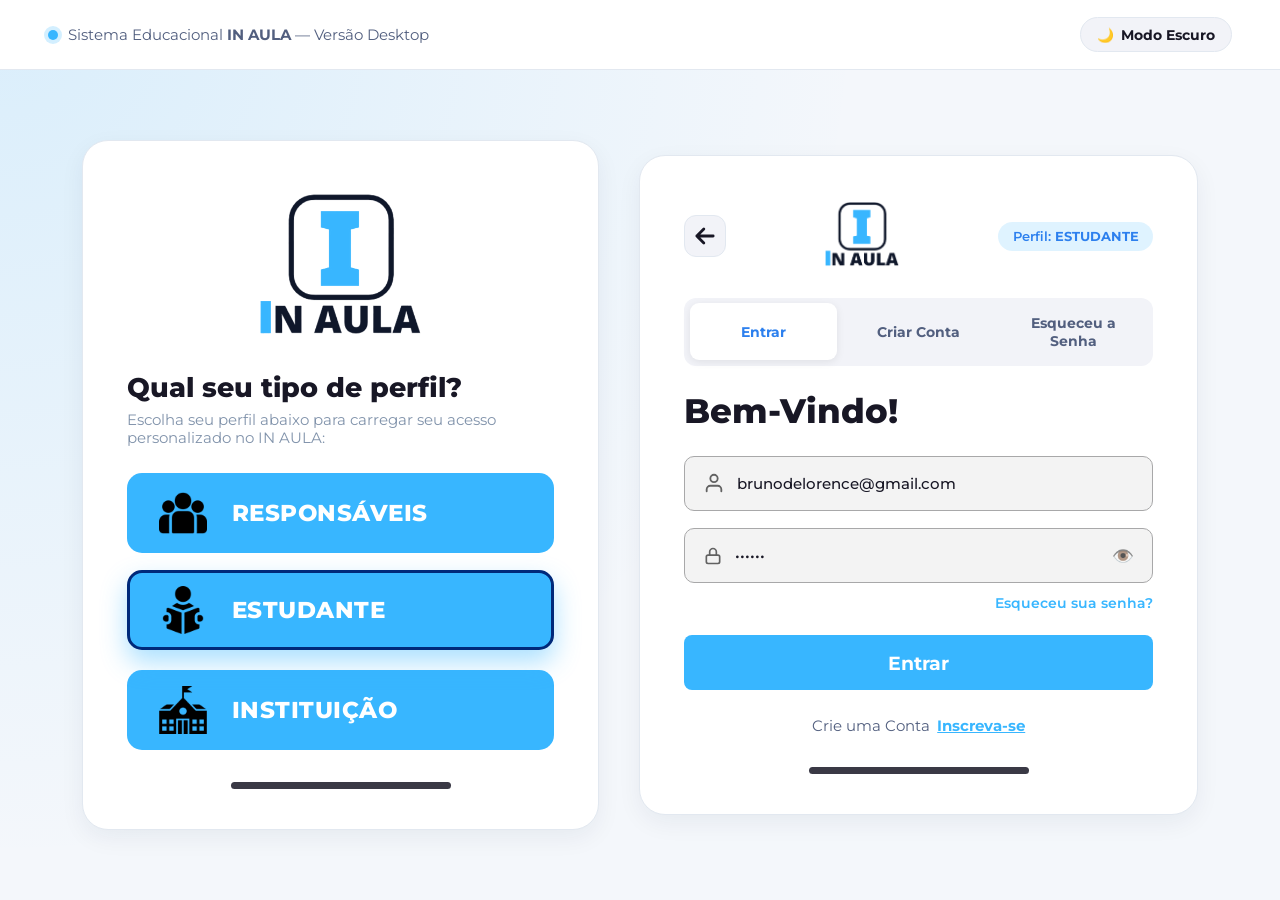
==== InAula/InAula.html @ 89379926 "In Aula" ====
<!DOCTYPE html>
<html lang="pt-BR" data-tema="claro">
<head>
  <meta charset="UTF-8" />
  <meta name="viewport" content="width=device-width, initial-scale=1.0" />
  <meta name="description" content="IN AULA — Sistema Educacional Desktop para Estudantes, Professores e Instituições." />
  <title>IN AULA | Login &amp; Plataforma Educacional Desktop</title>
  <link rel="preconnect" href="https://fonts.googleapis.com" />
  <link rel="preconnect" href="https://fonts.gstatic.com" crossorigin />
  <link href="https://fonts.googleapis.com/css2?family=Inter:wght@400;500;600;700&family=Montserrat:wght@300;400;500;600;700;800;900&family=Nunito:wght@600;700;800&family=Poppins:wght@400;500;600;700&display=swap" rel="stylesheet" />
  <link rel="stylesheet" href="css/style.css" />
</head>
<body>
  <!-- ==========================================================================
       TELA INICIAL DE ACESSO (LOGIN, CRIAR CONTA E RECUPERAR SENHA)
       Explicação: É a primeira tela que aparece. Ao lado esquerdo a pessoa
       escolhe quem ela é (Responsável, Estudante ou Instituição/Professora)
       e ao lado direito digita o e-mail e a senha para entrar.
       ========================================================================== -->
  <div class="sobreposicao-tela-cheia-acesso" id="sobreposicaoTelaCheiaAcesso">
    <div class="barra-topo-acesso">
      <div class="barra-topo-login__marca">
        <span class="ponto-situacao"></span>
        <span>Sistema Educacional
 <strong>IN AULA</strong> — Versão Desktop</span>
      </div>
      <div class="barra-topo-login__acoes"><button type="button" class="botao-alternar-tema" id="alternarTemaAcesso"> <span class="elemento-icone-tema">🌙</span> <span class="elemento-rotulo-tema">Modo Escuro</span></button></div>
    </div>
    <div class="vitrine-computador-acesso">
      <!-- LADO ESQUERDO DO ACESSO: Botões azuis para escolher o tipo de perfil -->
      <section class="painel-esquerdo-acesso" aria-label="Seleção de tipo de perfil">
        <div class="caixa-logo-acesso">
          <img src="assets/logo-inaula.png" alt="Logo IN AULA" class="imagem-logo-acesso" />
        </div>
        <h1 class="titulo-perfil-acesso">Qual seu tipo de perfil?</h1>
        <p class="subtitulo-perfil-acesso">Escolha seu perfil abaixo para carregar seu acesso personalizado no IN AULA:</p>
        <div class="botoes-perfil-sistema">
          <button type="button" class="botao-perfil-sistema" data-selecionar-perfil="responsaveis"><div class="botao-perfil-figma__envoltorio-icone"> <img src="assets/icon-group.png" alt="Responsáveis" /> </div>
 <span>RESPONSÁVEIS</span></button>
          <button type="button" class="botao-perfil-sistema ativo" data-selecionar-perfil="estudante"><div class="botao-perfil-figma__envoltorio-icone"> <img src="assets/icon-reading-book.png" alt="Estudante" /> </div>
 <span>ESTUDANTE</span></button>
          <button type="button" class="botao-perfil-sistema" data-selecionar-perfil="instituicao"><div class="botao-perfil-figma__envoltorio-icone"> <img src="assets/icon-school.png" alt="Instituição / Professor" /> </div>
 <span>INSTITUIÇÃO</span></button>
        </div>
        <div class="decoracao-barra-inferior-acesso"></div>
      </section>
      <!-- LADO DIREITO DO ACESSO: Formulários para Entrar, Criar Conta ou Recuperar Senha -->
      <section class="painel-direito-acesso" aria-label="Formulário de autenticação">
        <div class="topo-cartao-acesso">
          <button type="button" class="seta-voltar-acesso" id="botaoSetaVoltarAutenticacao" title="Voltar para Acesso">
            <svg width="28" height="28" viewBox="0 0 24 24" fill="none"><path d="M19 12H5M5 12L11 18M5 12L11 6" stroke="currentColor" stroke-width="2.4" stroke-linecap="round" stroke-linejoin="round" /></svg>
          </button>
          <div class="logo-cartao-acesso">
            <img src="assets/logo-inaula.png" alt="IN AULA" />
          </div>
          <span class="pilula-perfil-acesso" id="seloPerfilSelecionado">Perfil:
 <strong>ESTUDANTE</strong></span>
        </div>
        <div class="abas-autenticacao" role="tablist">
          <button type="button" class="aba-autenticacao ativo" data-aba-autenticacao="entrar">Entrar</button>
          <button type="button" class="aba-autenticacao" data-aba-autenticacao="cadastro">Criar Conta</button>
          <button type="button" class="aba-autenticacao" data-aba-autenticacao="recuperar">Esqueceu a Senha</button>
        </div>
        <!-- FORMULÁRIO 1: Entrar com usuário e senha -->
        <form class="formulario-autenticacao-sistema" id="formularioAcesso">
          <h2 class="titulo-autenticacao-sistema">Bem-Vindo!</h2>
          <div class="campo-sistema">
            <span class="campo-figma__icone" aria-hidden="true">
              <svg width="22" height="22" viewBox="0 0 24 24" fill="none">
                <path d="M20 21V19C20 16.7909 18.2091 15 16 15H8C5.79086 15 4 16.7909 4 19V21" stroke="#626262" stroke-width="2" stroke-linecap="round" />
                <circle cx="12" cy="7" r="4" stroke="#626262" stroke-width="2" />
              </svg>
            </span>
            <input type="text" id="usuarioAcesso" placeholder="Nome de Usuario ou Email" value="brunodelorence@gmail.com" required />
          </div>
          <div class="campo-sistema">
            <span class="campo-figma__icone" aria-hidden="true">
              <svg width="20" height="20" viewBox="0 0 24 24" fill="none">
                <rect x="4" y="11" width="16" height="10" rx="2" stroke="#626262" stroke-width="2" />
                <path d="M8 11V7C8 4.79086 9.79086 3 12 3C14.2091 3 16 4.79086 16 7V11" stroke="#626262" stroke-width="2" />
              </svg>
            </span>
            <input type="password" id="senhaAcesso" placeholder="Senha" value="123456" required />
            <button type="button" class="campo-figma__olho" data-alternar-senha="senhaAcesso" aria-label="Mostrar ou ocultar senha">👁️</button>
          </div>
          <div class="linha-esqueceu-sistema"><button type="button" class="atalho-esqueceu-sistema" data-trocar-autenticacao="recuperar">Esqueceu sua senha?</button></div>
          <button type="submit" class="botao-enviar-sistema">Entrar</button>
          <p class="retorno-formulario" id="mensagemRetornoAcesso"></p>
          <div class="troca-inferior-sistema"><span>Crie uma Conta</span> <button type="button" class="atalho-troca-sistema" data-trocar-autenticacao="cadastro">Inscreva-se</button></div>
          <div class="decoracao-barra-inferior-acesso"></div>
        </form>
        <!-- FORMULÁRIO 2: Criar uma nova conta (aparece ao clicar na aba Criar Conta) -->
        <form class="formulario-autenticacao-sistema" id="formularioCadastro" hidden>
          <h2 class="titulo-autenticacao-sistema">Crie uma conta!</h2>
          <div class="campo-sistema">
            <span class="campo-figma__icone" aria-hidden="true">
              <svg width="22" height="22" viewBox="0 0 24 24" fill="none">
                <path d="M20 21V19C20 16.7909 18.2091 15 16 15H8C5.79086 15 4 16.7909 4 19V21" stroke="#626262" stroke-width="2" stroke-linecap="round" />
                <circle cx="12" cy="7" r="4" stroke="#626262" stroke-width="2" />
              </svg>
            </span>
            <input type="text" id="nomeUsuarioCadastro" placeholder="Nome de usuário" value="brunodelorence" required />
          </div>
          <div class="campo-sistema">
            <span class="campo-figma__icone" aria-hidden="true">
              <svg width="20" height="20" viewBox="0 0 24 24" fill="none"><rect x="3" y="5" width="18" height="14" rx="2" stroke="#626262" stroke-width="2" /> <path d="M3 7L12 13L21 7" stroke="#626262" stroke-width="2" /></svg>
            </span>
            <input type="email" id="emailCadastro" placeholder="E-mail" value="brunodelorence@gmail.com" required />
          </div>
          <div class="campo-sistema">
            <span class="campo-figma__icone" aria-hidden="true">
              <svg width="20" height="20" viewBox="0 0 24 24" fill="none">
                <rect x="4" y="11" width="16" height="10" rx="2" stroke="#626262" stroke-width="2" />
                <path d="M8 11V7C8 4.79086 9.79086 3 12 3C14.2091 3 16 4.79086 16 7V11" stroke="#626262" stroke-width="2" />
              </svg>
            </span>
            <input type="password" id="senhaCadastro" placeholder="Senha" value="1234567" required />
            <button type="button" class="campo-figma__olho" data-alternar-senha="senhaCadastro" aria-label="Mostrar ou ocultar senha">👁️</button>
          </div>
          <div class="campo-sistema">
            <span class="campo-figma__icone" aria-hidden="true">
              <svg width="20" height="20" viewBox="0 0 24 24" fill="none">
                <rect x="4" y="11" width="16" height="10" rx="2" stroke="#626262" stroke-width="2" />
                <path d="M8 11V7C8 4.79086 9.79086 3 12 3C14.2091 3 16 4.79086 16 7V11" stroke="#626262" stroke-width="2" />
              </svg>
            </span>
            <input type="password" id="confirmacaoSenhaCadastro" placeholder="Confirme a senha" value="1234567" required />
            <button type="button" class="campo-figma__olho" data-alternar-senha="confirmacaoSenhaCadastro" aria-label="Mostrar ou ocultar senha">👁️</button>
          </div>
          <p class="nota-termos-sistema">Ao clicar no botão de
 <strong>Criar Conta</strong>, você automaticamente concorda com nossa politica e termos de uso.</p>
          <button type="submit" class="botao-enviar-sistema">Criar Conta</button>
          <p class="retorno-formulario" id="mensagemRetornoCadastro"></p>
          <div class="troca-inferior-sistema"><span>Já tenho um conta</span> <button type="button" class="atalho-troca-sistema" data-trocar-autenticacao="entrar">Entrar</button></div>
          <div class="decoracao-barra-inferior-acesso"></div>
        </form>
        <!-- FORMULÁRIO 3: Recuperar senha por e-mail (aparece ao clicar em Esqueceu a Senha) -->
        <form class="formulario-autenticacao-sistema" id="formularioRecuperacao" hidden>
          <h2 class="titulo-autenticacao-sistema">Esqueceu sua<br />Senha?</h2>
          <div class="campo-sistema">
            <span class="campo-figma__icone" aria-hidden="true">
              <svg width="20" height="20" viewBox="0 0 24 24" fill="none"><rect x="3" y="5" width="18" height="14" rx="2" stroke="#626262" stroke-width="2" /> <path d="M3 7L12 13L21 7" stroke="#626262" stroke-width="2" /></svg>
            </span>
            <input type="email" id="campoEmailRecuperacao" placeholder="Digite seu endereço de e-mail" required />
          </div>
          <p class="nota-termos-sistema">
<span class="texto-perigo">*</span> Enviaremos uma mensagem para você redefinir sua senha.</p>
          <button type="submit" class="botao-enviar-sistema">Enviar</button>
          <p class="retorno-formulario" id="mensagemRetornoRecuperacao"></p>
          <div class="troca-inferior-sistema"><span>Lembrou a senha?</span> <button type="button" class="atalho-troca-sistema" data-trocar-autenticacao="entrar">Entrar</button></div>
          <div class="decoracao-barra-inferior-acesso"></div>
        </form>
      </section>
    </div>
  </div>
  <!-- ==========================================================================
       PAINEL PRINCIPAL DO SISTEMA (APARECE DEPOIS QUE A PESSOA ENTRA)
       Explicação: Divide a tela em duas partes: o Menu Lateral à esquerda
       e a Área Principal à direita onde cada página do sistema é exibida.
       ========================================================================== -->
  <div class="aplicacao-computador" id="aplicacaoPrincipalComputador" hidden>
    <!-- MENU LATERAL ESQUERDO: Mostra a logo, o setor logado e os botões de navegação -->
    <aside class="barra-lateral" id="barraLateral">
      <div class="barra-lateral__marca" id="botaoAbrirBoasVindas" title="Voltar para a Tela de Acesso">
        <img src="assets/logo-inaula.png" alt="Logo IN AULA" class="barra-lateral__imagem-logo" />
      </div>
      <div class="barra-lateral__seletor-setor">
        <span class="barra-lateral__rotulo-secao">SETOR AUTENTICADO</span>
        <div class="pilulas-setor">
          <div class="pilula-setor ativo" id="seloSetorEstudanteAtivo" style="grid-column: 1 / -1; cursor: default;">
            <img src="assets/icon-reading-book.png" alt="" />
            <span id="rotuloSetorEstudanteAtivo">Setor: Estudante</span>
          </div>
          <div class="pilula-setor ativo" id="seloSetorProfessoraAtivo" hidden style="grid-column: 1 / -1; cursor: default;"><img src="assets/icon-school.png" alt="" /> <span>Setor: Instituição (Docente)</span></div>
        </div>
      </div>
      <!-- Botões do Menu quando quem entrou foi um ESTUDANTE ou RESPONSÁVEL -->
      <nav class="barra-lateral__navegacao" id="navegacaoEstudante" aria-label="Menu do Estudante">
        <span class="barra-lateral__rotulo-secao">MENU DO ESTUDANTE</span>
        <button type="button" class="item-navegacao ativo" data-tela="estudante-inicio">
<span class="item-navegacao__icone">🏠</span>
 <span>Início (Painel)</span></button>
        <button type="button" class="item-navegacao" data-tela="estudante-atividades">
<span class="item-navegacao__icone">⭐</span>
 <span>Atividades &amp; Níveis</span></button>
        <button type="button" class="item-navegacao" data-tela="estudante-loja">
<span class="item-navegacao__icone">🏪</span>
 <span>Loja de Pontos</span></button>
        <button type="button" class="item-navegacao" data-tela="estudante-classificacao">
<span class="item-navegacao__icone">📊</span>
 <span>Classificação da Turma</span></button>
        <button type="button" class="item-navegacao" data-tela="estudante-conversa">
<span class="item-navegacao__icone">💬</span>
 <span>Conversa com Professora</span></button>
        <button type="button" class="item-navegacao" data-tela="estudante-perfil">
<span class="item-navegacao__icone">👤</span>
 <span>Meu Perfil</span></button>
      </nav>
      <!-- Botões do Menu quando quem entrou foi a PROFESSORA (Setor Instituição) -->
      <nav class="barra-lateral__navegacao" id="navegacaoProfessora" aria-label="Menu do Professor" hidden>
        <span class="barra-lateral__rotulo-secao">MENU DO PROFESSOR</span>
        <button type="button" class="item-navegacao ativo" data-tela="professora-inicio">
<span class="item-navegacao__icone">🏫</span>
 <span>Início &amp; Turmas</span></button>
        <button type="button" class="item-navegacao" data-tela="professora-chamada">
<span class="item-navegacao__icone">📋</span>
 <span>Chamada Digital</span></button>
        <button type="button" class="item-navegacao" data-tela="professora-notas">
<span class="item-navegacao__icone">📝</span>
 <span>Notas &amp; Frequência</span></button>
        <button type="button" class="item-navegacao" data-tela="professora-conversa">
<span class="item-navegacao__icone">💬</span>
 <span>Central de Dúvidas</span>
 <span class="item-navegacao__selo" id="seloNaoLidasProfessora">4</span></button>
      </nav>
      <div class="barra-lateral__rodape"><button type="button" class="botao-entrada-portal" id="botaoSairBarraLateral">🔐 Trocar Conta / Tela de Acesso</button></div>
    </aside>
    <div class="area-trabalho-principal">
      <!-- BARRA DO TOPO: Mostra o título da página atual, pontos do aluno, botão de Modo Claro/Escuro e foto do usuário -->
      <header class="barra-topo">
        <div class="barra-topo__esquerda">
          <h1 class="barra-topo__titulo" id="tituloTelaAtual">Painel do Estudante</h1>
          <span class="barra-topo__subtitulo" id="subtituloTelaAtual">Ano Letivo • Turma 3°E • Ensino Médio</span>
        </div>
        <div class="barra-topo__direita">
          <div class="pilula-pontos" id="caixaPontosTopo" title="Seus pontos acumulados nas atividades">
            <img src="assets/icon-medal-pts.svg" alt="" class="pilula-pontos__icone" />
            <strong id="pontosGlobaisEstudante">2564</strong>
            <span>pts</span>
          </div>
          <button type="button" class="botao-alternar-tema" id="botaoAlternarTema" title="Alternar tema Claro e Escuro">
<span class="elemento-icone-tema" id="iconeTema">🌙</span>
 <span class="elemento-rotulo-tema" id="rotuloTema">Modo Escuro</span></button>
          <div class="bloco-usuario" id="blocoUsuarioTopo">
            <img src="assets/avatar-bruno.png" alt="Bruno Delorence" id="fotoBarraTopo" class="bloco-usuario__foto" />
            <div class="bloco-usuario__informacoes">
              <strong id="nomeBarraTopo">Bruno Delorence</strong>
              <span id="cargoBarraTopo">Estudante • 1º Lugar (3°E)</span>
            </div>
          </div>
        </div>
      </header>
      <main class="conteiner-telas">
        <!-- ======================================================================
           PÁGINA 1 DO ALUNO: INÍCIO (PAINEL PRINCIPAL)
           Mostra o cartão de boas-vindas do aluno Bruno, os 4 avisos coloridos
           de atividades, as matérias em andamento e a tabela de notas.
           ====================================================================== -->
        <section class="tela-visualizacao ativo" id="tela-estudante-inicio">
          <div class="destaque-principal-estudante" style="background-image: url('assets/banner-student.png');">
            <div class="destaque-principal-estudante__sobreposicao">
              <div class="destaque-principal-estudante__perfil">
                <img src="assets/avatar-bruno.png" alt="Bruno Delorence" class="destaque-principal-estudante__foto" />
                <div class="destaque-principal-estudante__detalhes">
                  <h2 id="nomeDestaqueEstudante">Bruno Delorence</h2>
                  <div class="destaque-principal-estudante__metadados">
                    <span class="item-metadado"><img src="assets/icon-top1.svg" alt="" /> 1º Lugar</span>
                    <span class="item-metadado"><img src="assets/icon-class-book.svg" alt="" /> 3°E</span>
                  </div>
                </div>
              </div>
              <div class="destaque-principal-estudante__direita">
                <div class="pilula-pontuacao-destaque">
                  <span>1.250 XP</span>
                  <img src="assets/icon-medal-pts.svg" alt="Medalha" />
                </div>
                <button type="button" class="botao-acao-destaque" data-ir-tela="estudante-atividades">Continuar Estudos →</button>
              </div>
            </div>
          </div>
          <div class="grade-indicadores-situacao">
            <div class="cartao-indicador-situacao" data-ir-tela="estudante-atividades">
              <div class="cartao-indicador-status__topo">
                <img src="assets/icon-pending.svg" alt="Atividades Pendentes" class="cartao-indicador-status__icone" />
                <span class="cartao-indicador-status__numero numero--azul" id="contadorIndicadorPendentes">4</span>
              </div>
              <div class="cartao-indicador-status__rotulo"><p>Atividades</p> <p>Pendentes!</p></div>
            </div>
            <div class="cartao-indicador-situacao" data-ir-tela="estudante-atividades">
              <div class="cartao-indicador-status__topo">
                <img src="assets/icon-deadline.svg" alt="Prazo Acabando" class="cartao-indicador-status__icone" />
                <span class="cartao-indicador-status__numero numero--vermelho">2</span>
              </div>
              <div class="cartao-indicador-status__rotulo"><p>Prazo</p> <p>Acabando!</p></div>
            </div>
            <div class="cartao-indicador-situacao" data-ir-tela="estudante-atividades">
              <div class="cartao-indicador-status__topo">
                <img src="assets/icon-waiting.svg" alt="Aguardando Correção" class="cartao-indicador-status__icone" />
                <span class="cartao-indicador-status__numero numero--amarelo" id="contadorIndicadorAguardando">7</span>
              </div>
              <div class="cartao-indicador-status__rotulo"><p>Aguardando</p> <p>Correção!</p></div>
            </div>
            <div class="cartao-indicador-situacao" data-ir-tela="estudante-atividades">
              <div class="cartao-indicador-status__topo">
                <img src="assets/icon-corrected.svg" alt="Atividades Corrigidas" class="cartao-indicador-status__icone" />
                <span class="cartao-indicador-status__numero numero--verde" id="contadorIndicadorCorrigidas">12</span>
              </div>
              <div class="cartao-indicador-status__rotulo"><p>Atividades</p> <p>Corrigidas!</p></div>
            </div>
          </div>
          <div class="colunas-computador-inicio">
            <div class="painel-computador">
              <div class="painel-computador__cabecalho">
                <div>
                  <h3>Seus Estudos em Andamento</h3>
                  <p class="texto-suave">20% de seu progresso concluído na semana!</p>
                </div>
                <button type="button" class="botao-atalho botao-atalho--negrito" data-ir-tela="estudante-atividades">Ver todas as matérias →</button>
              </div>
              <div class="trilha-mini-progresso">
                <div class="preenchimento-mini-progresso" style="width: 20%"></div>
              </div>
              <div class="grade-cartoes-materias grade-cartoes-materias--compacta">
                <article class="cartao-materia fundo-matematica" data-abrir-materia="Matemática">
                  <span class="cartao-materia__contador">03/30</span>
                  <h4 class="cartao-materia__titulo">Matemática</h4>
                  <button type="button" class="cartao-materia__botao">Continuar</button>
                  <img src="assets/card-wave-mask.svg" alt="" class="cartao-materia__onda" />
                  <div class="cartao-materia__blocos">
                    <div class="bloco bloco--frente"><img src="assets/icon-math-plus.svg" alt="" /></div>
                    <div class="bloco bloco--fundo"><img src="assets/icon-math-percent.svg" alt="" /></div>
                  </div>
                </article>
                <article class="cartao-materia fundo-portugues" data-abrir-materia="Português">
                  <span class="cartao-materia__contador">0/30</span>
                  <h4 class="cartao-materia__titulo">Português</h4>
                  <button type="button" class="cartao-materia__botao cartao-materia__botao--azul">Começar</button>
                  <img src="assets/card-wave-mask.svg" alt="" class="cartao-materia__onda" />
                  <div class="cartao-materia__blocos">
                    <div class="bloco bloco--frente"><img src="assets/icon-port-a.svg" alt="" /></div>
                    <div class="bloco bloco--fundo"><img src="assets/icon-port-j.svg" alt="" /></div>
                  </div>
                </article>
                <article class="cartao-materia fundo-biologia" data-abrir-materia="Biologia">
                  <span class="cartao-materia__contador">07/30</span>
                  <h4 class="cartao-materia__titulo">Biologia</h4>
                  <button type="button" class="cartao-materia__botao">Continuar</button>
                  <img src="assets/card-wave-mask.svg" alt="" class="cartao-materia__onda" />
                  <div class="cartao-materia__blocos">
                    <div class="bloco bloco--frente"><img src="assets/icon-bio-lungs.svg" alt="" /></div>
                    <div class="bloco bloco--fundo"><img src="assets/icon-bio-heart.svg" alt="" /></div>
                  </div>
                </article>
                <article class="cartao-materia fundo-quimica" data-abrir-materia="Química">
                  <span class="cartao-materia__contador">16/30</span>
                  <h4 class="cartao-materia__titulo">Química</h4>
                  <button type="button" class="cartao-materia__botao">Continuar</button>
                  <img src="assets/card-wave-mask.svg" alt="" class="cartao-materia__onda" />
                  <div class="cartao-materia__blocos">
                    <div class="bloco bloco--frente"><img src="assets/icon-chem-drop.svg" alt="" /></div>
                    <div class="bloco bloco--fundo"><img src="assets/icon-chem-hazard.svg" alt="" /></div>
                  </div>
                </article>
              </div>
            </div>
            <div class="painel-computador">
              <div class="painel-computador__cabecalho">
                <div>
                  <h3>Minhas Notas &amp; Frequência</h3>
                  <p class="texto-suave">Acompanhamento oficial da Turma 3°E</p>
                </div>
                <button type="button" class="botao-atalho botao-atalho--negrito" data-ir-tela="estudante-conversa">Tirar Dúvida 💬</button>
              </div>
              <div class="envoltorio-tabela-notas">
                <table class="tabela-sistema">
                  <thead>
                    <tr>
<th>Matéria</th>
 <th>Frequência</th>
 <th>Notas</th></tr>
                  </thead>
                  <tbody>
                    <tr>
<td><span class="barra-linha"></span>Mat</td>
 <td>90%</td>
 <td>
<strong>8,1</strong></td></tr>
                    <tr>
<td><span class="barra-linha"></span>Port</td>
 <td>85%</td>
 <td>
<strong>8,4</strong></td></tr>
                    <tr>
<td><span class="barra-linha"></span>Geo</td>
 <td>93%</td>
 <td>
<strong>7,2</strong></td></tr>
                    <tr>
<td><span class="barra-linha"></span>Bio</td>
 <td>89%</td>
 <td>
<strong>6,1</strong></td></tr>
                    <tr>
<td><span class="barra-linha"></span>Fis</td>
 <td>98%</td>
 <td>
<strong>9,0</strong></td></tr>
                    <tr>
<td><span class="barra-linha"></span>Quím</td>
 <td>99,9%</td>
 <td>
<strong>9,6</strong></td></tr>
                  </tbody>
                </table>
              </div>
            </div>
          </div>
        </section>
        <!-- ======================================================================
           PÁGINA 2 DO ALUNO: ATIVIDADES, TRILHAS E DESAFIOS (EM 4 PASSOS)
           Passo 1 (etapaCatalogoMaterias): Lista todas as 12 matérias.
           Passo 2 (etapaTrilhaMateria): Mostra os módulos da matéria escolhida.
           Passo 3 (etapaNiveisModulo): Mostra os 12 níveis do módulo.
           Passo 4 (etapaDesafioNivel): Mostra a pergunta/exercício para responder.
           ====================================================================== -->
        <section class="tela-visualizacao" id="tela-estudante-atividades" hidden>
          <!-- PASSO 1 DAS ATIVIDADES: Grade com todas as 12 disciplinas disponíveis -->
          <div id="etapaCatalogoMaterias">
            <div class="barra-cabecalho-atividades">
              <div class="caixa-busca-sistema">
                <span class="caixa-busca-figma__icone">🔍</span>
                <input type="search" id="campoBuscaAtividade" placeholder="Buscar atividade ou matéria..." />
              </div>
              <div class="resumo-progresso-estudos">
                <div>
                  <strong>Seus estudos:</strong>
                  <span id="rotuloProgressoEstudos">20% de seu progresso!</span>
                  <div class="trilha-mini-progresso">
                    <div class="preenchimento-mini-progresso" id="barraProgressoEstudos" style="width: 20%"></div>
                  </div>
                </div>
                <div class="circulo-trofeu"><img src="assets/icon-cup.svg" alt="Troféu" /></div>
              </div>
            </div>
            <div class="painel-computador">
              <div class="painel-computador__cabecalho">
                <div>
                  <h3 class="titulo-secao-painel" style="margin-bottom:0.2rem">Disciplinas Disponíveis</h3>
                  <p class="texto-suave">Selecione uma matéria abaixo para abrir suas atividades exclusivas</p>
                </div>
              </div>
              <div class="grade-cartoes-materias grade-cartoes-materias--completa" id="gradeMaterias">
                <article class="cartao-materia fundo-matematica" data-materia="Matemática">
                  <span class="cartao-materia__contador">03/30</span>
                  <h4 class="cartao-materia__titulo">Matemática</h4>
                  <button type="button" class="cartao-materia__botao">Continuar</button>
                  <img src="assets/card-wave-mask.svg" alt="" class="cartao-materia__onda" />
                  <div class="cartao-materia__blocos">
                    <div class="bloco bloco--frente"><img src="assets/icon-math-plus.svg" alt="" /></div>
                    <div class="bloco bloco--fundo"><img src="assets/icon-math-percent.svg" alt="" /></div>
                  </div>
                </article>
                <article class="cartao-materia fundo-portugues" data-materia="Português">
                  <span class="cartao-materia__contador">0/30</span>
                  <h4 class="cartao-materia__titulo">Português</h4>
                  <button type="button" class="cartao-materia__botao cartao-materia__botao--azul">Começar</button>
                  <img src="assets/card-wave-mask.svg" alt="" class="cartao-materia__onda" />
                  <div class="cartao-materia__blocos">
                    <div class="bloco bloco--frente"><img src="assets/icon-port-a.svg" alt="" /></div>
                    <div class="bloco bloco--fundo"><img src="assets/icon-port-j.svg" alt="" /></div>
                  </div>
                </article>
                <article class="cartao-materia fundo-biologia" data-materia="Biologia">
                  <span class="cartao-materia__contador">07/30</span>
                  <h4 class="cartao-materia__titulo">Biologia</h4>
                  <button type="button" class="cartao-materia__botao">Continuar</button>
                  <img src="assets/card-wave-mask.svg" alt="" class="cartao-materia__onda" />
                  <div class="cartao-materia__blocos">
                    <div class="bloco bloco--frente"><img src="assets/icon-bio-lungs.svg" alt="" /></div>
                    <div class="bloco bloco--fundo"><img src="assets/icon-bio-heart.svg" alt="" /></div>
                  </div>
                </article>
                <article class="cartao-materia fundo-quimica" data-materia="Química">
                  <span class="cartao-materia__contador">16/30</span>
                  <h4 class="cartao-materia__titulo">Química</h4>
                  <button type="button" class="cartao-materia__botao">Continuar</button>
                  <img src="assets/card-wave-mask.svg" alt="" class="cartao-materia__onda" />
                  <div class="cartao-materia__blocos">
                    <div class="bloco bloco--frente"><img src="assets/icon-chem-drop.svg" alt="" /></div>
                    <div class="bloco bloco--fundo"><img src="assets/icon-chem-hazard.svg" alt="" /></div>
                  </div>
                </article>
                <article class="cartao-materia fundo-fisica" data-materia="Física">
                  <span class="cartao-materia__contador">18/30</span>
                  <h4 class="cartao-materia__titulo">Física</h4>
                  <button type="button" class="cartao-materia__botao">Continuar</button>
                  <img src="assets/card-wave-mask.svg" alt="" class="cartao-materia__onda" />
                  <div class="cartao-materia__blocos">
                    <div class="bloco bloco--frente"><img src="assets/icon-phys-atom.svg" alt="" /></div>
                    <div class="bloco bloco--fundo"><img src="assets/icon-phys-energy.svg" alt="" /></div>
                  </div>
                </article>
                <article class="cartao-materia fundo-matematica" data-materia="Inglês">
                  <span class="cartao-materia__contador">22/30</span>
                  <h4 class="cartao-materia__titulo">Inglês</h4>
                  <button type="button" class="cartao-materia__botao">Continuar</button>
                  <img src="assets/card-wave-mask.svg" alt="" class="cartao-materia__onda" />
                  <div class="cartao-materia__blocos">
                    <div class="bloco bloco--frente">
<span class="letra-bloco">EN</span></div>
                    <div class="bloco bloco--fundo"><img src="assets/icon-eng-lang.svg" alt="" /></div>
                  </div>
                </article>
                <article class="cartao-materia fundo-portugues" data-materia="História">
                  <span class="cartao-materia__contador">09/30</span>
                  <h4 class="cartao-materia__titulo">História</h4>
                  <button type="button" class="cartao-materia__botao">Continuar</button>
                  <img src="assets/card-wave-mask.svg" alt="" class="cartao-materia__onda" />
                  <div class="cartao-materia__blocos">
                    <div class="bloco bloco--frente"><img src="assets/icon-hist-temple.svg" alt="" /></div>
                    <div class="bloco bloco--fundo"><span class="letra-bloco">🏛️</span></div>
                  </div>
                </article>
                <article class="cartao-materia fundo-biologia" data-materia="Geografia">
                  <span class="cartao-materia__contador">14/30</span>
                  <h4 class="cartao-materia__titulo">Geografia</h4>
                  <button type="button" class="cartao-materia__botao">Continuar</button>
                  <img src="assets/card-wave-mask.svg" alt="" class="cartao-materia__onda" />
                  <div class="cartao-materia__blocos">
                    <div class="bloco bloco--frente"><span class="letra-bloco">🌍</span></div>
                    <div class="bloco bloco--fundo"><span class="letra-bloco">🧭</span></div>
                  </div>
                </article>
                <article class="cartao-materia fundo-quimica" data-materia="Artes">
                  <span class="cartao-materia__contador">11/30</span>
                  <h4 class="cartao-materia__titulo">Artes</h4>
                  <button type="button" class="cartao-materia__botao">Continuar</button>
                  <img src="assets/card-wave-mask.svg" alt="" class="cartao-materia__onda" />
                  <div class="cartao-materia__blocos">
                    <div class="bloco bloco--frente"><span class="letra-bloco">🎨</span></div>
                    <div class="bloco bloco--fundo"><span class="letra-bloco">🎭</span></div>
                  </div>
                </article>
                <article class="cartao-materia fundo-fisica" data-materia="Filosofia">
                  <span class="cartao-materia__contador">15/30</span>
                  <h4 class="cartao-materia__titulo">Filosofia</h4>
                  <button type="button" class="cartao-materia__botao">Continuar</button>
                  <img src="assets/card-wave-mask.svg" alt="" class="cartao-materia__onda" />
                  <div class="cartao-materia__blocos">
                    <div class="bloco bloco--frente"><span class="letra-bloco">🦉</span></div>
                    <div class="bloco bloco--fundo"><span class="letra-bloco">💡</span></div>
                  </div>
                </article>
                <article class="cartao-materia fundo-matematica" data-materia="Sociologia">
                  <span class="cartao-materia__contador">12/30</span>
                  <h4 class="cartao-materia__titulo">Sociologia</h4>
                  <button type="button" class="cartao-materia__botao">Continuar</button>
                  <img src="assets/card-wave-mask.svg" alt="" class="cartao-materia__onda" />
                  <div class="cartao-materia__blocos">
                    <div class="bloco bloco--frente"><span class="letra-bloco">👥</span></div>
                    <div class="bloco bloco--fundo"><span class="letra-bloco">🌐</span></div>
                  </div>
                </article>
                <article class="cartao-materia fundo-portugues" data-materia="Educação Física">
                  <span class="cartao-materia__contador">20/30</span>
                  <h4 class="cartao-materia__titulo">Educação Física</h4>
                  <button type="button" class="cartao-materia__botao">Continuar</button>
                  <img src="assets/card-wave-mask.svg" alt="" class="cartao-materia__onda" />
                  <div class="cartao-materia__blocos">
                    <div class="bloco bloco--frente"><span class="letra-bloco">⚽</span></div>
                    <div class="bloco bloco--fundo"><span class="letra-bloco">🏅</span></div>
                  </div>
                </article>
              </div>
            </div>
          </div>
          <!-- PASSO 2 DAS ATIVIDADES: Trilha de módulos da matéria que o aluno clicou -->
          <div id="etapaTrilhaMateria" hidden>
            <div class="barra-topo-detalhe-materia">
              <button type="button" class="botao-voltar-materias" id="botaoVoltarMaterias">← Voltar para Disciplinas</button>
              <span class="selo-detalhe-materia" id="seloContadorDetalheMateria">Matéria: Matemática • 03/30</span>
            </div>
            <div class="painel-computador painel-etapa-trilha">
              <div class="cabecalho-destaque-materia fundo-matematica" id="cartaoDestaqueMateriaAtiva">
                <div>
                  <span class="cabecalho-destaque-materia__etiqueta" id="pilulaProgressoMateriaAtiva">03/30</span>
                  <h3 id="tituloMateriaSelecionada">Matemática</h3>
                  <p id="subtituloMateriaSelecionada">Clique em um módulo da trilha abaixo para abrir os níveis desta matéria</p>
                </div>
                <div class="cartao-materia__blocos" id="blocosIconesMateriaAtiva">
                  <div class="bloco bloco--frente"><img src="assets/icon-math-plus.svg" alt="" /></div>
                  <div class="bloco bloco--fundo"><img src="assets/icon-math-percent.svg" alt="" /></div>
                </div>
              </div>
              <div class="lista-trilha-aprendizagem lista-trilha-aprendizagem--clicavel" id="listaTrilhaAprendizagem"></div>
              <div class="barra-duvida-trilha">
                <div>
                  <strong>Tire suas dúvidas:</strong>
                  <span>Fale com o professor</span>
                </div>
                <button type="button" class="botao-enviar-conversa" data-ir-tela="estudante-conversa"><img src="assets/icon-chat-badge.svg" alt="Chat" />
 <span>Abrir Conversa com Professor</span></button>
              </div>
            </div>
          </div>
          <!-- PASSO 3 DAS ATIVIDADES: Grade com os 12 níveis de dificuldade do módulo -->
          <div id="etapaNiveisModulo" hidden>
            <div class="barra-topo-detalhe-materia">
              <button type="button" class="botao-voltar-materias" id="botaoVoltarTrilha">← Voltar para a Trilha da Matéria</button>
              <span class="selo-detalhe-materia" id="seloModuloAtivo">Matemática • Módulo: Operações</span>
            </div>
            <div class="painel-computador painel-etapa-niveis">
              <div class="selo-cabecalho-nivel" id="cabecalhoEtapaNivel">NÍVEL 1</div>
              <p class="texto-suave" style="text-align:center; margin-bottom:1.25rem">Selecione um nível abaixo para abrir o exercício correspondente:</p>
              <div class="grade-niveis grade-niveis--grande" id="gradeNiveisMateria"></div>
            </div>
          </div>
          <!-- PASSO 4 DAS ATIVIDADES: Tela da questão (desafio) e cartão de parabéns ao concluir -->
          <div id="etapaDesafioNivel" hidden>
            <div class="barra-topo-detalhe-materia">
              <button type="button" class="botao-voltar-materias" id="botaoVoltarNiveis">← Voltar para os Níveis (NÍVEL 1)</button>
              <span class="selo-detalhe-materia" id="seloProgressoDesafioAtivo">Matemática • Questão 1 de 2</span>
            </div>
            <div class="painel-computador caixa-desafio-sistema caixa-desafio-sistema--centralizada" id="cartaoDesafioAtivo">
              <div class="caixa-desafio-figma__destaque" id="tituloDestaqueDesafio">Soma</div>
              <div class="diagrama-angulo" id="caixaDiagramaAngulo" aria-label="Ilustração de ângulo"></div>
              <h4 class="caixa-desafio-figma__pergunta" id="textoPerguntaDesafio">Some o ângulo por eles mesmo:</h4>
              <div class="grade-opcoes-desafio" id="gradeOpcoesDesafio"></div>
              <p class="retorno-desafio" id="mensagemRetornoDesafio" role="status"></p>
              <div class="secao-comentario-duvida">
                <h5>Dúvida ou comentários</h5>
                <form id="formularioDuvidaAtividade" class="formulario-comentario-duvida">
                  <textarea id="campoDuvidaAtividade" rows="2" placeholder="Mensagem para a Professora Tati sobre esta atividade..."></textarea>
                  <div class="rodape-comentario-duvida">
                    <div>
                      <strong>Tire suas dúvidas:</strong>
                      <span>Fale com o professor</span>
                    </div>
                    <button type="submit" class="botao-enviar-conversa" title="Enviar dúvida ao professor"><img src="assets/icon-chat-badge.svg" alt="Chat" />
 <span>Enviar ao Professor</span></button>
                  </div>
                </form>
              </div>
            </div>
            <div class="painel-computador cartao-desafio-concluido" id="cartaoDesafioConcluido" hidden>
              <div class="circulo-verificacao-concluido">✓</div>
              <span class="pilula-pontos-concluido">+10 Pts conquistados!</span>
              <h3>Atividade Concluída</h3>
              <p class="texto-suave">Parabéns! Você finalizou todas as questões deste nível com sucesso.</p>
              <div class="acoes-concluido">
                <button type="button" class="botao-primario-sistema botao-primario-sistema--pequeno" id="botaoRevisarDesafio">Revisar</button>
                <button type="button" class="botao-voltar-materias" id="botaoConcluirVoltarNiveis">Voltar para Níveis</button>
              </div>
              <img src="assets/logo-inaula.png" alt="IN AULA" class="logo-concluido" />
            </div>
          </div>
        </section>
        <!-- ======================================================================
           PÁGINA 3 DO ALUNO: LOJA DE PONTOS
           Aqui o estudante usa os pontos que ganhou nas atividades para
           resgatar prêmios e materiais escolares.
           ====================================================================== -->
        <section class="tela-visualizacao" id="tela-estudante-loja" hidden>
          <div class="cabecalho-topo-loja">
            <div class="cabecalho-topo-loja__esquerda">
              <img src="assets/logo-inaula.png" alt="IN AULA" class="logo-loja" />
              <div>
                <h3>Loja de Recompensas IN AULA</h3>
                <p class="texto-suave">Troque os pontos conquistados nas aulas e atividades por prêmios!</p>
              </div>
            </div>
            <div class="barra-filtros-loja">
              <div class="caixa-busca-sistema">
                <span class="caixa-busca-figma__icone">🔍</span>
                <input type="search" id="campoBuscaLoja" placeholder="Buscar produto..." />
              </div>
              <div class="pilulas-categoria-loja">
                <button type="button" class="pilula-categoria-loja ativo" data-categoria-loja="todos">Tudo</button>
                <button type="button" class="pilula-categoria-loja" data-categoria-loja="objeto">Objeto</button>
                <button type="button" class="pilula-categoria-loja" data-categoria-loja="eletronicos">Eletrônicos</button>
              </div>
            </div>
          </div>
          <p class="retorno-loja" id="mensagemRetornoLoja" role="status"></p>
          <div class="grade-produtos-loja" id="gradeProdutosLoja"></div>
        </section>
        <!-- ======================================================================
           PÁGINA 4 DO ALUNO: CLASSIFICAÇÃO DA TURMA (RANKING)
           À esquerda mostra o Pódio (1º, 2º e 3º lugar) e à direita a lista
           com a pontuação dos demais colegas da turma.
           ====================================================================== -->
        <section class="tela-visualizacao" id="tela-estudante-classificacao" hidden>
          <div class="barra-cabecalho-classificacao">
            <div class="pilulas-periodo-classificacao">
              <button type="button" class="pilula-periodo ativo" data-periodo="hoje">Hoje</button>
              <button type="button" class="pilula-periodo" data-periodo="semana">Esta semana</button>
              <button type="button" class="pilula-periodo" data-periodo="mes">Este mês</button>
            </div>
            <img src="assets/logo-inaula.png" alt="IN AULA" class="mini-logo-classificacao" />
          </div>
          <div class="grade-computador-classificacao">
            <div class="painel-computador painel-podio">
              <h3>🏆 Pódio de Engajamento</h3>
              <div class="palco-podio">
                <div class="coluna-podio coluna-podio--2">
                  <span class="pontos-podio">🟠 6,500</span>
                  <img src="assets/avatar-camelia.png" alt="Camila" class="foto-podio" />
                  <div class="pilar-podio pilar--2">
                    <span class="numero-posicao-podio">2</span>
                    <strong class="nome-podio">Camila</strong>
                  </div>
                </div>
                <div class="coluna-podio coluna-podio--1">
                  <span class="pontos-podio">🔵 7,120</span>
                  <div class="envoltorio-foto-podio">
                    <img src="assets/icon-crown.svg" alt="Coroa" class="coroa-podio" />
                    <img src="assets/avatar-bruno.png" alt="Bruno" class="foto-podio foto-podio--1" />
                  </div>
                  <div class="pilar-podio pilar--1">
                    <div class="caixa-superior-pilar">
                      <span class="numero-posicao-podio">1</span>
                    </div>
                    <div class="caixa-inferior-pilar"><strong class="nome-podio">Bruno</strong></div>
                  </div>
                </div>
                <div class="coluna-podio coluna-podio--3">
                  <span class="pontos-podio">🟠 4,800</span>
                  <img src="assets/avatar-wilson.png" alt="Wilson" class="foto-podio" />
                  <div class="pilar-podio pilar--3">
                    <span class="numero-posicao-podio">3</span>
                    <strong class="nome-podio">Wilson</strong>
                  </div>
                </div>
              </div>
            </div>
            <div class="painel-computador painel-classificacao">
              <h3>Classificação Geral dos Estudantes</h3>
              <div class="lista-classificacao" id="listaClassificacaoGeral"></div>
            </div>
          </div>
        </section>
        <!-- ======================================================================
           PÁGINA 5 DO ALUNO: CONVERSA COM A PROFESSORA TATI
           Mensagens da professora aparecem à esquerda e as do aluno à direita.
           ====================================================================== -->
        <section class="tela-visualizacao" id="tela-estudante-conversa" hidden>
          <div class="painel-computador painel-janela-conversa">
            <div class="janela-conversa__cabecalho">
              <div class="janela-conversa__contato">
                <img src="assets/avatar-tati-chat.png" alt="Professora Tati" class="janela-conversa__foto" />
                <div>
                  <strong>Professora Tati</strong>
                  <span>Matemática &amp; Operações • Disponível agora</span>
                </div>
              </div>
              <span class="selo-situacao-disponivel">● Plantão de Dúvidas Ativo</span>
            </div>
            <div class="area-mensagens-conversa" id="mensagensConversaEstudante"></div>
            <form class="barra-entrada-conversa" id="formularioConversaEstudante"><input type="text" id="campoConversaEstudante" placeholder="Mensagem..." required /> <button type="submit" class="circulo-enviar-conversa" title="Enviar mensagem">↑</button></form>
          </div>
        </section>
        <!-- ======================================================================
           PÁGINA 6 DO ALUNO: MEU PERFIL
           Mostra a foto grande do estudante e seus dados cadastrais (nome, usuário, senha e e-mail).
           ====================================================================== -->
        <section class="tela-visualizacao" id="tela-estudante-perfil" hidden>
          <div class="cartao-perfil-computador">
            <div class="cartao-perfil-computador__esquerda">
              <img src="assets/avatar-bruno.png" alt="Bruno Delorence" class="foto-grande-perfil" />
              <h3>Bruno Delorence</h3>
              <p class="texto-suave">Turma 3°E • 1º Lugar na Classificação</p>
              <img src="assets/logo-inaula.png" alt="IN AULA" class="mini-logo-perfil" />
              <button type="button" class="botao-sair-sistema" id="botaoSairPerfil">Sair</button>
            </div>
            <form class="cartao-perfil-computador__formulario" id="formularioPerfilEstudante">
              <h3>Meus Dados Cadastrais</h3>
              <div class="campo-perfil">
                <label>Nome</label>
                <div class="campo-perfil__envoltorio-entrada">
                  <input type="text" value="Bruno Delorence" readonly />
                  <span>🔒</span>
                </div>
              </div>
              <div class="campo-perfil">
                <label>Nome de Usuário</label>
                <div class="campo-perfil__envoltorio-entrada">
                  <input type="text" value="brunodelorence" />
                </div>
              </div>
              <div class="campo-perfil">
                <label>Senha</label>
                <div class="campo-perfil__envoltorio-entrada">
                  <input type="password" value="******" />
                </div>
              </div>
              <div class="campo-perfil">
                <label>E-mail</label>
                <div class="campo-perfil__envoltorio-entrada">
                  <input type="email" value="brunodelorence@gmail.com" />
                  <span>❕</span>
                </div>
              </div>
              <button type="submit" class="botao-primario-sistema">Salvar Alterações</button>
              <p class="retorno-formulario" id="retornoPerfilSalvo"></p>
            </form>
          </div>
        </section>
        <!-- ======================================================================
           PÁGINA 1 DA PROFESSORA: INÍCIO E TURMAS (SÓ ABRE PELO SETOR INSTITUIÇÃO)
           Mostra a saudação da Profª. Tatiane Soma, alertas de faltas/reforço
           e os cartões coloridos das 6 turmas ativas.
           ====================================================================== -->
        <section class="tela-visualizacao" id="tela-professora-inicio" hidden>
          <div class="destaque-principal-professora">
            <div class="destaque-principal-professora__esquerda">
              <img src="assets/avatar-tatiane.png" alt="Tatiane Soma" class="destaque-principal-professora__foto" />
              <div>
                <span class="boas-vindas-professora">Bem vindo,</span>
                <h2>Tatiane Soma</h2>
                <div class="linha-agenda-professora">
                  <span>
<strong>Agenda:</strong> Vazia</span>
                  <span class="data-professora">📅 16, maio de 2025</span>
                </div>
              </div>
            </div>
            <div class="destaque-principal-professora__acoes">
              <button type="button" class="botao-subnavegacao-professora" data-ir-tela="professora-chamada">📋 Chamada</button>
              <button type="button" class="botao-subnavegacao-professora" data-ir-tela="professora-notas">📝 Notas</button>
              <button type="button" class="botao-subnavegacao-professora" data-ir-tela="professora-conversa">💬 Conversa Dúvidas</button>
            </div>
          </div>
          <div class="cartao-lembretes-professora">
            <div class="cartao-lembretes-professora__titulo">
              <span>🏫</span>
              <h3>Lembretes &amp; Alertas Preventivos de Evasão!</h3>
            </div>
            <div class="grade-lembretes-professora">
              <div class="alerta-lembrete alerta-lembrete--perigo">
                <strong>🚨 Alerta de Faltas / Risco de Evasão (Turma 3C):</strong>
                <p>Caso o Bruno (3c) falte novamente, comunicar a coordenação imediatamente!</p>
              </div>
              <div class="alerta-lembrete alerta-lembrete--informacao"><strong>💡 Acompanhamento Pedagógico &amp; Reforço (Turma 1C):</strong> <p>Maria (1c) precisa de reforço durante as aulas e explicações extras. Os pais já foram notificados sobre sua situação!</p></div>
            </div>
          </div>
          <div class="painel-computador">
            <div class="painel-computador__cabecalho">
              <div>
                <h3>Minhas Turmas Ativas</h3>
                <p class="texto-suave">Clique em uma turma para realizar a chamada, lançar notas ou abrir o chat da turma</p>
              </div>
            </div>
            <div class="grade-turmas-professora">
              <article class="cartao-turma cartao-turma--roxo">
                <div class="cartao-turma__cabecalho">
                  <div class="cartao-turma__caixa-icone"><img src="assets/icon-class-room.svg" alt="" /></div>
                  <div><h4>Turma: 3C segunda-feira</h4> <p>Matéria: Operações</p></div>
                </div>
                <div class="cartao-turma__rodape">
                  <button type="button" class="botao-acao-turma" data-ir-tela="professora-chamada">Fazer Chamada</button>
                  <button type="button" class="botao-acao-turma" data-ir-tela="professora-notas">Ver Notas</button>
                  <button type="button" class="botao-conversa-turma" data-ir-tela="professora-conversa" title="Abrir Conversa da Turma"><img src="assets/icon-chat-badge.svg" alt="Chat" /></button>
                </div>
              </article>
              <article class="cartao-turma cartao-turma--marinho">
                <div class="cartao-turma__cabecalho">
                  <div class="cartao-turma__caixa-icone"><img src="assets/icon-class-room.svg" alt="" /></div>
                  <div><h4>Turma: 1C Terça-feira</h4> <p>Matéria: Algorítimo</p></div>
                </div>
                <div class="cartao-turma__rodape">
                  <button type="button" class="botao-acao-turma" data-ir-tela="professora-chamada">Fazer Chamada</button>
                  <button type="button" class="botao-acao-turma" data-ir-tela="professora-notas">Ver Notas</button>
                  <button type="button" class="botao-conversa-turma" data-ir-tela="professora-conversa" title="Abrir Conversa da Turma"><img src="assets/icon-chat-badge.svg" alt="Chat" /></button>
                </div>
              </article>
              <article class="cartao-turma cartao-turma--coral">
                <div class="cartao-turma__cabecalho">
                  <div class="cartao-turma__caixa-icone"><img src="assets/icon-class-room.svg" alt="" /></div>
                  <div><h4>Turma: 5C Quarta-feira</h4> <p>Matéria: Números complexos</p></div>
                </div>
                <div class="cartao-turma__rodape">
                  <button type="button" class="botao-acao-turma" data-ir-tela="professora-chamada">Fazer Chamada</button>
                  <button type="button" class="botao-acao-turma" data-ir-tela="professora-notas">Ver Notas</button>
                  <button type="button" class="botao-conversa-turma" data-ir-tela="professora-conversa" title="Abrir Conversa da Turma"><img src="assets/icon-chat-badge.svg" alt="Chat" /></button>
                </div>
              </article>
              <article class="cartao-turma cartao-turma--indigo">
                <div class="cartao-turma__cabecalho">
                  <div class="cartao-turma__caixa-icone"><img src="assets/icon-class-room.svg" alt="" /></div>
                  <div><h4>Turma: 2C Quinta-feira</h4> <p>Matéria: Equações e inequações</p></div>
                </div>
                <div class="cartao-turma__rodape">
                  <button type="button" class="botao-acao-turma" data-ir-tela="professora-chamada">Fazer Chamada</button>
                  <button type="button" class="botao-acao-turma" data-ir-tela="professora-notas">Ver Notas</button>
                  <button type="button" class="botao-conversa-turma" data-ir-tela="professora-conversa" title="Abrir Conversa da Turma"><img src="assets/icon-chat-badge.svg" alt="Chat" /></button>
                </div>
              </article>
              <article class="cartao-turma cartao-turma--vinho">
                <div class="cartao-turma__cabecalho">
                  <div class="cartao-turma__caixa-icone"><img src="assets/icon-class-room.svg" alt="" /></div>
                  <div><h4>Turma: 4C Sexta-feira</h4> <p>Matéria: Gráficos</p></div>
                </div>
                <div class="cartao-turma__rodape">
                  <button type="button" class="botao-acao-turma" data-ir-tela="professora-chamada">Fazer Chamada</button>
                  <button type="button" class="botao-acao-turma" data-ir-tela="professora-notas">Ver Notas</button>
                  <button type="button" class="botao-conversa-turma" data-ir-tela="professora-conversa" title="Abrir Conversa da Turma"><img src="assets/icon-chat-badge.svg" alt="Chat" /></button>
                </div>
              </article>
              <article class="cartao-turma cartao-turma--cinza">
                <div class="cartao-turma__cabecalho">
                  <div class="cartao-turma__caixa-icone"><img src="assets/icon-class-room.svg" alt="" /></div>
                  <div><h4>Turma: 6C Sábado</h4> <p>Matéria: Estatística</p></div>
                </div>
                <div class="cartao-turma__rodape">
                  <button type="button" class="botao-acao-turma" data-ir-tela="professora-chamada">Fazer Chamada</button>
                  <button type="button" class="botao-acao-turma" data-ir-tela="professora-notas">Ver Notas</button>
                  <button type="button" class="botao-conversa-turma" data-ir-tela="professora-conversa" title="Abrir Conversa da Turma"><img src="assets/icon-chat-badge.svg" alt="Chat" /></button>
                </div>
              </article>
            </div>
          </div>
        </section>
        <!-- ======================================================================
           PÁGINA 2 DA PROFESSORA: CHAMADA DIGITAL
           Permite escolher a turma à esquerda e marcar a presença dos alunos à direita.
           ====================================================================== -->
        <section class="tela-visualizacao" id="tela-professora-chamada" hidden>
          <div class="layout-dividido-professora">
            <div class="painel-computador painel-seletor-turma">
              <h3 class="titulo-azul-turmas">Turmas</h3>
              <div class="lista-selecao-turmas" id="seletorTurmaChamada">
                <button type="button" class="item-selecao-turma" data-turma="Turma 1C">
<span class="caixa-selecao-turma"></span>
<span>Turma: 1c</span></button>
                <button type="button" class="item-selecao-turma" data-turma="Turma 2C">
<span class="caixa-selecao-turma"></span>
<span>Turma: 2c</span></button>
                <button type="button" class="item-selecao-turma ativo" data-turma="Turma 3C">
<span class="caixa-selecao-turma marcado">✓</span>
<span>Turma: 3c</span></button>
                <button type="button" class="item-selecao-turma" data-turma="Turma 4C">
<span class="caixa-selecao-turma"></span>
<span>Turma: 4c</span></button>
                <button type="button" class="item-selecao-turma" data-turma="Turma 5C">
<span class="caixa-selecao-turma"></span>
<span>Turma: 5c</span></button>
                <button type="button" class="item-selecao-turma" data-turma="Turma 6C">
<span class="caixa-selecao-turma"></span>
<span>Turma: 6c</span></button>
              </div>
            </div>
            <div class="painel-computador">
              <div class="painel-computador__cabecalho">
                <div>
                  <h3 id="tituloCabecalhoChamada">Chamada: Turma 3C</h3>
                  <p class="texto-suave">Marque os estudantes presentes na aula de hoje</p>
                </div>
                <button type="button" class="botao-primario-sistema botao-primario-sistema--pequeno" id="botaoSalvarChamada">Salvar Chamada</button>
              </div>
              <p class="retorno-formulario" id="mensagemRetornoChamada"></p>
              <div class="lista-estudantes-chamada" id="listaPresencaChamada"></div>
            </div>
          </div>
        </section>
        <!-- ======================================================================
           PÁGINA 3 DA PROFESSORA: LANÇAMENTO DE NOTAS E FREQUÊNCIA
           Permite escolher um aluno da lista e editar suas notas em cada matéria.
           ====================================================================== -->
        <section class="tela-visualizacao" id="tela-professora-notas" hidden>
          <div class="layout-dividido-professora">
            <div class="painel-computador">
              <h3>Notas: Turma 3C</h3>
              <p class="texto-suave">Selecione um estudante para visualizar e editar o boletim</p>
              <div class="seletor-estudante-notas" id="seletorEstudanteNotas"></div>
            </div>
            <div class="painel-computador">
              <div class="painel-computador__cabecalho">
                <div>
                  <h3 id="tituloEstudanteSelecionadoNotas">Notas: Bruno Dolarence</h3>
                  <p class="texto-suave">Clique nas notas para atualizar o desempenho bimestral</p>
                </div>
                <button type="button" class="botao-primario-sistema botao-primario-sistema--pequeno" id="botaoSalvarNotas">Salvar Boletim</button>
              </div>
              <p class="retorno-formulario" id="mensagemRetornoNotas"></p>
              <table class="tabela-sistema tabela-sistema--editavel">
                <thead>
                  <tr>
<th>Matéria</th>
 <th>Frequência</th>
 <th>Notas</th></tr>
                </thead>
                <tbody id="corpoTabelaNotasProfessora"></tbody>
              </table>
            </div>
          </div>
        </section>
        <!-- ======================================================================
           PÁGINA 4 DA PROFESSORA: CENTRAL DE DÚVIDAS DOS ALUNOS
           À esquerda fica a lista de alunos que mandaram mensagem (a bolinha azul
           de notificação some ao clicar) e à direita a janela para responder.
           ====================================================================== -->
        <section class="tela-visualizacao" id="tela-professora-conversa" hidden>
          <div class="grade-computador-conversa-professora">
            <div class="painel-computador">
              <div class="barra-filtro-conversa-professora">
                <strong>Tudo</strong>
                <label class="opcao-excluir-respondidas"><input type="checkbox" id="caixaFiltrarNaoRespondidas" /> <span>Excluir as respondidas</span></label>
              </div>
              <div class="lista-entrada-professora" id="listaEntradaProfessora"></div>
            </div>
            <div class="painel-computador painel-janela-conversa">
              <div class="janela-conversa__cabecalho">
                <div class="janela-conversa__contato">
                  <img src="assets/avatar-bruno.png" alt="Aluno" id="fotoEstudanteConversaAtiva" class="janela-conversa__foto" />
                  <div>
                    <strong id="nomeEstudanteConversaAtiva">Bruno Dolarence</strong>
                    <span id="topicoEstudanteConversaAtiva">Atividade de Operações • Turma 3C</span>
                  </div>
                </div>
                <span class="selo-situacao-disponivel">Respondendo como Profª. Tatiane Soma</span>
              </div>
              <div class="area-mensagens-conversa" id="mensagensConversaProfessora"></div>
              <form class="barra-entrada-conversa" id="formularioConversaProfessora"><input type="text" id="campoConversaProfessora" placeholder="Escreva a orientação para o estudante..." required /> <button type="submit" class="circulo-enviar-conversa" title="Responder aluno">↑</button></form>
            </div>
          </div>
        </section>
      </main>
    </div>
  </div>
  <script src="js/main.js"></script>
</body>
</html>
---- InAula/css/style.css ----
/* ==========================================================================
   1. PALETA DE CORES DO SISTEMA (MODO CLARO E MODO ESCURO)
   Explicação: Aqui ficam guardadas as cores principais do site. Quando o
   usuário clica no botão "Modo Escuro", o sistema troca automaticamente
   os tons claros pelos tons escuros abaixo.
   ========================================================================== */
:root,
[data-tema="claro"] {
  --azul-principal: #38b6ff;
  --azul-escuro: #2d80ee;
  --azul-marinho: #00297a;
  --roxo-principal: #686bff;
  --azul-portugues: #466cff;
  --coral-principal: #e3576e;
  --verde-materia: #82c974;
  --rosa-materia: #ee97bc;
  --laranja-principal: #ff7322;
  --verde-menta: #71e9af;
  --fundo-indicador: #dceded;
  --fundo-aplicacao: #f4f7fb;
  --fundo-superficie: #ffffff;
  --fundo-superficie-suave: #f2f3f8;
  --fundo-barra-lateral: #ffffff;
  --texto-primario: #181725;
  --texto-secundario: #525f7f;
  --texto-suave: #8193ab;
  --cor-borda: #e2e8f0;
  --sombra-cartao: 0 8px 24px rgba(18, 40, 61, 0.06);
  --sombra-destaque: 0 14px 32px rgba(56, 182, 255, 0.16);
}

[data-tema="escuro"] {
  --fundo-indicador: #152b44;
  --fundo-aplicacao: #081221;
  --fundo-superficie: #0f1f38;
  --fundo-superficie-suave: #162a4a;
  --fundo-barra-lateral: #0b182c;
  --texto-primario: #f8fafc;
  --texto-secundario: #cbd5e1;
  --texto-suave: #94a3b8;
  --cor-borda: #1e3a5f;
  --sombra-cartao: 0 10px 28px rgba(0, 0, 0, 0.35);
  --sombra-destaque: 0 14px 32px rgba(56, 182, 255, 0.25);
}

*,
*::before,
*::after {
  box-sizing: border-box;
  margin: 0;
  padding: 0;
}

[hidden] {
  display: none !important;
}

body {
  font-family: "Montserrat", system-ui, -apple-system, sans-serif;
  background-color: var(--fundo-aplicacao);
  color: var(--texto-primario);
  width: 100%;
  min-height: 100vh;
  overflow-x: hidden;
  transition: background-color 0.25s ease, color 0.25s ease;
}

button,
input,
select,
textarea {
  font-family: inherit;
}


/* ==========================================================================
   2. ESTRUTURA GERAL E MENU LATERAL ESQUERDO
   Explicação: Define o formato da tela dividida entre a barra lateral fixa
   à esquerda (280px) e a área principal de conteúdo à direita.
   ========================================================================== */
.aplicacao-computador {
  display: grid;
  grid-template-columns: 280px 1fr;
  min-height: 100vh;
}

.barra-lateral {
  background: var(--fundo-barra-lateral);
  border-right: 1px solid var(--cor-borda);
  display: flex;
  flex-direction: column;
  padding: 1.5rem 1.25rem;
  position: sticky;
  top: 0;
  height: 100vh;
  z-index: 30;
}

.barra-lateral__marca {
  display: flex;
  justify-content: center;
  align-items: center;
  background: transparent;
  border-radius: 16px;
  padding: 0.35rem;
  margin-bottom: 1.5rem;
  cursor: pointer;
}

.barra-lateral__imagem-logo {
  height: 82px;
  width: auto;
  object-fit: contain;
}

.barra-lateral__rotulo-secao {
  display: block;
  font-size: 0.72rem;
  font-weight: 800;
  letter-spacing: 0.08em;
  color: var(--texto-suave);
  margin-bottom: 0.6rem;
  padding-left: 0.4rem;
}

.barra-lateral__seletor-setor {
  margin-bottom: 1.5rem;
}

.pilulas-setor {
  display: grid;
  grid-template-columns: 1fr 1fr;
  gap: 0.5rem;
  background: var(--fundo-superficie-suave);
  padding: 0.35rem;
  border-radius: 12px;
}

.pilula-setor {
  display: flex;
  flex-direction: column;
  align-items: center;
  gap: 0.3rem;
  padding: 0.6rem 0.4rem;
  border: none;
  border-radius: 10px;
  background: transparent;
  color: var(--texto-secundario);
  font-size: 0.78rem;
  font-weight: 700;
  cursor: pointer;
  transition: all 0.2s ease;
}

.pilula-setor img {
  width: 24px;
  height: 24px;
  object-fit: contain;
}

.pilula-setor.ativo {
  background: var(--azul-principal);
  color: #ffffff;
  box-shadow: 0 4px 12px rgba(56, 182, 255, 0.35);
}

.barra-lateral__navegacao {
  display: flex;
  flex-direction: column;
  gap: 0.4rem;
  flex: 1;
}

.item-navegacao {
  display: flex;
  align-items: center;
  gap: 0.75rem;
  width: 100%;
  padding: 0.85rem 1rem;
  border: none;
  border-radius: 12px;
  background: transparent;
  color: var(--texto-secundario);
  font-size: 0.92rem;
  font-weight: 600;
  text-align: left;
  cursor: pointer;
  transition: all 0.2s ease;
}

.item-navegacao:hover {
  background: var(--fundo-superficie-suave);
  color: var(--azul-principal);
}

.item-navegacao.ativo {
  background: rgba(56, 182, 255, 0.14);
  color: var(--azul-escuro);
  font-weight: 800;
  border-left: 4px solid var(--azul-principal);
}

[data-tema="escuro"] .item-navegacao.ativo {
  color: var(--azul-principal);
}

.item-navegacao__icone {
  font-size: 1.15rem;
}

.item-navegacao__selo {
  margin-left: auto;
  background: var(--azul-principal);
  color: #ffffff;
  font-size: 0.75rem;
  font-weight: 800;
  padding: 0.15rem 0.55rem;
  border-radius: 999px;
}

.barra-lateral__rodape {
  margin-top: auto;
  padding-top: 1rem;
  border-top: 1px solid var(--cor-borda);
}

.botao-entrada-portal {
  width: 100%;
  padding: 0.8rem 1rem;
  border-radius: 12px;
  border: 1px dashed var(--azul-principal);
  background: var(--fundo-superficie-suave);
  color: var(--texto-primario);
  font-weight: 700;
  font-size: 0.88rem;
  cursor: pointer;
  transition: all 0.2s ease;
}

.botao-entrada-portal:hover {
  background: var(--azul-principal);
  color: #ffffff;
}


/* ==========================================================================
   3. BARRA DO TOPO E ÁREA DE CONTEÚDO DAS PÁGINAS
   Explicação: Controla o cabeçalho superior (onde ficam os pontos do aluno,
   o botão de tema claro/escuro e a foto de perfil) e faz as páginas
   preencherem a tela até o final.
   ========================================================================== */
.area-trabalho-principal {
  display: flex;
  flex-direction: column;
  min-width: 0;
  min-height: 100vh;
}

.barra-topo {
  height: 82px;
  background: var(--fundo-superficie);
  border-bottom: 1px solid var(--cor-borda);
  padding: 0 2.25rem;
  display: flex;
  align-items: center;
  justify-content: space-between;
  position: sticky;
  top: 0;
  z-index: 20;
}

.barra-topo__titulo {
  font-size: 1.35rem;
  font-weight: 800;
}

.barra-topo__subtitulo {
  font-size: 0.84rem;
  color: var(--texto-suave);
}

.barra-topo__direita {
  display: flex;
  align-items: center;
  gap: 1.15rem;
}

.pilula-pontos {
  display: flex;
  align-items: center;
  gap: 0.45rem;
  background: var(--fundo-superficie-suave);
  border: 1px solid var(--cor-borda);
  padding: 0.5rem 1rem;
  border-radius: 999px;
  font-size: 0.95rem;
}

.pilula-pontos__icone {
  width: 20px;
  height: 20px;
}

.pilula-pontos strong {
  color: var(--azul-escuro);
  font-weight: 800;
}

[data-tema="escuro"] .pilula-pontos strong {
  color: var(--azul-principal);
}

.botao-alternar-tema {
  display: flex;
  align-items: center;
  gap: 0.45rem;
  padding: 0.55rem 1rem;
  border-radius: 999px;
  border: 1px solid var(--cor-borda);
  background: var(--fundo-superficie-suave);
  color: var(--texto-primario);
  font-weight: 700;
  font-size: 0.85rem;
  cursor: pointer;
}

.bloco-usuario {
  display: flex;
  align-items: center;
  gap: 0.75rem;
  padding-left: 0.75rem;
  border-left: 1px solid var(--cor-borda);
}

.bloco-usuario__foto {
  width: 44px;
  height: 44px;
  border-radius: 50%;
  object-fit: cover;
  border: 2px solid var(--azul-principal);
}

.bloco-usuario__informacoes strong {
  display: block;
  font-size: 0.92rem;
}

.bloco-usuario__informacoes span {
  font-size: 0.78rem;
  color: var(--texto-suave);
}

.conteiner-telas {
  flex: 1;
  display: flex;
  flex-direction: column;
  padding: 1.5rem 2rem;
  width: 100%;
  margin: 0 auto;
}

.tela-visualizacao.ativo {
  flex: 1;
  display: flex !important;
  flex-direction: column;
}

#etapaCatalogoMaterias {
  flex: 1;
  display: flex;
  flex-direction: column;
}

#etapaCatalogoMaterias>.painel-computador {
  flex: 1;
  display: flex;
  flex-direction: column;
}

.painel-computador {
  background: var(--fundo-superficie);
  border: 1px solid var(--cor-borda);
  border-radius: 20px;
  padding: 1.65rem;
  box-shadow: var(--sombra-cartao);
}

.painel-computador__cabecalho {
  display: flex;
  justify-content: space-between;
  align-items: center;
  gap: 1rem;
  margin-bottom: 1.25rem;
}

.texto-suave {
  color: var(--texto-suave);
  font-size: 0.88rem;
}


/* ==========================================================================
   4. TELA DE ACESSO (LOGIN, CRIAR CONTA E RECUPERAR SENHA)
   Explicação: Visual dos cartões de entrada, botões grandes de escolha de
   setor (Responsáveis, Estudante, Instituição) e campos de usuário e senha.
   ========================================================================== */
.sobreposicao-tela-cheia-acesso {
  min-height: 100vh;
  width: 100%;
  background: radial-gradient(circle at top left, rgba(56, 182, 255, 0.14), transparent 55%), var(--fundo-aplicacao);
  display: flex;
  flex-direction: column;
}

.barra-topo-acesso {
  height: 70px;
  padding: 0 3rem;
  display: flex;
  align-items: center;
  justify-content: space-between;
  border-bottom: 1px solid var(--cor-borda);
  background: var(--fundo-superficie);
}

.barra-topo-login__marca {
  display: flex;
  align-items: center;
  gap: 0.65rem;
  font-size: 0.95rem;
  color: var(--texto-secundario);
}

.ponto-situacao {
  width: 10px;
  height: 10px;
  border-radius: 50%;
  background: var(--azul-principal);
  box-shadow: 0 0 0 4px rgba(56, 182, 255, 0.22);
}

.vitrine-computador-acesso {
  flex: 1;
  max-width: 1180px;
  width: 100%;
  margin: 0 auto;
  padding: 2.5rem 2rem;
  display: grid;
  grid-template-columns: 1fr 1.08fr;
  gap: 2.5rem;
  align-items: center;
}

.painel-esquerdo-acesso,
.painel-direito-acesso {
  background: var(--fundo-superficie);
  border: 1px solid var(--cor-borda);
  border-radius: 26px;
  padding: 2.5rem 2.75rem;
  box-shadow: var(--sombra-cartao);
  display: flex;
  flex-direction: column;
}

.caixa-logo-acesso {
  background: transparent;
  padding: 0.5rem;
  display: flex;
  justify-content: center;
  align-items: center;
  margin-bottom: 1.5rem;
}

.imagem-logo-acesso {
  height: 150px;
  width: auto;
  object-fit: contain;
}

.titulo-perfil-acesso {
  font-size: 1.7rem;
  font-weight: 800;
  color: var(--texto-primario);
  margin-bottom: 0.45rem;
}

.subtitulo-perfil-acesso {
  font-size: 0.92rem;
  color: var(--texto-suave);
  margin-bottom: 1.65rem;
}

.botoes-perfil-sistema {
  display: flex;
  flex-direction: column;
  gap: 1.15rem;
}

.botao-perfil-sistema {
  display: flex;
  align-items: center;
  gap: 1.5rem;
  width: 100%;
  height: 80px;
  padding: 0 1.75rem;
  background: var(--azul-principal);
  color: #ffffff;
  border: 3px solid transparent;
  border-radius: 15px;
  font-family: "Montserrat", sans-serif;
  font-size: 1.45rem;
  font-weight: 800;
  letter-spacing: 0.02em;
  cursor: pointer;
  transition: transform 0.2s ease, box-shadow 0.2s ease, border-color 0.2s ease;
}

.botao-perfil-sistema:hover,
.botao-perfil-sistema.ativo {
  transform: translateY(-2px);
  border-color: var(--azul-marinho);
  box-shadow: 0 12px 26px rgba(56, 182, 255, 0.42);
}

.botao-perfil-figma__envoltorio-icone {
  width: 50px;
  height: 50px;
  display: flex;
  align-items: center;
  justify-content: center;
  flex-shrink: 0;
}

.botao-perfil-figma__envoltorio-icone img {
  width: 48px;
  height: 48px;
  object-fit: contain;
}

.topo-cartao-acesso {
  display: flex;
  align-items: center;
  justify-content: space-between;
  margin-bottom: 1.35rem;
}

.seta-voltar-acesso {
  width: 42px;
  height: 42px;
  border-radius: 12px;
  border: 1px solid var(--cor-borda);
  background: var(--fundo-superficie-suave);
  color: var(--texto-primario);
  display: flex;
  align-items: center;
  justify-content: center;
  cursor: pointer;
}

.seta-voltar-acesso:hover {
  border-color: var(--azul-principal);
  color: var(--azul-principal);
}

.logo-cartao-acesso {
  background: transparent;
  padding: 0.25rem 0.5rem;
}

.logo-cartao-acesso img {
  height: 68px;
  width: auto;
  object-fit: contain;
}

.pilula-perfil-acesso {
  background: rgba(56, 182, 255, 0.16);
  color: var(--azul-escuro);
  padding: 0.4rem 0.9rem;
  border-radius: 999px;
  font-size: 0.82rem;
  font-weight: 600;
}

[data-tema="escuro"] .pilula-perfil-acesso {
  color: var(--azul-principal);
}

.abas-autenticacao {
  display: flex;
  gap: 0.5rem;
  background: var(--fundo-superficie-suave);
  padding: 0.35rem;
  border-radius: 12px;
  margin-bottom: 1.65rem;
}

.aba-autenticacao {
  flex: 1;
  padding: 0.65rem;
  border: none;
  border-radius: 9px;
  background: transparent;
  color: var(--texto-secundario);
  font-weight: 700;
  font-size: 0.9rem;
  cursor: pointer;
}

.aba-autenticacao.ativo {
  background: var(--fundo-superficie);
  color: var(--azul-escuro);
  box-shadow: 0 2px 8px rgba(0, 0, 0, 0.08);
}

[data-tema="escuro"] .aba-autenticacao.ativo {
  color: var(--azul-principal);
}

.titulo-autenticacao-sistema {
  font-size: 2.15rem;
  font-weight: 800;
  line-height: 1.15;
  color: var(--texto-primario);
  margin-bottom: 1.5rem;
}

.campo-sistema {
  display: flex;
  align-items: center;
  gap: 0.75rem;
  height: 55px;
  padding: 0 1.1rem;
  background: #f3f3f3;
  border: 1px solid #a8a8a9;
  border-radius: 10px;
  margin-bottom: 1.1rem;
  transition: border-color 0.2s ease, box-shadow 0.2s ease;
}

[data-tema="escuro"] .campo-sistema {
  background: var(--fundo-superficie-suave);
  border-color: var(--cor-borda);
}

.campo-sistema:focus-within {
  border-color: var(--azul-principal);
  box-shadow: 0 0 0 3px rgba(56, 182, 255, 0.2);
}

.campo-figma__icone {
  display: inline-flex;
  align-items: center;
  justify-content: center;
  flex-shrink: 0;
}

.campo-sistema input {
  flex: 1;
  height: 100%;
  border: none;
  background: transparent;
  color: var(--texto-primario);
  font-size: 0.95rem;
  font-weight: 500;
  outline: none;
}

.campo-figma__olho {
  background: none;
  border: none;
  font-size: 1.1rem;
  cursor: pointer;
  opacity: 0.75;
}

.campo-figma__olho:hover {
  opacity: 1;
}

.linha-esqueceu-sistema {
  display: flex;
  justify-content: flex-end;
  margin-top: -0.35rem;
  margin-bottom: 1.5rem;
}

.atalho-esqueceu-sistema {
  background: none;
  border: none;
  color: var(--azul-principal);
  font-size: 0.85rem;
  font-weight: 600;
  cursor: pointer;
}

.atalho-esqueceu-sistema:hover {
  text-decoration: underline;
}

.nota-termos-sistema {
  font-size: 0.82rem;
  color: var(--texto-secundario);
  line-height: 1.45;
  margin-bottom: 1.35rem;
}

.texto-perigo {
  color: #ef4444;
  font-weight: 800;
}

.botao-enviar-sistema {
  width: 100%;
  height: 55px;
  background: var(--azul-principal);
  color: #ffffff;
  border: none;
  border-radius: 8px;
  font-size: 1.2rem;
  font-weight: 700;
  cursor: pointer;
  transition: background 0.2s ease, transform 0.2s ease;
}

.botao-enviar-sistema:hover {
  background: var(--azul-escuro);
  transform: translateY(-1px);
}

.troca-inferior-sistema {
  display: flex;
  justify-content: center;
  align-items: center;
  gap: 0.45rem;
  margin-top: 1.65rem;
  font-size: 0.92rem;
  color: var(--texto-secundario);
}

.atalho-troca-sistema {
  background: none;
  border: none;
  color: var(--azul-principal);
  font-weight: 700;
  font-size: 0.92rem;
  text-decoration: underline;
  cursor: pointer;
}

.decoracao-barra-inferior-acesso {
  width: 220px;
  height: 7px;
  background: var(--texto-primario);
  border-radius: 20px;
  margin: 2rem auto 0;
  opacity: 0.85;
}

.botao-primario-sistema {
  width: 100%;
  height: 54px;
  background: var(--azul-principal);
  color: #ffffff;
  border: none;
  border-radius: 12px;
  font-size: 1.05rem;
  font-weight: 800;
  cursor: pointer;
  transition: background 0.2s ease, transform 0.2s ease;
}

.botao-primario-sistema:hover {
  background: var(--azul-escuro);
  transform: translateY(-1px);
}

.botao-primario-sistema--pequeno {
  width: auto;
  height: 42px;
  padding: 0 1.35rem;
  font-size: 0.9rem;
}

.botao-atalho {
  background: none;
  border: none;
  color: var(--azul-escuro);
  font-size: 0.9rem;
  cursor: pointer;
}

.botao-atalho--negrito {
  font-weight: 800;
}


/* ==========================================================================
   5. PAINEL INICIAL DO ESTUDANTE (CARTÕES DE AVISO, MATÉRIAS E BOLETIM)
   Explicação: Estilo do banner com a foto do aluno, dos 4 cartões de
   contagem de atividades, dos blocos coloridos de matérias e da tabela de notas.
   ========================================================================== */
.destaque-principal-estudante {
  border-radius: 22px;
  background-size: cover;
  background-position: center;
  overflow: hidden;
  margin-bottom: 1.75rem;
  box-shadow: var(--sombra-cartao);
}

.destaque-principal-estudante__sobreposicao {
  background: linear-gradient(90deg, rgba(0, 41, 122, 0.72), rgba(45, 128, 238, 0.55));
  padding: 2rem 2.5rem;
  display: flex;
  align-items: center;
  justify-content: space-between;
  color: #ffffff;
}

.destaque-principal-estudante__perfil {
  display: flex;
  align-items: center;
  gap: 1.5rem;
}

.destaque-principal-estudante__foto {
  width: 96px;
  height: 96px;
  border-radius: 50%;
  border: 3px solid #ffffff;
  object-fit: cover;
}

.destaque-principal-estudante__detalhes h2 {
  font-size: 1.85rem;
  font-weight: 700;
  margin-bottom: 0.45rem;
}

.destaque-principal-estudante__metadados {
  display: flex;
  align-items: center;
  gap: 1.25rem;
  font-size: 1rem;
  font-weight: 600;
}

.item-metadado {
  display: inline-flex;
  align-items: center;
  gap: 0.45rem;
}

.item-metadado img {
  width: 22px;
  height: 22px;
}

.destaque-principal-estudante__direita {
  display: flex;
  flex-direction: column;
  align-items: flex-end;
  gap: 0.85rem;
}

.pilula-pontuacao-destaque {
  display: inline-flex;
  align-items: center;
  gap: 0.5rem;
  background: rgba(0, 0, 0, 0.35);
  border: 1px solid rgba(255, 255, 255, 0.6);
  padding: 0.4rem 1rem;
  border-radius: 999px;
  font-weight: 700;
}

.pilula-pontuacao-destaque img {
  width: 20px;
  height: 20px;
}

.botao-acao-destaque {
  background: #ffffff;
  color: var(--azul-marinho);
  border: none;
  padding: 0.65rem 1.25rem;
  border-radius: 999px;
  font-weight: 800;
  cursor: pointer;
}

.grade-indicadores-situacao {
  display: grid;
  grid-template-columns: repeat(4, 1fr);
  gap: 1.35rem;
  margin-bottom: 1.75rem;
}

.cartao-indicador-situacao {
  background: var(--fundo-indicador);
  border-radius: 16px;
  padding: 1.35rem 1.5rem;
  cursor: pointer;
  transition: transform 0.2s ease, box-shadow 0.2s ease;
  border: 1px solid var(--cor-borda);
}

.cartao-indicador-situacao:hover {
  transform: translateY(-3px);
  box-shadow: var(--sombra-destaque);
}

.cartao-indicador-status__topo {
  display: flex;
  justify-content: space-between;
  align-items: center;
  margin-bottom: 0.85rem;
}

.cartao-indicador-status__icone {
  width: 42px;
  height: 42px;
  object-fit: contain;
}

.cartao-indicador-status__numero {
  font-size: 2.3rem;
  font-weight: 800;
  line-height: 1;
}

.numero--azul {
  color: #38b6ff;
}

.numero--vermelho {
  color: #ff0000;
}

.numero--amarelo {
  color: #d4b106;
}

.numero--verde {
  color: #0dd650;
}

.cartao-indicador-status__rotulo p {
  font-size: 0.95rem;
  font-weight: 800;
  line-height: 1.25;
}

.colunas-computador-inicio {
  flex: 1;
  display: grid;
  grid-template-columns: 1.15fr 0.85fr;
  gap: 1.75rem;
  align-items: stretch;
}

.colunas-computador-inicio>.painel-computador {
  display: flex;
  flex-direction: column;
}

.trilha-mini-progresso {
  width: 100%;
  height: 8px;
  background: #eef0f7;
  border-radius: 31px;
  overflow: hidden;
  margin-bottom: 1.35rem;
}

.preenchimento-mini-progresso {
  height: 100%;
  background: var(--verde-menta);
  border-radius: 31px;
  transition: width 0.35s ease;
}

.grade-cartoes-materias {
  flex: 1;
  display: grid;
  grid-template-columns: repeat(2, 1fr);
  grid-auto-rows: 1fr;
  gap: 1.25rem;
}

.grade-cartoes-materias--completa {
  flex: 1;
  grid-template-columns: repeat(3, 1fr);
  grid-auto-rows: 1fr;
  gap: 1.25rem;
}

.grade-cartoes-materias--compacta {
  flex: 1;
  grid-template-columns: 1fr 1fr;
  grid-auto-rows: 1fr;
}

.barra-topo-detalhe-materia {
  display: flex;
  justify-content: space-between;
  align-items: center;
  background: var(--fundo-superficie);
  border: 1px solid var(--cor-borda);
  border-radius: 16px;
  padding: 1rem 1.5rem;
  margin-bottom: 1.5rem;
  box-shadow: var(--sombra-cartao);
}

.botao-voltar-materias {
  display: inline-flex;
  align-items: center;
  gap: 0.5rem;
  background: var(--azul-principal);
  color: #ffffff;
  border: none;
  border-radius: 10px;
  padding: 0.6rem 1.2rem;
  font-size: 0.92rem;
  font-weight: 800;
  cursor: pointer;
  transition: background 0.2s ease, transform 0.2s ease;
}

.botao-voltar-materias:hover {
  background: var(--azul-escuro);
  transform: translateX(-2px);
}

.selo-detalhe-materia {
  background: rgba(56, 182, 255, 0.14);
  color: var(--azul-escuro);
  padding: 0.45rem 1rem;
  border-radius: 999px;
  font-size: 0.88rem;
  font-weight: 700;
}

[data-tema="escuro"] .selo-detalhe-materia {
  color: var(--azul-principal);
}

.cartao-materia {
  position: relative;
  min-height: 158px;
  height: 100%;
  display: flex;
  flex-direction: column;
  justify-content: flex-end;
  align-items: flex-start;
  border-radius: 14px;
  padding: 1.25rem 1.4rem;
  color: #ffffff;
  overflow: hidden;
  cursor: pointer;
  transition: transform 0.2s ease, box-shadow 0.2s ease;
}

.cartao-materia:hover {
  transform: translateY(-4px);
  box-shadow: 0 12px 24px rgba(0, 0, 0, 0.16);
}

.fundo-matematica {
  background-color: var(--roxo-principal);
}

.fundo-portugues {
  background-color: var(--azul-portugues);
}

.fundo-biologia {
  background-color: var(--coral-principal);
}

.fundo-quimica {
  background-color: var(--verde-materia);
}

.fundo-fisica {
  background-color: var(--rosa-materia);
}

.cartao-materia__contador {
  position: absolute;
  top: 16px;
  right: 16px;
  background: rgba(255, 255, 255, 0.22);
  padding: 0.2rem 0.8rem;
  border-radius: 29px;
  font-size: 0.78rem;
  font-weight: 600;
}

.cartao-materia__titulo {
  font-size: 1.25rem;
  font-weight: 600;
  margin-top: 2.1rem;
  margin-bottom: 1.1rem;
  position: relative;
  z-index: 2;
}

.cartao-materia__botao {
  position: relative;
  z-index: 2;
  background: #ffffff;
  color: #cf88b3;
  border: none;
  border-radius: 39px;
  padding: 0.35rem 1.25rem;
  font-size: 0.85rem;
  font-weight: 700;
  cursor: pointer;
}

.cartao-materia__botao--azul {
  color: #4565ea;
}

.cartao-materia__onda {
  position: absolute;
  right: 0;
  bottom: 0;
  width: 190px;
  height: auto;
  pointer-events: none;
  opacity: 0.9;
}

.cartao-materia__blocos {
  position: absolute;
  right: 22px;
  bottom: 16px;
  width: 105px;
  height: 93px;
  z-index: 2;
}

.bloco {
  position: absolute;
  width: 58px;
  height: 58px;
  border-radius: 8px;
  border: 3px solid #a7a2fc;
  display: flex;
  align-items: center;
  justify-content: center;
}

.bloco img {
  width: 38px;
  height: 38px;
  object-fit: contain;
}

.letra-bloco {
  font-size: 1.35rem;
  font-weight: 900;
  color: #ffffff;
}

.bloco--frente {
  left: 0;
  top: 0;
  background: #625cbc;
  z-index: 2;
}

.bloco--fundo {
  right: 0;
  bottom: 0;
  background: #444089;
  z-index: 1;
}

.tabela-sistema {
  width: 100%;
  border-collapse: collapse;
}

.tabela-sistema th {
  text-align: left;
  font-size: 0.85rem;
  color: var(--texto-suave);
  padding: 0.65rem 0.75rem;
  border-bottom: 1px solid var(--cor-borda);
}

.tabela-sistema td {
  padding: 0.85rem 0.75rem;
  border-bottom: 1px solid var(--cor-borda);
  font-size: 0.95rem;
}

.barra-linha {
  display: inline-block;
  width: 6px;
  height: 18px;
  background: var(--azul-principal);
  border-radius: 4px;
  vertical-align: middle;
  margin-right: 0.6rem;
}

.entrada-nota {
  width: 72px;
  padding: 0.35rem 0.5rem;
  border: 1px solid var(--cor-borda);
  border-radius: 8px;
  background: var(--fundo-superficie-suave);
  color: var(--texto-primario);
  font-weight: 700;
  text-align: center;
}


/* ==========================================================================
   6. TELA DE ATIVIDADES, TRILHAS, NÍVEIS E DESAFIO DE PERGUNTAS
   Explicação: Estilo da barra de pesquisa de matérias, trilha de módulos
   clicáveis, botões de níveis (1 a 12) e cartão de perguntas e respostas.
   ========================================================================== */
.barra-cabecalho-atividades {
  display: flex;
  justify-content: space-between;
  align-items: center;
  gap: 2rem;
  background: var(--fundo-superficie);
  border: 1px solid var(--cor-borda);
  border-radius: 18px;
  padding: 1.25rem 1.75rem;
  margin-bottom: 1.75rem;
  box-shadow: var(--sombra-cartao);
}

.caixa-busca-sistema {
  display: flex;
  align-items: center;
  gap: 0.65rem;
  background: var(--fundo-superficie-suave);
  border: 1px solid var(--cor-borda);
  border-radius: 12px;
  padding: 0 1rem;
  height: 46px;
  min-width: 340px;
}

.caixa-busca-sistema input {
  border: none;
  background: transparent;
  width: 100%;
  color: var(--texto-primario);
  font-size: 0.92rem;
  outline: none;
}

.resumo-progresso-estudos {
  display: flex;
  align-items: center;
  gap: 1.25rem;
  min-width: 340px;
}

.resumo-progresso-estudos strong {
  display: block;
  font-size: 1.05rem;
  color: var(--texto-secundario);
}

.resumo-progresso-estudos span {
  display: block;
  font-size: 0.85rem;
  color: var(--texto-suave);
  margin-bottom: 0.4rem;
}

.circulo-trofeu {
  width: 48px;
  height: 48px;
  border-radius: 50%;
  background: #fdf3e7;
  display: flex;
  align-items: center;
  justify-content: center;
  flex-shrink: 0;
}

.circulo-trofeu img {
  width: 22px;
  height: 22px;
}

.layout-computador-atividades {
  display: grid;
  grid-template-columns: 1.15fr 0.85fr;
  gap: 1.75rem;
  align-items: start;
}

.titulo-secao-painel {
  font-size: 1.15rem;
  margin-bottom: 1.15rem;
}

.coluna-interativa-atividade {
  display: flex;
  flex-direction: column;
  gap: 1.5rem;
}

.painel-etapa-trilha,
.painel-etapa-niveis,
.caixa-desafio-sistema--centralizada,
.cartao-desafio-concluido {
  max-width: 860px;
  margin: 0 auto;
}

.cabecalho-destaque-materia {
  position: relative;
  border-radius: 16px;
  padding: 1.75rem 2rem;
  color: #ffffff;
  overflow: hidden;
  margin-bottom: 1.75rem;
  min-height: 155px;
  display: flex;
  align-items: center;
  justify-content: space-between;
}

.cabecalho-destaque-materia__etiqueta {
  display: inline-block;
  background: rgba(255, 255, 255, 0.22);
  padding: 0.2rem 0.85rem;
  border-radius: 999px;
  font-size: 0.8rem;
  font-weight: 700;
  margin-bottom: 0.5rem;
}

.cabecalho-destaque-materia h3 {
  font-size: 1.65rem;
  margin-bottom: 0.3rem;
}

.cabecalho-destaque-materia p {
  font-size: 0.9rem;
  opacity: 0.9;
}

.lista-trilha-aprendizagem {
  display: flex;
  flex-direction: column;
  gap: 0.85rem;
  margin-bottom: 1.5rem;
}

.lista-trilha-aprendizagem--clicavel .no-trilha {
  cursor: pointer;
  border: 1px solid var(--cor-borda);
  transition: transform 0.2s ease, border-color 0.2s ease, box-shadow 0.2s ease;
}

.lista-trilha-aprendizagem--clicavel .no-trilha:hover {
  transform: translateX(4px);
  border-color: var(--azul-principal);
  box-shadow: var(--sombra-destaque);
}

.no-trilha.bloqueado {
  opacity: 0.65;
  cursor: not-allowed !important;
}

.no-trilha__seta {
  margin-left: auto;
  font-weight: 800;
  color: var(--texto-suave);
  font-size: 1.1rem;
}

.barra-duvida-trilha {
  display: flex;
  justify-content: space-between;
  align-items: center;
  padding-top: 1.25rem;
  border-top: 1px solid var(--cor-borda);
}

.barra-duvida-trilha strong {
  display: block;
  font-size: 1rem;
  color: var(--texto-secundario);
}

.barra-duvida-trilha span {
  font-size: 0.85rem;
  color: var(--texto-suave);
}

.grade-niveis--grande {
  grid-template-columns: repeat(3, 1fr);
  gap: 1rem;
}

.grade-niveis--grande .botao-bloco-nivel {
  height: 60px;
  font-size: 0.98rem;
}

.cartao-desafio-concluido {
  text-align: center;
  padding: 3rem 2rem;
}

.circulo-verificacao-concluido {
  width: 110px;
  height: 110px;
  border-radius: 50%;
  background: var(--azul-principal);
  color: #ffffff;
  font-size: 3.5rem;
  font-weight: 900;
  display: flex;
  align-items: center;
  justify-content: center;
  margin: 0 auto 1.25rem;
  box-shadow: 0 12px 28px rgba(56, 182, 255, 0.38);
}

.pilula-pontos-concluido {
  display: inline-block;
  background: rgba(56, 182, 255, 0.16);
  color: var(--azul-escuro);
  padding: 0.35rem 1rem;
  border-radius: 999px;
  font-weight: 800;
  font-size: 0.9rem;
  margin-bottom: 0.75rem;
}

.cartao-desafio-concluido h3 {
  font-size: 1.75rem;
  margin-bottom: 0.5rem;
}

.acoes-concluido {
  display: flex;
  justify-content: center;
  gap: 1rem;
  margin: 1.75rem 0;
}

.logo-concluido {
  height: 74px;
  width: auto;
  background: transparent;
  object-fit: contain;
}

.no-trilha {
  display: flex;
  align-items: center;
  gap: 1rem;
  padding: 0.65rem 0.85rem;
  border-radius: 12px;
  background: var(--fundo-superficie-suave);
}

.no-trilha__circulo {
  width: 46px;
  height: 46px;
  border-radius: 50%;
  background: #eef0f7;
  color: var(--texto-secundario);
  display: flex;
  align-items: center;
  justify-content: center;
  font-weight: 800;
  flex-shrink: 0;
}

.no-trilha.concluido .no-trilha__circulo {
  background: var(--azul-principal);
  color: #ffffff;
}

.no-trilha__texto strong {
  display: block;
  font-size: 0.95rem;
}

.no-trilha__texto span {
  font-size: 0.82rem;
  color: var(--texto-suave);
}

.selo-cabecalho-nivel {
  background: var(--fundo-superficie-suave);
  text-align: center;
  padding: 0.6rem;
  border-radius: 10px;
  font-family: "Nunito", sans-serif;
  font-weight: 800;
  font-size: 1.05rem;
  margin-bottom: 0.9rem;
}

.grade-niveis {
  display: grid;
  grid-template-columns: repeat(3, 1fr);
  gap: 0.65rem;
}

.botao-bloco-nivel {
  padding: 0.65rem 0.5rem;
  background: var(--fundo-superficie);
  color: var(--texto-primario);
  border: 1px solid var(--cor-borda);
  border-bottom: 4px solid #7a6328;
  border-radius: 8px;
  font-family: "Nunito", sans-serif;
  font-weight: 700;
  font-size: 0.82rem;
  cursor: pointer;
  transition: transform 0.15s ease;
}

.botao-bloco-nivel:hover,
.botao-bloco-nivel.ativo {
  background: rgba(56, 182, 255, 0.15);
  border-color: var(--azul-principal);
  border-bottom-color: var(--azul-marinho);
}

.caixa-desafio-figma__destaque {
  background: var(--azul-principal);
  color: #ffffff;
  text-align: center;
  padding: 0.85rem;
  border-radius: 10px;
  font-size: 1.2rem;
  font-weight: 800;
  margin-bottom: 1.25rem;
}

.diagrama-angulo {
  display: flex;
  justify-content: center;
  margin-bottom: 0.75rem;
}

.caixa-desafio-figma__pergunta {
  text-align: center;
  color: #164a68;
  font-size: 1.15rem;
  font-weight: 800;
  margin-bottom: 1.15rem;
}

[data-tema="escuro"] .caixa-desafio-figma__pergunta {
  color: #93c5fd;
}

.grade-opcoes-desafio {
  display: grid;
  grid-template-columns: 1fr 1fr;
  gap: 1rem;
  margin-bottom: 1rem;
}

.botao-opcao-desafio {
  height: 68px;
  background: var(--fundo-superficie);
  color: var(--texto-primario);
  border: 2px solid #e5e5e5;
  box-shadow: 0 4px 0 #e5e5e5;
  border-radius: 16px;
  font-size: 1.05rem;
  font-weight: 700;
  cursor: pointer;
  transition: all 0.2s ease;
}

.botao-opcao-desafio:hover {
  border-color: var(--azul-principal);
}

.botao-opcao-desafio.correta {
  background: #dcfce7;
  border-color: #16a34a;
  box-shadow: 0 4px 0 #16a34a;
  color: #15803d;
}

.botao-opcao-desafio.incorreta {
  background: #fee2e2;
  border-color: #dc2626;
  box-shadow: 0 4px 0 #dc2626;
  color: #b91c1c;
}

.retorno-desafio {
  text-align: center;
  font-weight: 700;
  font-size: 0.9rem;
  min-height: 1.4rem;
  margin-bottom: 1rem;
}

.secao-comentario-duvida h5 {
  font-size: 1rem;
  margin-bottom: 0.5rem;
}

.formulario-comentario-duvida textarea {
  width: 100%;
  background: var(--fundo-superficie-suave);
  border: 1px solid var(--cor-borda);
  border-radius: 10px;
  padding: 0.75rem;
  color: var(--texto-primario);
  margin-bottom: 0.75rem;
}

.rodape-comentario-duvida {
  display: flex;
  justify-content: space-between;
  align-items: center;
}

.rodape-comentario-duvida strong {
  display: block;
  font-size: 0.95rem;
  color: var(--texto-secundario);
}

.rodape-comentario-duvida span {
  font-size: 0.8rem;
  color: var(--texto-suave);
}

.botao-enviar-conversa {
  display: inline-flex;
  align-items: center;
  gap: 0.5rem;
  background: var(--azul-principal);
  color: #ffffff;
  border: none;
  border-radius: 12px;
  padding: 0.55rem 1rem;
  font-weight: 700;
  cursor: pointer;
}

.botao-enviar-conversa img {
  width: 24px;
  height: 24px;
}


/* ==========================================================================
   7. LOJA DE RECOMPENSAS (TROCA DE PONTOS POR PRÊMIOS)
   Explicação: Visual da vitrine de produtos, filtros por categoria (Tudo,
   Objeto, Eletrônicos) e botões de resgate.
   ========================================================================== */
.cabecalho-topo-loja {
  display: flex;
  justify-content: space-between;
  align-items: center;
  flex-wrap: wrap;
  gap: 1.5rem;
  background: var(--fundo-superficie);
  border: 1px solid var(--cor-borda);
  border-radius: 20px;
  padding: 1.25rem 1.75rem;
  margin-bottom: 1.5rem;
  box-shadow: var(--sombra-cartao);
}

.cabecalho-topo-loja__esquerda {
  display: flex;
  align-items: center;
  gap: 1rem;
}

.logo-loja {
  height: 60px;
  width: auto;
  background: transparent;
  object-fit: contain;
}

.barra-filtros-loja {
  display: flex;
  align-items: center;
  gap: 1rem;
}

.pilulas-categoria-loja {
  display: flex;
  gap: 0.6rem;
}

.pilula-categoria-loja {
  padding: 0.65rem 1.2rem;
  border-radius: 17px;
  border: 1px solid var(--cor-borda);
  background: var(--fundo-superficie);
  color: var(--texto-primario);
  font-size: 0.92rem;
  font-weight: 600;
  cursor: pointer;
}

.pilula-categoria-loja.ativo {
  background: rgba(255, 115, 34, 0.2);
  border-color: var(--laranja-principal);
  font-weight: 700;
}

.retorno-loja {
  text-align: center;
  font-weight: 700;
  color: #16a34a;
  margin-bottom: 1rem;
  min-height: 1.4rem;
}

.grade-produtos-loja {
  flex: 1;
  display: grid;
  grid-template-columns: repeat(4, 1fr);
  grid-auto-rows: 1fr;
  gap: 1.35rem;
}

.cartao-item-loja {
  border-radius: 18px;
  padding: 1.25rem;
  display: flex;
  flex-direction: column;
  justify-content: space-between;
  align-items: center;
  text-align: center;
  border: 1px solid var(--cor-borda);
  transition: transform 0.2s ease, box-shadow 0.2s ease;
}

.cartao-item-loja:hover {
  transform: translateY(-4px);
  box-shadow: var(--sombra-destaque);
}

.cartao-item-loja__imagem {
  width: 120px;
  height: 120px;
  object-fit: contain;
  margin-bottom: 0.85rem;
}

.cartao-item-loja__nome {
  font-size: 1rem;
  font-weight: 700;
  color: #181725;
  margin-bottom: 0.2rem;
}

.cartao-item-loja__pontos {
  font-size: 0.95rem;
  font-weight: 600;
  color: #181725;
  margin-bottom: 0.85rem;
}

.botao-resgatar-loja {
  padding: 0.45rem 1rem;
  border-radius: 999px;
  border: none;
  background: #181725;
  color: #ffffff;
  font-size: 0.8rem;
  font-weight: 700;
  cursor: pointer;
}

.botao-resgatar-loja:hover {
  background: var(--azul-escuro);
}


/* ==========================================================================
   8. CLASSIFICAÇÃO DA TURMA (PÓDIO E LISTA DE PONTUAÇÃO)
   Explicação: Mantém o cartão do Pódio (1º, 2º e 3º lugar) e o cartão da
   Lista Geral exatamente do mesmo tamanho e preenchendo até o final da tela.
   ========================================================================== */
.barra-cabecalho-classificacao {
  display: flex;
  justify-content: space-between;
  align-items: center;
  flex-wrap: wrap;
  gap: 1rem;
  margin-bottom: 1.25rem;
}

.pilulas-periodo-classificacao {
  display: inline-flex;
  align-items: center;
  gap: 0.4rem;
  background: #efefef;
  padding: 0.35rem;
  border-radius: 999px;
  min-height: 48px;
}

.pilula-periodo {
  padding: 0.45rem 1.25rem;
  border-radius: 999px;
  border: 1px solid transparent;
  background: #ffffff;
  color: #292931;
  font-size: 0.88rem;
  font-weight: 600;
  cursor: pointer;
}

.pilula-periodo.ativo {
  border: 1px dashed var(--azul-marinho);
  color: var(--azul-marinho);
  font-weight: 700;
}

.mini-logo-classificacao {
  height: 48px;
  width: auto;
  background: transparent;
  object-fit: contain;
}

.grade-computador-classificacao {
  flex: 1;
  display: grid;
  grid-template-columns: repeat(2, minmax(0, 1fr));
  gap: 1.75rem;
  align-items: stretch;
  min-height: 0;
}

.painel-podio,
.painel-classificacao {
  display: flex;
  flex-direction: column;
  height: calc(100vh - 195px);
  min-height: 540px;
  min-width: 0;
}

.palco-podio {
  flex: 1;
  display: flex;
  justify-content: center;
  align-items: flex-end;
  gap: clamp(0.75rem, 2vw, 1.5rem);
  padding-top: 2rem;
  width: 100%;
}

.coluna-podio {
  display: flex;
  flex-direction: column;
  align-items: center;
  flex: 1;
  max-width: 165px;
  min-width: 90px;
}

.pontos-podio {
  font-size: 0.85rem;
  font-weight: 800;
  margin-bottom: 0.5rem;
}

.envoltorio-foto-podio {
  position: relative;
}

.coroa-podio {
  position: absolute;
  top: -22px;
  right: -12px;
  width: 32px;
  height: 32px;
}

.foto-podio {
  width: 76px;
  height: 76px;
  border-radius: 50%;
  object-fit: cover;
  border: 3px solid #ffffff;
  margin-bottom: -18px;
  position: relative;
  z-index: 2;
}

.pilar-podio {
  width: 100%;
  border-radius: 16px 16px 8px 8px;
  color: #ffffff;
  display: flex;
  flex-direction: column;
  align-items: center;
  justify-content: space-between;
  padding: 2rem 0.75rem 1.25rem;
}

.pilar--2 {
  height: clamp(240px, 40vh, 360px);
  background: #0077ff;
}

.pilar--1 {
  height: clamp(300px, 48vh, 430px);
  background: #2d80ee;
  padding: 1.25rem 0.5rem 0.6rem;
}

.caixa-superior-pilar {
  width: 100%;
  flex: 1;
  background: var(--azul-principal);
  border-radius: 14px;
  display: flex;
  align-items: center;
  justify-content: center;
  margin-bottom: 0.5rem;
}

.caixa-inferior-pilar {
  width: 100%;
  height: 82px;
  background: var(--azul-principal);
  border-radius: 14px;
  display: flex;
  align-items: center;
  justify-content: center;
}

.pilar--3 {
  height: clamp(205px, 34vh, 310px);
  background: #2563eb;
}

.numero-posicao-podio {
  font-size: 2.5rem;
  font-weight: 500;
}

.nome-podio {
  font-size: 1rem;
}

.lista-classificacao {
  flex: 1;
  min-height: 0;
  display: flex;
  flex-direction: column;
  gap: 0.6rem;
  background: var(--fundo-superficie-suave);
  padding: 1rem;
  border-radius: 20px;
  overflow-y: auto;
}

.linha-classificacao {
  display: flex;
  align-items: center;
  justify-content: space-between;
  background: var(--fundo-superficie);
  padding: 0.65rem 1rem;
  border-radius: 12px;
}

.linha-classificacao__esquerda {
  display: flex;
  align-items: center;
  gap: 0.85rem;
}

.posicao-classificacao {
  background: var(--fundo-superficie-suave);
  font-size: 0.78rem;
  font-weight: 700;
  padding: 0.2rem 0.55rem;
  border-radius: 999px;
}

.foto-classificacao {
  width: 40px;
  height: 40px;
  border-radius: 50%;
  object-fit: cover;
}

.nome-classificacao {
  font-weight: 600;
  font-size: 0.95rem;
}

.pontos-classificacao {
  font-size: 0.82rem;
  color: var(--texto-suave);
}

.selo-tendencia {
  width: 22px;
  height: 22px;
  border-radius: 50%;
  display: inline-flex;
  align-items: center;
  justify-content: center;
  font-size: 0.72rem;
  color: #ffffff;
  font-weight: 800;
}

.tendencia--alta {
  background: #38b6ff;
}

.tendencia--baixa {
  background: #ef4444;
}


/* ==========================================================================
   9. JANELA DE CONVERSA (CHAT ENTRE ESTUDANTE E PROFESSORA)
   Explicação: Posiciona os balões de mensagem recebidos à esquerda e os
   enviados à direita, preenchendo a altura da tela até o rodapé.
   ========================================================================== */
.painel-janela-conversa {
  flex: 1;
  display: flex;
  flex-direction: column;
  height: calc(100vh - 130px);
  min-height: 560px;
}

.janela-conversa__cabecalho {
  display: flex;
  justify-content: space-between;
  align-items: center;
  padding-bottom: 1rem;
  border-bottom: 1px solid var(--cor-borda);
  margin-bottom: 1rem;
}

.janela-conversa__contato {
  display: flex;
  align-items: center;
  gap: 0.85rem;
}

.janela-conversa__foto {
  width: 48px;
  height: 48px;
  border-radius: 50%;
  object-fit: cover;
}

.janela-conversa__contato strong {
  display: block;
  font-size: 1rem;
}

.janela-conversa__contato span {
  font-size: 0.82rem;
  color: var(--texto-suave);
}

.selo-situacao-disponivel {
  font-size: 0.82rem;
  font-weight: 700;
  color: #16a34a;
}

.area-mensagens-conversa {
  flex: 1;
  overflow-y: auto;
  display: flex;
  flex-direction: column;
  gap: 1rem;
  padding: 0.5rem;
}

.balao-conversa {
  max-width: 68%;
  padding: 0.95rem 1.2rem;
  border-radius: 16px;
  font-size: 0.92rem;
  line-height: 1.45;
}

.balao-conversa--recebido {
  align-self: flex-start;
  background: #eef2ff;
  color: #252a36;
  border-bottom-left-radius: 4px;
}

.balao-conversa--enviado {
  align-self: flex-end;
  background: #5b6be1;
  color: #ffffff;
  border-bottom-right-radius: 4px;
}

.barra-entrada-conversa {
  display: flex;
  align-items: center;
  gap: 0.75rem;
  background: var(--fundo-superficie-suave);
  padding: 0.55rem 0.85rem;
  border-radius: 999px;
  margin-top: 1rem;
}

.barra-entrada-conversa input {
  flex: 1;
  border: none;
  background: transparent;
  color: var(--texto-primario);
  font-size: 0.95rem;
  outline: none;
  padding: 0.35rem 0.5rem;
}

.circulo-enviar-conversa {
  width: 38px;
  height: 38px;
  border-radius: 50%;
  border: none;
  background: var(--azul-principal);
  color: #ffffff;
  font-weight: 800;
  font-size: 1.1rem;
  cursor: pointer;
}


/* ==========================================================================
   10. TELA DE PERFIL DO ESTUDANTE
   Explicação: Cartão com a foto grande do aluno à esquerda e o formulário
   com seus dados pessoais à direita.
   ========================================================================== */
.cartao-perfil-computador {
  flex: 1;
  display: grid;
  grid-template-columns: 340px 1fr;
  gap: 2.25rem;
  align-items: center;
  background: var(--fundo-superficie);
  border: 1px solid var(--cor-borda);
  border-radius: 24px;
  padding: 2.5rem;
  box-shadow: var(--sombra-cartao);
}

.cartao-perfil-computador__esquerda {
  display: flex;
  flex-direction: column;
  align-items: center;
  justify-content: center;
  height: 100%;
  text-align: center;
  border-right: 1px solid var(--cor-borda);
  padding-right: 2rem;
}

.foto-grande-perfil {
  width: 160px;
  height: 160px;
  border-radius: 50%;
  object-fit: cover;
  margin-bottom: 1rem;
}

.mini-logo-perfil {
  height: 72px;
  width: auto;
  background: transparent;
  object-fit: contain;
  margin: 1.5rem 0;
}

.botao-sair-sistema {
  width: 100%;
  height: 48px;
  background: #55b9ff;
  color: #ffffff;
  border: none;
  border-radius: 8px;
  font-size: 1rem;
  font-weight: 700;
  cursor: pointer;
}

.cartao-perfil-computador__formulario h3 {
  margin-bottom: 1.5rem;
}

.campo-perfil {
  margin-bottom: 1.35rem;
}

.campo-perfil label {
  display: block;
  font-weight: 700;
  font-size: 0.95rem;
  margin-bottom: 0.35rem;
}

.campo-perfil__envoltorio-entrada {
  display: flex;
  align-items: center;
  border-bottom: 2px solid var(--cor-borda);
  padding-bottom: 0.45rem;
}

.campo-perfil__envoltorio-entrada input {
  flex: 1;
  border: none;
  background: transparent;
  color: var(--texto-secundario);
  font-size: 1.05rem;
  outline: none;
}


/* ==========================================================================
   11. PAINEL DA PROFESSORA (TURMAS, CHAMADA DIGITAL, NOTAS E DÚVIDAS)
   Explicação: Visual exclusivo da área docente (acessada pelo setor Instituição):
   alertas de faltas/reforço, cartões das 6 turmas, lista de chamada e chat.
   ========================================================================== */
.destaque-principal-professora {
  background: var(--azul-principal);
  color: #ffffff;
  border-radius: 22px;
  padding: 1.75rem 2.25rem;
  display: flex;
  justify-content: space-between;
  align-items: center;
  margin-bottom: 1.5rem;
  box-shadow: var(--sombra-cartao);
}

.destaque-principal-professora__esquerda {
  display: flex;
  align-items: center;
  gap: 1.35rem;
}

.destaque-principal-professora__foto {
  width: 82px;
  height: 82px;
  border-radius: 50%;
  object-fit: cover;
  border: 3px solid #ffffff;
}

.boas-vindas-professora {
  font-size: 1rem;
  opacity: 0.85;
}

.destaque-principal-professora h2 {
  font-size: 1.65rem;
  font-weight: 800;
  margin-bottom: 0.35rem;
}

.linha-agenda-professora {
  display: flex;
  gap: 1.5rem;
  font-size: 0.92rem;
}

.destaque-principal-professora__acoes {
  display: flex;
  gap: 0.75rem;
}

.botao-subnavegacao-professora {
  background: rgba(255, 255, 255, 0.22);
  color: #ffffff;
  border: 1px solid rgba(255, 255, 255, 0.5);
  padding: 0.65rem 1.15rem;
  border-radius: 12px;
  font-weight: 700;
  cursor: pointer;
}

.botao-subnavegacao-professora:hover {
  background: #ffffff;
  color: var(--azul-marinho);
}

.cartao-lembretes-professora {
  background: var(--fundo-superficie);
  border: 1px solid var(--cor-borda);
  border-radius: 20px;
  padding: 1.5rem 1.75rem;
  margin-bottom: 1.75rem;
  box-shadow: var(--sombra-cartao);
}

.cartao-lembretes-professora__titulo {
  display: flex;
  align-items: center;
  gap: 0.6rem;
  margin-bottom: 1rem;
}

.grade-lembretes-professora {
  display: grid;
  grid-template-columns: 1fr 1fr;
  gap: 1.25rem;
}

.alerta-lembrete {
  padding: 1rem 1.25rem;
  border-radius: 14px;
  font-size: 0.92rem;
}

.alerta-lembrete strong {
  display: block;
  margin-bottom: 0.3rem;
}

.alerta-lembrete--perigo {
  background: rgba(239, 68, 68, 0.12);
  border-left: 4px solid #ef4444;
}

.alerta-lembrete--informacao {
  background: rgba(56, 182, 255, 0.14);
  border-left: 4px solid var(--azul-principal);
}

#tela-professora-inicio>.painel-computador {
  flex: 1;
  display: flex;
  flex-direction: column;
}

.grade-turmas-professora {
  flex: 1;
  display: grid;
  grid-template-columns: repeat(3, 1fr);
  grid-auto-rows: 1fr;
  gap: 1.35rem;
}

.cartao-turma {
  border-radius: 16px;
  padding: 1.35rem;
  color: #ffffff;
  display: flex;
  flex-direction: column;
  justify-content: space-between;
  min-height: 165px;
  height: 100%;
}

.cartao-turma--roxo {
  background: #686bff;
}

.cartao-turma--marinho {
  background: #12283d;
}

.cartao-turma--coral {
  background: #e3576e;
}

.cartao-turma--indigo {
  background: #7078e4;
}

.cartao-turma--vinho {
  background: #a94d56;
}

.cartao-turma--cinza {
  background: #64748b;
}

.cartao-turma__cabecalho {
  display: flex;
  align-items: flex-start;
  gap: 0.85rem;
}

.cartao-turma__caixa-icone {
  width: 36px;
  height: 36px;
  background: #ffffff;
  border-radius: 8px;
  display: flex;
  align-items: center;
  justify-content: center;
  flex-shrink: 0;
}

.cartao-turma__caixa-icone img {
  width: 22px;
  height: 22px;
}

.cartao-turma h4 {
  font-size: 1.05rem;
  margin-bottom: 0.2rem;
}

.cartao-turma p {
  font-size: 0.84rem;
  opacity: 0.82;
}

.cartao-turma__rodape {
  display: flex;
  align-items: center;
  gap: 0.5rem;
  margin-top: 1.25rem;
}

.botao-acao-turma {
  background: rgba(255, 255, 255, 0.2);
  color: #ffffff;
  border: none;
  padding: 0.45rem 0.8rem;
  border-radius: 8px;
  font-size: 0.78rem;
  font-weight: 700;
  cursor: pointer;
}

.botao-acao-turma:hover {
  background: #ffffff;
  color: #181725;
}

.botao-conversa-turma {
  margin-left: auto;
  background: transparent;
  border: none;
  cursor: pointer;
}

.botao-conversa-turma img {
  width: 38px;
  height: 38px;
}

.layout-dividido-professora {
  flex: 1;
  display: grid;
  grid-template-columns: 320px 1fr;
  gap: 1.75rem;
  align-items: stretch;
}

.titulo-azul-turmas {
  font-size: 1.75rem;
  color: #5c9dfe;
  margin-bottom: 1rem;
}

.lista-selecao-turmas {
  display: flex;
  flex-direction: column;
  gap: 0.5rem;
}

.item-selecao-turma {
  display: flex;
  align-items: center;
  gap: 0.85rem;
  padding: 0.85rem;
  border: 1px solid var(--cor-borda);
  border-radius: 12px;
  background: var(--fundo-superficie);
  color: var(--texto-primario);
  font-size: 1rem;
  cursor: pointer;
}

.item-selecao-turma.ativo {
  border-color: var(--azul-principal);
  background: rgba(56, 182, 255, 0.1);
  font-weight: 700;
}

.caixa-selecao-turma {
  width: 24px;
  height: 24px;
  border-radius: 6px;
  background: #bed8ff;
  color: var(--azul-marinho);
  display: inline-flex;
  align-items: center;
  justify-content: center;
  font-weight: 800;
}

.lista-estudantes-chamada,
.seletor-estudante-notas {
  display: flex;
  flex-direction: column;
  gap: 0.65rem;
  margin-top: 1rem;
}

.cartao-linha-estudante {
  display: flex;
  align-items: center;
  justify-content: space-between;
  padding: 0.75rem 1.15rem;
  border: 1px solid var(--cor-borda);
  border-radius: 14px;
  background: var(--fundo-superficie-suave);
}

.cartao-linha-estudante__esquerda {
  display: flex;
  align-items: center;
  gap: 1rem;
}

.cartao-linha-estudante__foto {
  width: 46px;
  height: 46px;
  border-radius: 50%;
  border: 2px solid var(--azul-principal);
  object-fit: cover;
}

.cartao-linha-estudante__numero {
  font-family: "Poppins", sans-serif;
  font-weight: 700;
  color: var(--azul-principal);
}

.cartao-linha-estudante__nome {
  font-family: "Poppins", sans-serif;
  font-weight: 700;
  color: var(--azul-principal);
  font-size: 0.98rem;
}

.marcador-circular-presenca {
  width: 26px;
  height: 26px;
  accent-color: var(--azul-principal);
  cursor: pointer;
}

.grade-computador-conversa-professora {
  flex: 1;
  display: grid;
  grid-template-columns: 390px 1fr;
  gap: 1.75rem;
  align-items: stretch;
}

.grade-computador-conversa-professora>.painel-computador {
  display: flex;
  flex-direction: column;
  height: calc(100vh - 130px);
  min-height: 560px;
}

.barra-filtro-conversa-professora {
  display: flex;
  justify-content: space-between;
  align-items: center;
  margin-bottom: 1rem;
}

.opcao-excluir-respondidas {
  display: flex;
  align-items: center;
  gap: 0.45rem;
  font-size: 0.85rem;
  cursor: pointer;
}

.lista-entrada-professora {
  flex: 1;
  overflow-y: auto;
  display: flex;
  flex-direction: column;
  gap: 0.65rem;
}

.item-entrada {
  display: flex;
  align-items: center;
  gap: 0.85rem;
  padding: 0.85rem 1rem;
  border-radius: 12px;
  background: var(--fundo-superficie-suave);
  border: 1px solid transparent;
  cursor: pointer;
}

.item-entrada.nao-lida {
  background: rgba(1, 51, 103, 0.09);
}

.item-entrada.ativo {
  border-color: var(--azul-principal);
}

.ponto-entrada {
  width: 8px;
  height: 8px;
  border-radius: 50%;
  background: var(--azul-escuro);
}

.foto-entrada {
  width: 44px;
  height: 44px;
  border-radius: 50%;
  object-fit: cover;
}

.informacoes-entrada {
  flex: 1;
}

.informacoes-entrada strong {
  display: block;
  font-size: 0.95rem;
}

.informacoes-entrada span {
  font-size: 0.78rem;
  color: var(--texto-suave);
}

.horario-entrada {
  font-size: 0.75rem;
  color: var(--texto-suave);
}

.retorno-formulario {
  color: #16a34a;
  font-weight: 700;
  font-size: 0.88rem;
  margin-top: 0.5rem;
}


/* ==========================================================================
   12. ADAPTAÇÃO AUTOMÁTICA PARA NOTEBOOKS MENORES, TABLETS E CELULARES
   Explicação: Ajusta automaticamente a largura das colunas e o tamanho dos
   cartões quando o site é aberto em telas menores ou no celular.
   ========================================================================== */
@media (max-width: 1180px) {
  .aplicacao-computador {
    grid-template-columns: 240px 1fr;
  }

  .conteiner-telas {
    padding: 1.5rem;
  }

  .grade-computador-classificacao {
    gap: 1.25rem;
  }
}

@media (max-width: 960px) {
  .aplicacao-computador {
    grid-template-columns: 1fr;
  }

  .barra-lateral {
    position: relative;
    height: auto;
    border-right: none;
    border-bottom: 1px solid var(--cor-borda);
    padding: 1rem;
  }

  .barra-lateral__navegacao {
    flex-direction: row;
    flex-wrap: wrap;
    gap: 0.5rem;
  }

  .barra-lateral__navegacao .item-navegacao {
    width: auto;
    flex: 1 1 calc(50% - 0.5rem);
    justify-content: center;
  }

  .barra-topo {
    flex-wrap: wrap;
    gap: 0.85rem;
    padding: 1rem 1.25rem;
  }

  .vitrine-computador-acesso,
  .colunas-computador-inicio,
  .grade-computador-classificacao,
  .cartao-perfil-computador,
  .layout-dividido-professora,
  .grade-computador-conversa-professora {
    grid-template-columns: 1fr;
  }

  .painel-podio,
  .painel-classificacao {
    width: 100%;
    height: 480px;
  }

  .grade-cartoes-materias,
  .grade-produtos-loja,
  .grade-turmas-professora {
    grid-template-columns: repeat(auto-fit, minmax(240px, 1fr));
  }
}

@media (max-width: 600px) {
  .sobreposicao-tela-cheia-acesso {
    padding: 1rem;
  }

  .painel-esquerdo-acesso,
  .painel-direito-acesso {
    padding: 1.25rem;
  }

  .botao-perfil-sistema {
    height: 64px;
    font-size: 1.1rem;
    padding: 0 1rem;
    gap: 0.85rem;
  }

  .conteiner-telas {
    padding: 1rem;
  }

  .barra-cabecalho-classificacao {
    justify-content: center;
  }

  .pilulas-periodo-classificacao {
    width: 100%;
    justify-content: space-between;
  }

  .pilula-periodo {
    flex: 1;
    padding: 0.45rem 0.5rem;
    font-size: 0.8rem;
    text-align: center;
  }

  .painel-podio,
  .painel-classificacao {
    height: 440px;
    padding: 1.15rem;
  }

  .foto-podio {
    width: 58px;
    height: 58px;
  }

  .pilar--1 {
    height: 235px;
  }

  .pilar--2 {
    height: 190px;
  }

  .pilar--3 {
    height: 160px;
  }

  .numero-posicao-podio {
    font-size: 1.85rem;
  }

  .nome-podio {
    font-size: 0.88rem;
  }

  .grade-niveis,
  .grade-opcoes-desafio {
    grid-template-columns: 1fr;
  }
}
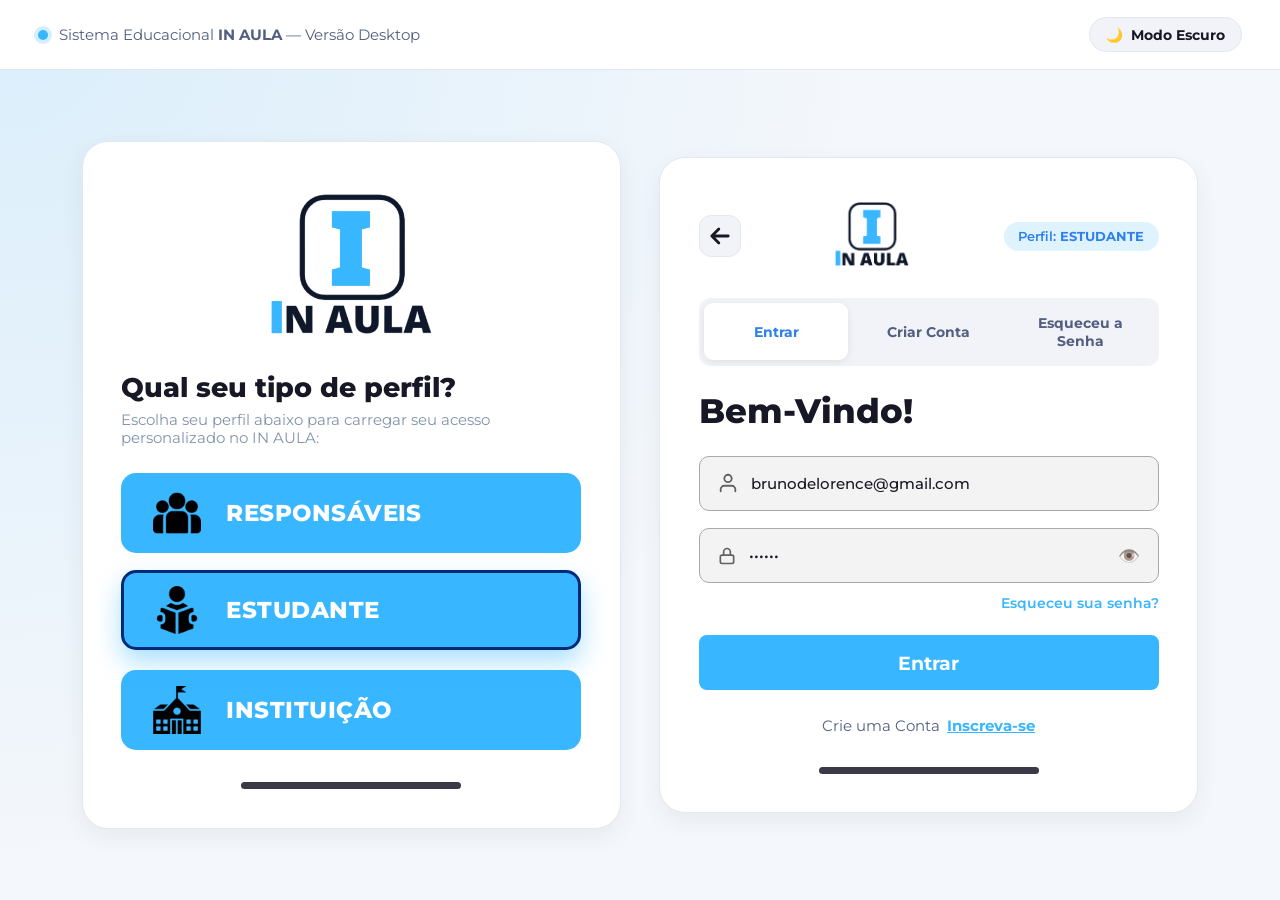
==== commit 413dd110: "In Aula" ====
--- a/InAula/InAula.html
+++ b/InAula/InAula.html
@@ -1,15 +1,20 @@
 <!DOCTYPE html>
 <html lang="pt-BR" data-tema="claro">
+
 <head>
   <meta charset="UTF-8" />
   <meta name="viewport" content="width=device-width, initial-scale=1.0" />
-  <meta name="description" content="IN AULA — Sistema Educacional Desktop para Estudantes, Professores e Instituições." />
+  <meta name="description"
+    content="IN AULA — Sistema Educacional Desktop para Estudantes, Professores e Instituições." />
   <title>IN AULA | Login &amp; Plataforma Educacional Desktop</title>
   <link rel="preconnect" href="https://fonts.googleapis.com" />
   <link rel="preconnect" href="https://fonts.gstatic.com" crossorigin />
-  <link href="https://fonts.googleapis.com/css2?family=Inter:wght@400;500;600;700&family=Montserrat:wght@300;400;500;600;700;800;900&family=Nunito:wght@600;700;800&family=Poppins:wght@400;500;600;700&display=swap" rel="stylesheet" />
+  <link
+    href="https://fonts.googleapis.com/css2?family=Inter:wght@400;500;600;700&family=Montserrat:wght@300;400;500;600;700;800;900&family=Nunito:wght@600;700;800&family=Poppins:wght@400;500;600;700&display=swap"
+    rel="stylesheet" />
   <link rel="stylesheet" href="css/style.css" />
 </head>
+
 <body>
   <!-- ==========================================================================
        TELA INICIAL DE ACESSO (LOGIN, CRIAR CONTA E RECUPERAR SENHA)
@@ -22,9 +27,11 @@
       <div class="barra-topo-login__marca">
         <span class="ponto-situacao"></span>
         <span>Sistema Educacional
- <strong>IN AULA</strong> — Versão Desktop</span>
+          <strong>IN AULA</strong> — Versão Desktop</span>
       </div>
-      <div class="barra-topo-login__acoes"><button type="button" class="botao-alternar-tema" id="alternarTemaAcesso"> <span class="elemento-icone-tema">🌙</span> <span class="elemento-rotulo-tema">Modo Escuro</span></button></div>
+      <div class="barra-topo-login__acoes"><button type="button" class="botao-alternar-tema" id="alternarTemaAcesso">
+          <span class="elemento-icone-tema">🌙</span> <span class="elemento-rotulo-tema">Modo Escuro</span></button>
+      </div>
     </div>
     <div class="vitrine-computador-acesso">
       <!-- LADO ESQUERDO DO ACESSO: Botões azuis para escolher o tipo de perfil -->
@@ -33,14 +40,24 @@
           <img src="assets/logo-inaula.png" alt="Logo IN AULA" class="imagem-logo-acesso" />
         </div>
         <h1 class="titulo-perfil-acesso">Qual seu tipo de perfil?</h1>
-        <p class="subtitulo-perfil-acesso">Escolha seu perfil abaixo para carregar seu acesso personalizado no IN AULA:</p>
+        <p class="subtitulo-perfil-acesso">Escolha seu perfil abaixo para carregar seu acesso personalizado no IN AULA:
+        </p>
         <div class="botoes-perfil-sistema">
-          <button type="button" class="botao-perfil-sistema" data-selecionar-perfil="responsaveis"><div class="botao-perfil-figma__envoltorio-icone"> <img src="assets/icon-group.png" alt="Responsáveis" /> </div>
- <span>RESPONSÁVEIS</span></button>
-          <button type="button" class="botao-perfil-sistema ativo" data-selecionar-perfil="estudante"><div class="botao-perfil-figma__envoltorio-icone"> <img src="assets/icon-reading-book.png" alt="Estudante" /> </div>
- <span>ESTUDANTE</span></button>
-          <button type="button" class="botao-perfil-sistema" data-selecionar-perfil="instituicao"><div class="botao-perfil-figma__envoltorio-icone"> <img src="assets/icon-school.png" alt="Instituição / Professor" /> </div>
- <span>INSTITUIÇÃO</span></button>
+          <button type="button" class="botao-perfil-sistema" data-selecionar-perfil="responsaveis">
+            <div class="botao-perfil-figma__envoltorio-icone"> <img src="assets/icon-group.png" alt="Responsáveis" />
+            </div>
+            <span>RESPONSÁVEIS</span>
+          </button>
+          <button type="button" class="botao-perfil-sistema ativo" data-selecionar-perfil="estudante">
+            <div class="botao-perfil-figma__envoltorio-icone"> <img src="assets/icon-reading-book.png"
+                alt="Estudante" /> </div>
+            <span>ESTUDANTE</span>
+          </button>
+          <button type="button" class="botao-perfil-sistema" data-selecionar-perfil="instituicao">
+            <div class="botao-perfil-figma__envoltorio-icone"> <img src="assets/icon-school.png"
+                alt="Instituição / Professor" /> </div>
+            <span>INSTITUIÇÃO</span>
+          </button>
         </div>
         <div class="decoracao-barra-inferior-acesso"></div>
       </section>
@@ -48,13 +65,16 @@
       <section class="painel-direito-acesso" aria-label="Formulário de autenticação">
         <div class="topo-cartao-acesso">
           <button type="button" class="seta-voltar-acesso" id="botaoSetaVoltarAutenticacao" title="Voltar para Acesso">
-            <svg width="28" height="28" viewBox="0 0 24 24" fill="none"><path d="M19 12H5M5 12L11 18M5 12L11 6" stroke="currentColor" stroke-width="2.4" stroke-linecap="round" stroke-linejoin="round" /></svg>
+            <svg width="28" height="28" viewBox="0 0 24 24" fill="none">
+              <path d="M19 12H5M5 12L11 18M5 12L11 6" stroke="currentColor" stroke-width="2.4" stroke-linecap="round"
+                stroke-linejoin="round" />
+            </svg>
           </button>
           <div class="logo-cartao-acesso">
             <img src="assets/logo-inaula.png" alt="IN AULA" />
           </div>
           <span class="pilula-perfil-acesso" id="seloPerfilSelecionado">Perfil:
- <strong>ESTUDANTE</strong></span>
+            <strong>ESTUDANTE</strong></span>
         </div>
         <div class="abas-autenticacao" role="tablist">
           <button type="button" class="aba-autenticacao ativo" data-aba-autenticacao="entrar">Entrar</button>
@@ -67,26 +87,32 @@
           <div class="campo-sistema">
             <span class="campo-figma__icone" aria-hidden="true">
               <svg width="22" height="22" viewBox="0 0 24 24" fill="none">
-                <path d="M20 21V19C20 16.7909 18.2091 15 16 15H8C5.79086 15 4 16.7909 4 19V21" stroke="#626262" stroke-width="2" stroke-linecap="round" />
+                <path d="M20 21V19C20 16.7909 18.2091 15 16 15H8C5.79086 15 4 16.7909 4 19V21" stroke="#626262"
+                  stroke-width="2" stroke-linecap="round" />
                 <circle cx="12" cy="7" r="4" stroke="#626262" stroke-width="2" />
               </svg>
             </span>
-            <input type="text" id="usuarioAcesso" placeholder="Nome de Usuario ou Email" value="brunodelorence@gmail.com" required />
+            <input type="text" id="usuarioAcesso" placeholder="Nome de Usuario ou Email"
+              value="brunodelorence@gmail.com" required />
           </div>
           <div class="campo-sistema">
             <span class="campo-figma__icone" aria-hidden="true">
               <svg width="20" height="20" viewBox="0 0 24 24" fill="none">
                 <rect x="4" y="11" width="16" height="10" rx="2" stroke="#626262" stroke-width="2" />
-                <path d="M8 11V7C8 4.79086 9.79086 3 12 3C14.2091 3 16 4.79086 16 7V11" stroke="#626262" stroke-width="2" />
+                <path d="M8 11V7C8 4.79086 9.79086 3 12 3C14.2091 3 16 4.79086 16 7V11" stroke="#626262"
+                  stroke-width="2" />
               </svg>
             </span>
             <input type="password" id="senhaAcesso" placeholder="Senha" value="123456" required />
-            <button type="button" class="campo-figma__olho" data-alternar-senha="senhaAcesso" aria-label="Mostrar ou ocultar senha">👁️</button>
-          </div>
-          <div class="linha-esqueceu-sistema"><button type="button" class="atalho-esqueceu-sistema" data-trocar-autenticacao="recuperar">Esqueceu sua senha?</button></div>
+            <button type="button" class="campo-figma__olho" data-alternar-senha="senhaAcesso"
+              aria-label="Mostrar ou ocultar senha">👁️</button>
+          </div>
+          <div class="linha-esqueceu-sistema"><button type="button" class="atalho-esqueceu-sistema"
+              data-trocar-autenticacao="recuperar">Esqueceu sua senha?</button></div>
           <button type="submit" class="botao-enviar-sistema">Entrar</button>
           <p class="retorno-formulario" id="mensagemRetornoAcesso"></p>
-          <div class="troca-inferior-sistema"><span>Crie uma Conta</span> <button type="button" class="atalho-troca-sistema" data-trocar-autenticacao="cadastro">Inscreva-se</button></div>
+          <div class="troca-inferior-sistema"><span>Crie uma Conta</span> <button type="button"
+              class="atalho-troca-sistema" data-trocar-autenticacao="cadastro">Inscreva-se</button></div>
           <div class="decoracao-barra-inferior-acesso"></div>
         </form>
         <!-- FORMULÁRIO 2: Criar uma nova conta (aparece ao clicar na aba Criar Conta) -->
@@ -95,7 +121,8 @@
           <div class="campo-sistema">
             <span class="campo-figma__icone" aria-hidden="true">
               <svg width="22" height="22" viewBox="0 0 24 24" fill="none">
-                <path d="M20 21V19C20 16.7909 18.2091 15 16 15H8C5.79086 15 4 16.7909 4 19V21" stroke="#626262" stroke-width="2" stroke-linecap="round" />
+                <path d="M20 21V19C20 16.7909 18.2091 15 16 15H8C5.79086 15 4 16.7909 4 19V21" stroke="#626262"
+                  stroke-width="2" stroke-linecap="round" />
                 <circle cx="12" cy="7" r="4" stroke="#626262" stroke-width="2" />
               </svg>
             </span>
@@ -103,7 +130,10 @@
           </div>
           <div class="campo-sistema">
             <span class="campo-figma__icone" aria-hidden="true">
-              <svg width="20" height="20" viewBox="0 0 24 24" fill="none"><rect x="3" y="5" width="18" height="14" rx="2" stroke="#626262" stroke-width="2" /> <path d="M3 7L12 13L21 7" stroke="#626262" stroke-width="2" /></svg>
+              <svg width="20" height="20" viewBox="0 0 24 24" fill="none">
+                <rect x="3" y="5" width="18" height="14" rx="2" stroke="#626262" stroke-width="2" />
+                <path d="M3 7L12 13L21 7" stroke="#626262" stroke-width="2" />
+              </svg>
             </span>
             <input type="email" id="emailCadastro" placeholder="E-mail" value="brunodelorence@gmail.com" required />
           </div>
@@ -111,27 +141,34 @@
             <span class="campo-figma__icone" aria-hidden="true">
               <svg width="20" height="20" viewBox="0 0 24 24" fill="none">
                 <rect x="4" y="11" width="16" height="10" rx="2" stroke="#626262" stroke-width="2" />
-                <path d="M8 11V7C8 4.79086 9.79086 3 12 3C14.2091 3 16 4.79086 16 7V11" stroke="#626262" stroke-width="2" />
+                <path d="M8 11V7C8 4.79086 9.79086 3 12 3C14.2091 3 16 4.79086 16 7V11" stroke="#626262"
+                  stroke-width="2" />
               </svg>
             </span>
             <input type="password" id="senhaCadastro" placeholder="Senha" value="1234567" required />
-            <button type="button" class="campo-figma__olho" data-alternar-senha="senhaCadastro" aria-label="Mostrar ou ocultar senha">👁️</button>
+            <button type="button" class="campo-figma__olho" data-alternar-senha="senhaCadastro"
+              aria-label="Mostrar ou ocultar senha">👁️</button>
           </div>
           <div class="campo-sistema">
             <span class="campo-figma__icone" aria-hidden="true">
               <svg width="20" height="20" viewBox="0 0 24 24" fill="none">
                 <rect x="4" y="11" width="16" height="10" rx="2" stroke="#626262" stroke-width="2" />
-                <path d="M8 11V7C8 4.79086 9.79086 3 12 3C14.2091 3 16 4.79086 16 7V11" stroke="#626262" stroke-width="2" />
+                <path d="M8 11V7C8 4.79086 9.79086 3 12 3C14.2091 3 16 4.79086 16 7V11" stroke="#626262"
+                  stroke-width="2" />
               </svg>
             </span>
-            <input type="password" id="confirmacaoSenhaCadastro" placeholder="Confirme a senha" value="1234567" required />
-            <button type="button" class="campo-figma__olho" data-alternar-senha="confirmacaoSenhaCadastro" aria-label="Mostrar ou ocultar senha">👁️</button>
+            <input type="password" id="confirmacaoSenhaCadastro" placeholder="Confirme a senha" value="1234567"
+              required />
+            <button type="button" class="campo-figma__olho" data-alternar-senha="confirmacaoSenhaCadastro"
+              aria-label="Mostrar ou ocultar senha">👁️</button>
           </div>
           <p class="nota-termos-sistema">Ao clicar no botão de
- <strong>Criar Conta</strong>, você automaticamente concorda com nossa politica e termos de uso.</p>
+            <strong>Criar Conta</strong>, você automaticamente concorda com nossa politica e termos de uso.
+          </p>
           <button type="submit" class="botao-enviar-sistema">Criar Conta</button>
           <p class="retorno-formulario" id="mensagemRetornoCadastro"></p>
-          <div class="troca-inferior-sistema"><span>Já tenho um conta</span> <button type="button" class="atalho-troca-sistema" data-trocar-autenticacao="entrar">Entrar</button></div>
+          <div class="troca-inferior-sistema"><span>Já tenho um conta</span> <button type="button"
+              class="atalho-troca-sistema" data-trocar-autenticacao="entrar">Entrar</button></div>
           <div class="decoracao-barra-inferior-acesso"></div>
         </form>
         <!-- FORMULÁRIO 3: Recuperar senha por e-mail (aparece ao clicar em Esqueceu a Senha) -->
@@ -139,15 +176,20 @@
           <h2 class="titulo-autenticacao-sistema">Esqueceu sua<br />Senha?</h2>
           <div class="campo-sistema">
             <span class="campo-figma__icone" aria-hidden="true">
-              <svg width="20" height="20" viewBox="0 0 24 24" fill="none"><rect x="3" y="5" width="18" height="14" rx="2" stroke="#626262" stroke-width="2" /> <path d="M3 7L12 13L21 7" stroke="#626262" stroke-width="2" /></svg>
+              <svg width="20" height="20" viewBox="0 0 24 24" fill="none">
+                <rect x="3" y="5" width="18" height="14" rx="2" stroke="#626262" stroke-width="2" />
+                <path d="M3 7L12 13L21 7" stroke="#626262" stroke-width="2" />
+              </svg>
             </span>
             <input type="email" id="campoEmailRecuperacao" placeholder="Digite seu endereço de e-mail" required />
           </div>
           <p class="nota-termos-sistema">
-<span class="texto-perigo">*</span> Enviaremos uma mensagem para você redefinir sua senha.</p>
+            <span class="texto-perigo">*</span> Enviaremos uma mensagem para você redefinir sua senha.
+          </p>
           <button type="submit" class="botao-enviar-sistema">Enviar</button>
           <p class="retorno-formulario" id="mensagemRetornoRecuperacao"></p>
-          <div class="troca-inferior-sistema"><span>Lembrou a senha?</span> <button type="button" class="atalho-troca-sistema" data-trocar-autenticacao="entrar">Entrar</button></div>
+          <div class="troca-inferior-sistema"><span>Lembrou a senha?</span> <button type="button"
+              class="atalho-troca-sistema" data-trocar-autenticacao="entrar">Entrar</button></div>
           <div class="decoracao-barra-inferior-acesso"></div>
         </form>
       </section>
@@ -171,49 +213,52 @@
             <img src="assets/icon-reading-book.png" alt="" />
             <span id="rotuloSetorEstudanteAtivo">Setor: Estudante</span>
           </div>
-          <div class="pilula-setor ativo" id="seloSetorProfessoraAtivo" hidden style="grid-column: 1 / -1; cursor: default;"><img src="assets/icon-school.png" alt="" /> <span>Setor: Instituição (Docente)</span></div>
+          <div class="pilula-setor ativo" id="seloSetorProfessoraAtivo" hidden
+            style="grid-column: 1 / -1; cursor: default;"><img src="assets/icon-school.png" alt="" /> <span>Setor:
+              Instituição (Docente)</span></div>
         </div>
       </div>
       <!-- Botões do Menu quando quem entrou foi um ESTUDANTE ou RESPONSÁVEL -->
       <nav class="barra-lateral__navegacao" id="navegacaoEstudante" aria-label="Menu do Estudante">
         <span class="barra-lateral__rotulo-secao">MENU DO ESTUDANTE</span>
         <button type="button" class="item-navegacao ativo" data-tela="estudante-inicio">
-<span class="item-navegacao__icone">🏠</span>
- <span>Início (Painel)</span></button>
+          <span class="item-navegacao__icone">🏠</span>
+          <span>Início (Painel)</span></button>
         <button type="button" class="item-navegacao" data-tela="estudante-atividades">
-<span class="item-navegacao__icone">⭐</span>
- <span>Atividades &amp; Níveis</span></button>
+          <span class="item-navegacao__icone">⭐</span>
+          <span>Atividades &amp; Níveis</span></button>
         <button type="button" class="item-navegacao" data-tela="estudante-loja">
-<span class="item-navegacao__icone">🏪</span>
- <span>Loja de Pontos</span></button>
+          <span class="item-navegacao__icone">🏪</span>
+          <span>Loja de Pontos</span></button>
         <button type="button" class="item-navegacao" data-tela="estudante-classificacao">
-<span class="item-navegacao__icone">📊</span>
- <span>Classificação da Turma</span></button>
+          <span class="item-navegacao__icone">📊</span>
+          <span>Classificação da Turma</span></button>
         <button type="button" class="item-navegacao" data-tela="estudante-conversa">
-<span class="item-navegacao__icone">💬</span>
- <span>Conversa com Professora</span></button>
+          <span class="item-navegacao__icone">💬</span>
+          <span>Conversa com Professora</span></button>
         <button type="button" class="item-navegacao" data-tela="estudante-perfil">
-<span class="item-navegacao__icone">👤</span>
- <span>Meu Perfil</span></button>
+          <span class="item-navegacao__icone">👤</span>
+          <span>Meu Perfil</span></button>
       </nav>
       <!-- Botões do Menu quando quem entrou foi a PROFESSORA (Setor Instituição) -->
       <nav class="barra-lateral__navegacao" id="navegacaoProfessora" aria-label="Menu do Professor" hidden>
         <span class="barra-lateral__rotulo-secao">MENU DO PROFESSOR</span>
         <button type="button" class="item-navegacao ativo" data-tela="professora-inicio">
-<span class="item-navegacao__icone">🏫</span>
- <span>Início &amp; Turmas</span></button>
+          <span class="item-navegacao__icone">🏫</span>
+          <span>Início &amp; Turmas</span></button>
         <button type="button" class="item-navegacao" data-tela="professora-chamada">
-<span class="item-navegacao__icone">📋</span>
- <span>Chamada Digital</span></button>
+          <span class="item-navegacao__icone">📋</span>
+          <span>Chamada Digital</span></button>
         <button type="button" class="item-navegacao" data-tela="professora-notas">
-<span class="item-navegacao__icone">📝</span>
- <span>Notas &amp; Frequência</span></button>
+          <span class="item-navegacao__icone">📝</span>
+          <span>Notas &amp; Frequência</span></button>
         <button type="button" class="item-navegacao" data-tela="professora-conversa">
-<span class="item-navegacao__icone">💬</span>
- <span>Central de Dúvidas</span>
- <span class="item-navegacao__selo" id="seloNaoLidasProfessora">4</span></button>
+          <span class="item-navegacao__icone">💬</span>
+          <span>Central de Dúvidas</span>
+          <span class="item-navegacao__selo" id="seloNaoLidasProfessora">4</span></button>
       </nav>
-      <div class="barra-lateral__rodape"><button type="button" class="botao-entrada-portal" id="botaoSairBarraLateral">🔐 Trocar Conta / Tela de Acesso</button></div>
+      <div class="barra-lateral__rodape"><button type="button" class="botao-entrada-portal"
+          id="botaoSairBarraLateral">🔐 Trocar Conta / Tela de Acesso</button></div>
     </aside>
     <div class="area-trabalho-principal">
       <!-- BARRA DO TOPO: Mostra o título da página atual, pontos do aluno, botão de Modo Claro/Escuro e foto do usuário -->
@@ -229,8 +274,8 @@
             <span>pts</span>
           </div>
           <button type="button" class="botao-alternar-tema" id="botaoAlternarTema" title="Alternar tema Claro e Escuro">
-<span class="elemento-icone-tema" id="iconeTema">🌙</span>
- <span class="elemento-rotulo-tema" id="rotuloTema">Modo Escuro</span></button>
+            <span class="elemento-icone-tema" id="iconeTema">🌙</span>
+            <span class="elemento-rotulo-tema" id="rotuloTema">Modo Escuro</span></button>
           <div class="bloco-usuario" id="blocoUsuarioTopo">
             <img src="assets/avatar-bruno.png" alt="Bruno Delorence" id="fotoBarraTopo" class="bloco-usuario__foto" />
             <div class="bloco-usuario__informacoes">
@@ -264,7 +309,8 @@
                   <span>1.250 XP</span>
                   <img src="assets/icon-medal-pts.svg" alt="Medalha" />
                 </div>
-                <button type="button" class="botao-acao-destaque" data-ir-tela="estudante-atividades">Continuar Estudos →</button>
+                <button type="button" class="botao-acao-destaque" data-ir-tela="estudante-atividades">Continuar Estudos
+                  →</button>
               </div>
             </div>
           </div>
@@ -274,28 +320,41 @@
                 <img src="assets/icon-pending.svg" alt="Atividades Pendentes" class="cartao-indicador-status__icone" />
                 <span class="cartao-indicador-status__numero numero--azul" id="contadorIndicadorPendentes">4</span>
               </div>
-              <div class="cartao-indicador-status__rotulo"><p>Atividades</p> <p>Pendentes!</p></div>
+              <div class="cartao-indicador-status__rotulo">
+                <p>Atividades</p>
+                <p>Pendentes!</p>
+              </div>
             </div>
             <div class="cartao-indicador-situacao" data-ir-tela="estudante-atividades">
               <div class="cartao-indicador-status__topo">
                 <img src="assets/icon-deadline.svg" alt="Prazo Acabando" class="cartao-indicador-status__icone" />
                 <span class="cartao-indicador-status__numero numero--vermelho">2</span>
               </div>
-              <div class="cartao-indicador-status__rotulo"><p>Prazo</p> <p>Acabando!</p></div>
+              <div class="cartao-indicador-status__rotulo">
+                <p>Prazo</p>
+                <p>Acabando!</p>
+              </div>
             </div>
             <div class="cartao-indicador-situacao" data-ir-tela="estudante-atividades">
               <div class="cartao-indicador-status__topo">
                 <img src="assets/icon-waiting.svg" alt="Aguardando Correção" class="cartao-indicador-status__icone" />
                 <span class="cartao-indicador-status__numero numero--amarelo" id="contadorIndicadorAguardando">7</span>
               </div>
-              <div class="cartao-indicador-status__rotulo"><p>Aguardando</p> <p>Correção!</p></div>
+              <div class="cartao-indicador-status__rotulo">
+                <p>Aguardando</p>
+                <p>Correção!</p>
+              </div>
             </div>
             <div class="cartao-indicador-situacao" data-ir-tela="estudante-atividades">
               <div class="cartao-indicador-status__topo">
-                <img src="assets/icon-corrected.svg" alt="Atividades Corrigidas" class="cartao-indicador-status__icone" />
+                <img src="assets/icon-corrected.svg" alt="Atividades Corrigidas"
+                  class="cartao-indicador-status__icone" />
                 <span class="cartao-indicador-status__numero numero--verde" id="contadorIndicadorCorrigidas">12</span>
               </div>
-              <div class="cartao-indicador-status__rotulo"><p>Atividades</p> <p>Corrigidas!</p></div>
+              <div class="cartao-indicador-status__rotulo">
+                <p>Atividades</p>
+                <p>Corrigidas!</p>
+              </div>
             </div>
           </div>
           <div class="colunas-computador-inicio">
@@ -305,7 +364,8 @@
                   <h3>Seus Estudos em Andamento</h3>
                   <p class="texto-suave">20% de seu progresso concluído na semana!</p>
                 </div>
-                <button type="button" class="botao-atalho botao-atalho--negrito" data-ir-tela="estudante-atividades">Ver todas as matérias →</button>
+                <button type="button" class="botao-atalho botao-atalho--negrito" data-ir-tela="estudante-atividades">Ver
+                  todas as matérias →</button>
               </div>
               <div class="trilha-mini-progresso">
                 <div class="preenchimento-mini-progresso" style="width: 20%"></div>
@@ -359,47 +419,61 @@
                   <h3>Minhas Notas &amp; Frequência</h3>
                   <p class="texto-suave">Acompanhamento oficial da Turma 3°E</p>
                 </div>
-                <button type="button" class="botao-atalho botao-atalho--negrito" data-ir-tela="estudante-conversa">Tirar Dúvida 💬</button>
+                <button type="button" class="botao-atalho botao-atalho--negrito" data-ir-tela="estudante-conversa">Tirar
+                  Dúvida 💬</button>
               </div>
               <div class="envoltorio-tabela-notas">
                 <table class="tabela-sistema">
                   <thead>
                     <tr>
-<th>Matéria</th>
- <th>Frequência</th>
- <th>Notas</th></tr>
+                      <th>Matéria</th>
+                      <th>Frequência</th>
+                      <th>Notas</th>
+                    </tr>
                   </thead>
                   <tbody>
                     <tr>
-<td><span class="barra-linha"></span>Mat</td>
- <td>90%</td>
- <td>
-<strong>8,1</strong></td></tr>
+                      <td><span class="barra-linha"></span>Mat</td>
+                      <td>90%</td>
+                      <td>
+                        <strong>8,1</strong>
+                      </td>
+                    </tr>
                     <tr>
-<td><span class="barra-linha"></span>Port</td>
- <td>85%</td>
- <td>
-<strong>8,4</strong></td></tr>
+                      <td><span class="barra-linha"></span>Port</td>
+                      <td>85%</td>
+                      <td>
+                        <strong>8,4</strong>
+                      </td>
+                    </tr>
                     <tr>
-<td><span class="barra-linha"></span>Geo</td>
- <td>93%</td>
- <td>
-<strong>7,2</strong></td></tr>
+                      <td><span class="barra-linha"></span>Geo</td>
+                      <td>93%</td>
+                      <td>
+                        <strong>7,2</strong>
+                      </td>
+                    </tr>
                     <tr>
-<td><span class="barra-linha"></span>Bio</td>
- <td>89%</td>
- <td>
-<strong>6,1</strong></td></tr>
+                      <td><span class="barra-linha"></span>Bio</td>
+                      <td>89%</td>
+                      <td>
+                        <strong>6,1</strong>
+                      </td>
+                    </tr>
                     <tr>
-<td><span class="barra-linha"></span>Fis</td>
- <td>98%</td>
- <td>
-<strong>9,0</strong></td></tr>
+                      <td><span class="barra-linha"></span>Fis</td>
+                      <td>98%</td>
+                      <td>
+                        <strong>9,0</strong>
+                      </td>
+                    </tr>
                     <tr>
-<td><span class="barra-linha"></span>Quím</td>
- <td>99,9%</td>
- <td>
-<strong>9,6</strong></td></tr>
+                      <td><span class="barra-linha"></span>Quím</td>
+                      <td>99,9%</td>
+                      <td>
+                        <strong>9,6</strong>
+                      </td>
+                    </tr>
                   </tbody>
                 </table>
               </div>
@@ -497,7 +571,8 @@
                   <img src="assets/card-wave-mask.svg" alt="" class="cartao-materia__onda" />
                   <div class="cartao-materia__blocos">
                     <div class="bloco bloco--frente">
-<span class="letra-bloco">EN</span></div>
+                      <span class="letra-bloco">EN</span>
+                    </div>
                     <div class="bloco bloco--fundo"><img src="assets/icon-eng-lang.svg" alt="" /></div>
                   </div>
                 </article>
@@ -567,7 +642,8 @@
           <!-- PASSO 2 DAS ATIVIDADES: Trilha de módulos da matéria que o aluno clicou -->
           <div id="etapaTrilhaMateria" hidden>
             <div class="barra-topo-detalhe-materia">
-              <button type="button" class="botao-voltar-materias" id="botaoVoltarMaterias">← Voltar para Disciplinas</button>
+              <button type="button" class="botao-voltar-materias" id="botaoVoltarMaterias">← Voltar para
+                Disciplinas</button>
               <span class="selo-detalhe-materia" id="seloContadorDetalheMateria">Matéria: Matemática • 03/30</span>
             </div>
             <div class="painel-computador painel-etapa-trilha">
@@ -575,43 +651,50 @@
                 <div>
                   <span class="cabecalho-destaque-materia__etiqueta" id="pilulaProgressoMateriaAtiva">03/30</span>
                   <h3 id="tituloMateriaSelecionada">Matemática</h3>
-                  <p id="subtituloMateriaSelecionada">Clique em um módulo da trilha abaixo para abrir os níveis desta matéria</p>
+                  <p id="subtituloMateriaSelecionada">Clique em um módulo da trilha abaixo para abrir os níveis desta
+                    matéria</p>
                 </div>
                 <div class="cartao-materia__blocos" id="blocosIconesMateriaAtiva">
                   <div class="bloco bloco--frente"><img src="assets/icon-math-plus.svg" alt="" /></div>
                   <div class="bloco bloco--fundo"><img src="assets/icon-math-percent.svg" alt="" /></div>
                 </div>
               </div>
-              <div class="lista-trilha-aprendizagem lista-trilha-aprendizagem--clicavel" id="listaTrilhaAprendizagem"></div>
+              <div class="lista-trilha-aprendizagem lista-trilha-aprendizagem--clicavel" id="listaTrilhaAprendizagem">
+              </div>
               <div class="barra-duvida-trilha">
                 <div>
                   <strong>Tire suas dúvidas:</strong>
                   <span>Fale com o professor</span>
                 </div>
-                <button type="button" class="botao-enviar-conversa" data-ir-tela="estudante-conversa"><img src="assets/icon-chat-badge.svg" alt="Chat" />
- <span>Abrir Conversa com Professor</span></button>
+                <button type="button" class="botao-enviar-conversa" data-ir-tela="estudante-conversa"><img
+                    src="assets/icon-chat-badge.svg" alt="Chat" />
+                  <span>Abrir Conversa com Professor</span></button>
               </div>
             </div>
           </div>
           <!-- PASSO 3 DAS ATIVIDADES: Grade com os 12 níveis de dificuldade do módulo -->
           <div id="etapaNiveisModulo" hidden>
             <div class="barra-topo-detalhe-materia">
-              <button type="button" class="botao-voltar-materias" id="botaoVoltarTrilha">← Voltar para a Trilha da Matéria</button>
+              <button type="button" class="botao-voltar-materias" id="botaoVoltarTrilha">← Voltar para a Trilha da
+                Matéria</button>
               <span class="selo-detalhe-materia" id="seloModuloAtivo">Matemática • Módulo: Operações</span>
             </div>
             <div class="painel-computador painel-etapa-niveis">
               <div class="selo-cabecalho-nivel" id="cabecalhoEtapaNivel">NÍVEL 1</div>
-              <p class="texto-suave" style="text-align:center; margin-bottom:1.25rem">Selecione um nível abaixo para abrir o exercício correspondente:</p>
+              <p class="texto-suave" style="text-align:center; margin-bottom:1.25rem">Selecione um nível abaixo para
+                abrir o exercício correspondente:</p>
               <div class="grade-niveis grade-niveis--grande" id="gradeNiveisMateria"></div>
             </div>
           </div>
           <!-- PASSO 4 DAS ATIVIDADES: Tela da questão (desafio) e cartão de parabéns ao concluir -->
           <div id="etapaDesafioNivel" hidden>
             <div class="barra-topo-detalhe-materia">
-              <button type="button" class="botao-voltar-materias" id="botaoVoltarNiveis">← Voltar para os Níveis (NÍVEL 1)</button>
+              <button type="button" class="botao-voltar-materias" id="botaoVoltarNiveis">← Voltar para os Níveis (NÍVEL
+                1)</button>
               <span class="selo-detalhe-materia" id="seloProgressoDesafioAtivo">Matemática • Questão 1 de 2</span>
             </div>
-            <div class="painel-computador caixa-desafio-sistema caixa-desafio-sistema--centralizada" id="cartaoDesafioAtivo">
+            <div class="painel-computador caixa-desafio-sistema caixa-desafio-sistema--centralizada"
+              id="cartaoDesafioAtivo">
               <div class="caixa-desafio-figma__destaque" id="tituloDestaqueDesafio">Soma</div>
               <div class="diagrama-angulo" id="caixaDiagramaAngulo" aria-label="Ilustração de ângulo"></div>
               <h4 class="caixa-desafio-figma__pergunta" id="textoPerguntaDesafio">Some o ângulo por eles mesmo:</h4>
@@ -620,14 +703,16 @@
               <div class="secao-comentario-duvida">
                 <h5>Dúvida ou comentários</h5>
                 <form id="formularioDuvidaAtividade" class="formulario-comentario-duvida">
-                  <textarea id="campoDuvidaAtividade" rows="2" placeholder="Mensagem para a Professora Tati sobre esta atividade..."></textarea>
+                  <textarea id="campoDuvidaAtividade" rows="2"
+                    placeholder="Mensagem para a Professora Tati sobre esta atividade..."></textarea>
                   <div class="rodape-comentario-duvida">
                     <div>
                       <strong>Tire suas dúvidas:</strong>
                       <span>Fale com o professor</span>
                     </div>
-                    <button type="submit" class="botao-enviar-conversa" title="Enviar dúvida ao professor"><img src="assets/icon-chat-badge.svg" alt="Chat" />
- <span>Enviar ao Professor</span></button>
+                    <button type="submit" class="botao-enviar-conversa" title="Enviar dúvida ao professor"><img
+                        src="assets/icon-chat-badge.svg" alt="Chat" />
+                      <span>Enviar ao Professor</span></button>
                   </div>
                 </form>
               </div>
@@ -638,8 +723,10 @@
               <h3>Atividade Concluída</h3>
               <p class="texto-suave">Parabéns! Você finalizou todas as questões deste nível com sucesso.</p>
               <div class="acoes-concluido">
-                <button type="button" class="botao-primario-sistema botao-primario-sistema--pequeno" id="botaoRevisarDesafio">Revisar</button>
-                <button type="button" class="botao-voltar-materias" id="botaoConcluirVoltarNiveis">Voltar para Níveis</button>
+                <button type="button" class="botao-primario-sistema botao-primario-sistema--pequeno"
+                  id="botaoRevisarDesafio">Revisar</button>
+                <button type="button" class="botao-voltar-materias" id="botaoConcluirVoltarNiveis">Voltar para
+                  Níveis</button>
               </div>
               <img src="assets/logo-inaula.png" alt="IN AULA" class="logo-concluido" />
             </div>
@@ -667,7 +754,8 @@
               <div class="pilulas-categoria-loja">
                 <button type="button" class="pilula-categoria-loja ativo" data-categoria-loja="todos">Tudo</button>
                 <button type="button" class="pilula-categoria-loja" data-categoria-loja="objeto">Objeto</button>
-                <button type="button" class="pilula-categoria-loja" data-categoria-loja="eletronicos">Eletrônicos</button>
+                <button type="button" class="pilula-categoria-loja"
+                  data-categoria-loja="eletronicos">Eletrônicos</button>
               </div>
             </div>
           </div>
@@ -746,7 +834,9 @@
               <span class="selo-situacao-disponivel">● Plantão de Dúvidas Ativo</span>
             </div>
             <div class="area-mensagens-conversa" id="mensagensConversaEstudante"></div>
-            <form class="barra-entrada-conversa" id="formularioConversaEstudante"><input type="text" id="campoConversaEstudante" placeholder="Mensagem..." required /> <button type="submit" class="circulo-enviar-conversa" title="Enviar mensagem">↑</button></form>
+            <form class="barra-entrada-conversa" id="formularioConversaEstudante"><input type="text"
+                id="campoConversaEstudante" placeholder="Mensagem..." required /> <button type="submit"
+                class="circulo-enviar-conversa" title="Enviar mensagem">↑</button></form>
           </div>
         </section>
         <!-- ======================================================================
@@ -809,15 +899,18 @@
                 <h2>Tatiane Soma</h2>
                 <div class="linha-agenda-professora">
                   <span>
-<strong>Agenda:</strong> Vazia</span>
+                    <strong>Agenda:</strong> Vazia</span>
                   <span class="data-professora">📅 16, maio de 2025</span>
                 </div>
               </div>
             </div>
             <div class="destaque-principal-professora__acoes">
-              <button type="button" class="botao-subnavegacao-professora" data-ir-tela="professora-chamada">📋 Chamada</button>
-              <button type="button" class="botao-subnavegacao-professora" data-ir-tela="professora-notas">📝 Notas</button>
-              <button type="button" class="botao-subnavegacao-professora" data-ir-tela="professora-conversa">💬 Conversa Dúvidas</button>
+              <button type="button" class="botao-subnavegacao-professora" data-ir-tela="professora-chamada">📋
+                Chamada</button>
+              <button type="button" class="botao-subnavegacao-professora" data-ir-tela="professora-notas">📝
+                Notas</button>
+              <button type="button" class="botao-subnavegacao-professora" data-ir-tela="professora-conversa">💬 Conversa
+                Dúvidas</button>
             </div>
           </div>
           <div class="cartao-lembretes-professora">
@@ -830,81 +923,116 @@
                 <strong>🚨 Alerta de Faltas / Risco de Evasão (Turma 3C):</strong>
                 <p>Caso o Bruno (3c) falte novamente, comunicar a coordenação imediatamente!</p>
               </div>
-              <div class="alerta-lembrete alerta-lembrete--informacao"><strong>💡 Acompanhamento Pedagógico &amp; Reforço (Turma 1C):</strong> <p>Maria (1c) precisa de reforço durante as aulas e explicações extras. Os pais já foram notificados sobre sua situação!</p></div>
+              <div class="alerta-lembrete alerta-lembrete--informacao"><strong>💡 Acompanhamento Pedagógico &amp;
+                  Reforço (Turma 1C):</strong>
+                <p>Maria (1c) precisa de reforço durante as aulas e explicações extras. Os pais já foram notificados
+                  sobre sua situação!</p>
+              </div>
             </div>
           </div>
           <div class="painel-computador">
             <div class="painel-computador__cabecalho">
               <div>
                 <h3>Minhas Turmas Ativas</h3>
-                <p class="texto-suave">Clique em uma turma para realizar a chamada, lançar notas ou abrir o chat da turma</p>
+                <p class="texto-suave">Clique em uma turma para realizar a chamada, lançar notas ou abrir o chat da
+                  turma</p>
               </div>
             </div>
             <div class="grade-turmas-professora">
               <article class="cartao-turma cartao-turma--roxo">
                 <div class="cartao-turma__cabecalho">
                   <div class="cartao-turma__caixa-icone"><img src="assets/icon-class-room.svg" alt="" /></div>
-                  <div><h4>Turma: 3C segunda-feira</h4> <p>Matéria: Operações</p></div>
+                  <div>
+                    <h4>Turma: 3C segunda-feira</h4>
+                    <p>Matéria: Operações</p>
+                  </div>
                 </div>
                 <div class="cartao-turma__rodape">
-                  <button type="button" class="botao-acao-turma" data-ir-tela="professora-chamada">Fazer Chamada</button>
+                  <button type="button" class="botao-acao-turma" data-ir-tela="professora-chamada">Fazer
+                    Chamada</button>
                   <button type="button" class="botao-acao-turma" data-ir-tela="professora-notas">Ver Notas</button>
-                  <button type="button" class="botao-conversa-turma" data-ir-tela="professora-conversa" title="Abrir Conversa da Turma"><img src="assets/icon-chat-badge.svg" alt="Chat" /></button>
+                  <button type="button" class="botao-conversa-turma" data-ir-tela="professora-conversa"
+                    title="Abrir Conversa da Turma"><img src="assets/icon-chat-badge.svg" alt="Chat" /></button>
                 </div>
               </article>
               <article class="cartao-turma cartao-turma--marinho">
                 <div class="cartao-turma__cabecalho">
                   <div class="cartao-turma__caixa-icone"><img src="assets/icon-class-room.svg" alt="" /></div>
-                  <div><h4>Turma: 1C Terça-feira</h4> <p>Matéria: Algorítimo</p></div>
+                  <div>
+                    <h4>Turma: 1C Terça-feira</h4>
+                    <p>Matéria: Algorítimo</p>
+                  </div>
                 </div>
                 <div class="cartao-turma__rodape">
-                  <button type="button" class="botao-acao-turma" data-ir-tela="professora-chamada">Fazer Chamada</button>
+                  <button type="button" class="botao-acao-turma" data-ir-tela="professora-chamada">Fazer
+                    Chamada</button>
                   <button type="button" class="botao-acao-turma" data-ir-tela="professora-notas">Ver Notas</button>
-                  <button type="button" class="botao-conversa-turma" data-ir-tela="professora-conversa" title="Abrir Conversa da Turma"><img src="assets/icon-chat-badge.svg" alt="Chat" /></button>
+                  <button type="button" class="botao-conversa-turma" data-ir-tela="professora-conversa"
+                    title="Abrir Conversa da Turma"><img src="assets/icon-chat-badge.svg" alt="Chat" /></button>
                 </div>
               </article>
               <article class="cartao-turma cartao-turma--coral">
                 <div class="cartao-turma__cabecalho">
                   <div class="cartao-turma__caixa-icone"><img src="assets/icon-class-room.svg" alt="" /></div>
-                  <div><h4>Turma: 5C Quarta-feira</h4> <p>Matéria: Números complexos</p></div>
+                  <div>
+                    <h4>Turma: 5C Quarta-feira</h4>
+                    <p>Matéria: Números complexos</p>
+                  </div>
                 </div>
                 <div class="cartao-turma__rodape">
-                  <button type="button" class="botao-acao-turma" data-ir-tela="professora-chamada">Fazer Chamada</button>
+                  <button type="button" class="botao-acao-turma" data-ir-tela="professora-chamada">Fazer
+                    Chamada</button>
                   <button type="button" class="botao-acao-turma" data-ir-tela="professora-notas">Ver Notas</button>
-                  <button type="button" class="botao-conversa-turma" data-ir-tela="professora-conversa" title="Abrir Conversa da Turma"><img src="assets/icon-chat-badge.svg" alt="Chat" /></button>
+                  <button type="button" class="botao-conversa-turma" data-ir-tela="professora-conversa"
+                    title="Abrir Conversa da Turma"><img src="assets/icon-chat-badge.svg" alt="Chat" /></button>
                 </div>
               </article>
               <article class="cartao-turma cartao-turma--indigo">
                 <div class="cartao-turma__cabecalho">
                   <div class="cartao-turma__caixa-icone"><img src="assets/icon-class-room.svg" alt="" /></div>
-                  <div><h4>Turma: 2C Quinta-feira</h4> <p>Matéria: Equações e inequações</p></div>
+                  <div>
+                    <h4>Turma: 2C Quinta-feira</h4>
+                    <p>Matéria: Equações e inequações</p>
+                  </div>
                 </div>
                 <div class="cartao-turma__rodape">
-                  <button type="button" class="botao-acao-turma" data-ir-tela="professora-chamada">Fazer Chamada</button>
+                  <button type="button" class="botao-acao-turma" data-ir-tela="professora-chamada">Fazer
+                    Chamada</button>
                   <button type="button" class="botao-acao-turma" data-ir-tela="professora-notas">Ver Notas</button>
-                  <button type="button" class="botao-conversa-turma" data-ir-tela="professora-conversa" title="Abrir Conversa da Turma"><img src="assets/icon-chat-badge.svg" alt="Chat" /></button>
+                  <button type="button" class="botao-conversa-turma" data-ir-tela="professora-conversa"
+                    title="Abrir Conversa da Turma"><img src="assets/icon-chat-badge.svg" alt="Chat" /></button>
                 </div>
               </article>
               <article class="cartao-turma cartao-turma--vinho">
                 <div class="cartao-turma__cabecalho">
                   <div class="cartao-turma__caixa-icone"><img src="assets/icon-class-room.svg" alt="" /></div>
-                  <div><h4>Turma: 4C Sexta-feira</h4> <p>Matéria: Gráficos</p></div>
+                  <div>
+                    <h4>Turma: 4C Sexta-feira</h4>
+                    <p>Matéria: Gráficos</p>
+                  </div>
                 </div>
                 <div class="cartao-turma__rodape">
-                  <button type="button" class="botao-acao-turma" data-ir-tela="professora-chamada">Fazer Chamada</button>
+                  <button type="button" class="botao-acao-turma" data-ir-tela="professora-chamada">Fazer
+                    Chamada</button>
                   <button type="button" class="botao-acao-turma" data-ir-tela="professora-notas">Ver Notas</button>
-                  <button type="button" class="botao-conversa-turma" data-ir-tela="professora-conversa" title="Abrir Conversa da Turma"><img src="assets/icon-chat-badge.svg" alt="Chat" /></button>
+                  <button type="button" class="botao-conversa-turma" data-ir-tela="professora-conversa"
+                    title="Abrir Conversa da Turma"><img src="assets/icon-chat-badge.svg" alt="Chat" /></button>
                 </div>
               </article>
               <article class="cartao-turma cartao-turma--cinza">
                 <div class="cartao-turma__cabecalho">
                   <div class="cartao-turma__caixa-icone"><img src="assets/icon-class-room.svg" alt="" /></div>
-                  <div><h4>Turma: 6C Sábado</h4> <p>Matéria: Estatística</p></div>
+                  <div>
+                    <h4>Turma: 6C Sábado</h4>
+                    <p>Matéria: Estatística</p>
+                  </div>
                 </div>
                 <div class="cartao-turma__rodape">
-                  <button type="button" class="botao-acao-turma" data-ir-tela="professora-chamada">Fazer Chamada</button>
+                  <button type="button" class="botao-acao-turma" data-ir-tela="professora-chamada">Fazer
+                    Chamada</button>
                   <button type="button" class="botao-acao-turma" data-ir-tela="professora-notas">Ver Notas</button>
-                  <button type="button" class="botao-conversa-turma" data-ir-tela="professora-conversa" title="Abrir Conversa da Turma"><img src="assets/icon-chat-badge.svg" alt="Chat" /></button>
+                  <button type="button" class="botao-conversa-turma" data-ir-tela="professora-conversa"
+                    title="Abrir Conversa da Turma"><img src="assets/icon-chat-badge.svg" alt="Chat" /></button>
                 </div>
               </article>
             </div>
@@ -920,23 +1048,23 @@
               <h3 class="titulo-azul-turmas">Turmas</h3>
               <div class="lista-selecao-turmas" id="seletorTurmaChamada">
                 <button type="button" class="item-selecao-turma" data-turma="Turma 1C">
-<span class="caixa-selecao-turma"></span>
-<span>Turma: 1c</span></button>
+                  <span class="caixa-selecao-turma"></span>
+                  <span>Turma: 1c</span></button>
                 <button type="button" class="item-selecao-turma" data-turma="Turma 2C">
-<span class="caixa-selecao-turma"></span>
-<span>Turma: 2c</span></button>
+                  <span class="caixa-selecao-turma"></span>
+                  <span>Turma: 2c</span></button>
                 <button type="button" class="item-selecao-turma ativo" data-turma="Turma 3C">
-<span class="caixa-selecao-turma marcado">✓</span>
-<span>Turma: 3c</span></button>
+                  <span class="caixa-selecao-turma marcado">✓</span>
+                  <span>Turma: 3c</span></button>
                 <button type="button" class="item-selecao-turma" data-turma="Turma 4C">
-<span class="caixa-selecao-turma"></span>
-<span>Turma: 4c</span></button>
+                  <span class="caixa-selecao-turma"></span>
+                  <span>Turma: 4c</span></button>
                 <button type="button" class="item-selecao-turma" data-turma="Turma 5C">
-<span class="caixa-selecao-turma"></span>
-<span>Turma: 5c</span></button>
+                  <span class="caixa-selecao-turma"></span>
+                  <span>Turma: 5c</span></button>
                 <button type="button" class="item-selecao-turma" data-turma="Turma 6C">
-<span class="caixa-selecao-turma"></span>
-<span>Turma: 6c</span></button>
+                  <span class="caixa-selecao-turma"></span>
+                  <span>Turma: 6c</span></button>
               </div>
             </div>
             <div class="painel-computador">
@@ -945,7 +1073,8 @@
                   <h3 id="tituloCabecalhoChamada">Chamada: Turma 3C</h3>
                   <p class="texto-suave">Marque os estudantes presentes na aula de hoje</p>
                 </div>
-                <button type="button" class="botao-primario-sistema botao-primario-sistema--pequeno" id="botaoSalvarChamada">Salvar Chamada</button>
+                <button type="button" class="botao-primario-sistema botao-primario-sistema--pequeno"
+                  id="botaoSalvarChamada">Salvar Chamada</button>
               </div>
               <p class="retorno-formulario" id="mensagemRetornoChamada"></p>
               <div class="lista-estudantes-chamada" id="listaPresencaChamada"></div>
@@ -969,15 +1098,17 @@
                   <h3 id="tituloEstudanteSelecionadoNotas">Notas: Bruno Dolarence</h3>
                   <p class="texto-suave">Clique nas notas para atualizar o desempenho bimestral</p>
                 </div>
-                <button type="button" class="botao-primario-sistema botao-primario-sistema--pequeno" id="botaoSalvarNotas">Salvar Boletim</button>
+                <button type="button" class="botao-primario-sistema botao-primario-sistema--pequeno"
+                  id="botaoSalvarNotas">Salvar Boletim</button>
               </div>
               <p class="retorno-formulario" id="mensagemRetornoNotas"></p>
               <table class="tabela-sistema tabela-sistema--editavel">
                 <thead>
                   <tr>
-<th>Matéria</th>
- <th>Frequência</th>
- <th>Notas</th></tr>
+                    <th>Matéria</th>
+                    <th>Frequência</th>
+                    <th>Notas</th>
+                  </tr>
                 </thead>
                 <tbody id="corpoTabelaNotasProfessora"></tbody>
               </table>
@@ -994,14 +1125,16 @@
             <div class="painel-computador">
               <div class="barra-filtro-conversa-professora">
                 <strong>Tudo</strong>
-                <label class="opcao-excluir-respondidas"><input type="checkbox" id="caixaFiltrarNaoRespondidas" /> <span>Excluir as respondidas</span></label>
+                <label class="opcao-excluir-respondidas"><input type="checkbox" id="caixaFiltrarNaoRespondidas" />
+                  <span>Excluir as respondidas</span></label>
               </div>
               <div class="lista-entrada-professora" id="listaEntradaProfessora"></div>
             </div>
             <div class="painel-computador painel-janela-conversa">
               <div class="janela-conversa__cabecalho">
                 <div class="janela-conversa__contato">
-                  <img src="assets/avatar-bruno.png" alt="Aluno" id="fotoEstudanteConversaAtiva" class="janela-conversa__foto" />
+                  <img src="assets/avatar-bruno.png" alt="Aluno" id="fotoEstudanteConversaAtiva"
+                    class="janela-conversa__foto" />
                   <div>
                     <strong id="nomeEstudanteConversaAtiva">Bruno Dolarence</strong>
                     <span id="topicoEstudanteConversaAtiva">Atividade de Operações • Turma 3C</span>
@@ -1010,7 +1143,9 @@
                 <span class="selo-situacao-disponivel">Respondendo como Profª. Tatiane Soma</span>
               </div>
               <div class="area-mensagens-conversa" id="mensagensConversaProfessora"></div>
-              <form class="barra-entrada-conversa" id="formularioConversaProfessora"><input type="text" id="campoConversaProfessora" placeholder="Escreva a orientação para o estudante..." required /> <button type="submit" class="circulo-enviar-conversa" title="Responder aluno">↑</button></form>
+              <form class="barra-entrada-conversa" id="formularioConversaProfessora"><input type="text"
+                  id="campoConversaProfessora" placeholder="Escreva a orientação para o estudante..." required />
+                <button type="submit" class="circulo-enviar-conversa" title="Responder aluno">↑</button></form>
             </div>
           </div>
         </section>
@@ -1019,4 +1154,5 @@
   </div>
   <script src="js/main.js"></script>
 </body>
-</html>
+
+</html>
--- a/InAula/css/style.css
+++ b/InAula/css/style.css
@@ -80,8 +80,9 @@
    ========================================================================== */
 .aplicacao-computador {
   display: grid;
-  grid-template-columns: 280px 1fr;
+  grid-template-columns: clamp(220px, 20vw, 280px) minmax(0, 1fr);
   min-height: 100vh;
+  width: 100%;
 }
 
 .barra-lateral {
@@ -257,11 +258,14 @@
 }
 
 .barra-topo {
-  height: 82px;
+  min-height: 82px;
+  height: auto;
   background: var(--fundo-superficie);
   border-bottom: 1px solid var(--cor-borda);
-  padding: 0 2.25rem;
-  display: flex;
+  padding: 0.75rem clamp(1rem, 2.5vw, 2.25rem);
+  display: flex;
+  flex-wrap: wrap;
+  gap: 1rem;
   align-items: center;
   justify-content: space-between;
   position: sticky;
@@ -270,7 +274,7 @@
 }
 
 .barra-topo__titulo {
-  font-size: 1.35rem;
+  font-size: clamp(1.05rem, 1.5vw, 1.35rem);
   font-weight: 800;
 }
 
@@ -281,8 +285,9 @@
 
 .barra-topo__direita {
   display: flex;
-  align-items: center;
-  gap: 1.15rem;
+  flex-wrap: wrap;
+  align-items: center;
+  gap: 0.85rem;
 }
 
 .pilula-pontos {
@@ -354,8 +359,9 @@
   flex: 1;
   display: flex;
   flex-direction: column;
-  padding: 1.5rem 2rem;
+  padding: clamp(1rem, 2vw, 1.75rem) clamp(1rem, 2.5vw, 2rem);
   width: 100%;
+  min-width: 0;
   margin: 0 auto;
 }
 
@@ -413,9 +419,12 @@
 }
 
 .barra-topo-acesso {
-  height: 70px;
-  padding: 0 3rem;
-  display: flex;
+  min-height: 70px;
+  height: auto;
+  padding: 0.75rem clamp(1rem, 3vw, 3rem);
+  display: flex;
+  flex-wrap: wrap;
+  gap: 0.75rem;
   align-items: center;
   justify-content: space-between;
   border-bottom: 1px solid var(--cor-borda);
@@ -443,10 +452,10 @@
   max-width: 1180px;
   width: 100%;
   margin: 0 auto;
-  padding: 2.5rem 2rem;
+  padding: clamp(1.25rem, 3vw, 2.5rem) clamp(1rem, 2.5vw, 2rem);
   display: grid;
-  grid-template-columns: 1fr 1.08fr;
-  gap: 2.5rem;
+  grid-template-columns: repeat(auto-fit, minmax(min(100%, 420px), 1fr));
+  gap: clamp(1.25rem, 3vw, 2.5rem);
   align-items: center;
 }
 
@@ -455,10 +464,11 @@
   background: var(--fundo-superficie);
   border: 1px solid var(--cor-borda);
   border-radius: 26px;
-  padding: 2.5rem 2.75rem;
+  padding: clamp(1.35rem, 3vw, 2.5rem);
   box-shadow: var(--sombra-cartao);
   display: flex;
   flex-direction: column;
+  min-width: 0;
 }
 
 .caixa-logo-acesso {
@@ -810,8 +820,10 @@
 
 .destaque-principal-estudante__sobreposicao {
   background: linear-gradient(90deg, rgba(0, 41, 122, 0.72), rgba(45, 128, 238, 0.55));
-  padding: 2rem 2.5rem;
-  display: flex;
+  padding: clamp(1.25rem, 2.5vw, 2rem) clamp(1.25rem, 3vw, 2.5rem);
+  display: flex;
+  flex-wrap: wrap;
+  gap: 1.25rem;
   align-items: center;
   justify-content: space-between;
   color: #ffffff;
@@ -891,8 +903,8 @@
 
 .grade-indicadores-situacao {
   display: grid;
-  grid-template-columns: repeat(4, 1fr);
-  gap: 1.35rem;
+  grid-template-columns: repeat(auto-fit, minmax(200px, 1fr));
+  gap: 1.25rem;
   margin-bottom: 1.75rem;
 }
 
@@ -954,14 +966,15 @@
 .colunas-computador-inicio {
   flex: 1;
   display: grid;
-  grid-template-columns: 1.15fr 0.85fr;
-  gap: 1.75rem;
+  grid-template-columns: repeat(auto-fit, minmax(min(100%, 400px), 1fr));
+  gap: 1.5rem;
   align-items: stretch;
 }
 
 .colunas-computador-inicio>.painel-computador {
   display: flex;
   flex-direction: column;
+  min-width: 0;
 }
 
 .trilha-mini-progresso {
@@ -983,21 +996,21 @@
 .grade-cartoes-materias {
   flex: 1;
   display: grid;
-  grid-template-columns: repeat(2, 1fr);
+  grid-template-columns: repeat(auto-fit, minmax(230px, 1fr));
   grid-auto-rows: 1fr;
   gap: 1.25rem;
 }
 
 .grade-cartoes-materias--completa {
   flex: 1;
-  grid-template-columns: repeat(3, 1fr);
+  grid-template-columns: repeat(auto-fit, minmax(260px, 1fr));
   grid-auto-rows: 1fr;
   gap: 1.25rem;
 }
 
 .grade-cartoes-materias--compacta {
   flex: 1;
-  grid-template-columns: 1fr 1fr;
+  grid-template-columns: repeat(auto-fit, minmax(215px, 1fr));
   grid-auto-rows: 1fr;
 }
 
@@ -1228,14 +1241,15 @@
    ========================================================================== */
 .barra-cabecalho-atividades {
   display: flex;
+  flex-wrap: wrap;
   justify-content: space-between;
   align-items: center;
-  gap: 2rem;
+  gap: 1.25rem;
   background: var(--fundo-superficie);
   border: 1px solid var(--cor-borda);
   border-radius: 18px;
-  padding: 1.25rem 1.75rem;
-  margin-bottom: 1.75rem;
+  padding: 1.15rem 1.5rem;
+  margin-bottom: 1.5rem;
   box-shadow: var(--sombra-cartao);
 }
 
@@ -1248,7 +1262,9 @@
   border-radius: 12px;
   padding: 0 1rem;
   height: 46px;
-  min-width: 340px;
+  flex: 1 1 240px;
+  max-width: 440px;
+  min-width: 180px;
 }
 
 .caixa-busca-sistema input {
@@ -1264,7 +1280,9 @@
   display: flex;
   align-items: center;
   gap: 1.25rem;
-  min-width: 340px;
+  flex: 1 1 240px;
+  max-width: 420px;
+  min-width: 200px;
 }
 
 .resumo-progresso-estudos strong {
@@ -1406,7 +1424,7 @@
 }
 
 .grade-niveis--grande {
-  grid-template-columns: repeat(3, 1fr);
+  grid-template-columns: repeat(auto-fit, minmax(190px, 1fr));
   gap: 1rem;
 }
 
@@ -1700,12 +1718,14 @@
 
 .barra-filtros-loja {
   display: flex;
+  flex-wrap: wrap;
   align-items: center;
   gap: 1rem;
 }
 
 .pilulas-categoria-loja {
   display: flex;
+  flex-wrap: wrap;
   gap: 0.6rem;
 }
 
@@ -1737,9 +1757,9 @@
 .grade-produtos-loja {
   flex: 1;
   display: grid;
-  grid-template-columns: repeat(4, 1fr);
+  grid-template-columns: repeat(auto-fit, minmax(210px, 1fr));
   grid-auto-rows: 1fr;
-  gap: 1.35rem;
+  gap: 1.25rem;
 }
 
 .cartao-item-loja {
@@ -1847,8 +1867,8 @@
 .grade-computador-classificacao {
   flex: 1;
   display: grid;
-  grid-template-columns: repeat(2, minmax(0, 1fr));
-  gap: 1.75rem;
+  grid-template-columns: repeat(auto-fit, minmax(min(100%, 400px), 1fr));
+  gap: 1.5rem;
   align-items: stretch;
   min-height: 0;
 }
@@ -2163,13 +2183,13 @@
 .cartao-perfil-computador {
   flex: 1;
   display: grid;
-  grid-template-columns: 340px 1fr;
-  gap: 2.25rem;
+  grid-template-columns: repeat(auto-fit, minmax(min(100%, 300px), 1fr));
+  gap: 2rem;
   align-items: center;
   background: var(--fundo-superficie);
   border: 1px solid var(--cor-borda);
   border-radius: 24px;
-  padding: 2.5rem;
+  padding: clamp(1.35rem, 3vw, 2.5rem);
   box-shadow: var(--sombra-cartao);
 }
 
@@ -2253,8 +2273,10 @@
   background: var(--azul-principal);
   color: #ffffff;
   border-radius: 22px;
-  padding: 1.75rem 2.25rem;
-  display: flex;
+  padding: clamp(1.25rem, 2.5vw, 1.75rem) clamp(1.25rem, 3vw, 2.25rem);
+  display: flex;
+  flex-wrap: wrap;
+  gap: 1.25rem;
   justify-content: space-between;
   align-items: center;
   margin-bottom: 1.5rem;
@@ -2263,6 +2285,7 @@
 
 .destaque-principal-professora__esquerda {
   display: flex;
+  flex-wrap: wrap;
   align-items: center;
   gap: 1.35rem;
 }
@@ -2288,12 +2311,14 @@
 
 .linha-agenda-professora {
   display: flex;
-  gap: 1.5rem;
+  flex-wrap: wrap;
+  gap: 1rem;
   font-size: 0.92rem;
 }
 
 .destaque-principal-professora__acoes {
   display: flex;
+  flex-wrap: wrap;
   gap: 0.75rem;
 }
 
@@ -2330,7 +2355,7 @@
 
 .grade-lembretes-professora {
   display: grid;
-  grid-template-columns: 1fr 1fr;
+  grid-template-columns: repeat(auto-fit, minmax(280px, 1fr));
   gap: 1.25rem;
 }
 
@@ -2364,7 +2389,7 @@
 .grade-turmas-professora {
   flex: 1;
   display: grid;
-  grid-template-columns: repeat(3, 1fr);
+  grid-template-columns: repeat(auto-fit, minmax(260px, 1fr));
   grid-auto-rows: 1fr;
   gap: 1.35rem;
 }
@@ -2474,8 +2499,8 @@
 .layout-dividido-professora {
   flex: 1;
   display: grid;
-  grid-template-columns: 320px 1fr;
-  gap: 1.75rem;
+  grid-template-columns: minmax(240px, 310px) minmax(0, 1fr);
+  gap: 1.5rem;
   align-items: stretch;
 }
 
@@ -2577,8 +2602,8 @@
 .grade-computador-conversa-professora {
   flex: 1;
   display: grid;
-  grid-template-columns: 390px 1fr;
-  gap: 1.75rem;
+  grid-template-columns: minmax(260px, 360px) minmax(0, 1fr);
+  gap: 1.5rem;
   align-items: stretch;
 }
 
@@ -2674,16 +2699,17 @@
 
 /* ==========================================================================
    12. ADAPTAÇÃO AUTOMÁTICA PARA NOTEBOOKS MENORES, TABLETS E CELULARES
-   Explicação: Ajusta automaticamente a largura das colunas e o tamanho dos
-   cartões quando o site é aberto em telas menores ou no celular.
+   Explicação: Ajusta automaticamente a largura das colunas, transforma o
+   menu lateral em uma barra inferior de aplicativo no celular e dimensiona
+   os cartões para caberem perfeitamente na tela do smartphone.
    ========================================================================== */
 @media (max-width: 1180px) {
   .aplicacao-computador {
-    grid-template-columns: 240px 1fr;
+    grid-template-columns: 230px minmax(0, 1fr);
   }
 
   .conteiner-telas {
-    padding: 1.5rem;
+    padding: 1.25rem;
   }
 
   .grade-computador-classificacao {
@@ -2694,32 +2720,6 @@
 @media (max-width: 960px) {
   .aplicacao-computador {
     grid-template-columns: 1fr;
-  }
-
-  .barra-lateral {
-    position: relative;
-    height: auto;
-    border-right: none;
-    border-bottom: 1px solid var(--cor-borda);
-    padding: 1rem;
-  }
-
-  .barra-lateral__navegacao {
-    flex-direction: row;
-    flex-wrap: wrap;
-    gap: 0.5rem;
-  }
-
-  .barra-lateral__navegacao .item-navegacao {
-    width: auto;
-    flex: 1 1 calc(50% - 0.5rem);
-    justify-content: center;
-  }
-
-  .barra-topo {
-    flex-wrap: wrap;
-    gap: 0.85rem;
-    padding: 1rem 1.25rem;
   }
 
   .vitrine-computador-acesso,
@@ -2731,40 +2731,400 @@
     grid-template-columns: 1fr;
   }
 
+  .cartao-perfil-computador__esquerda {
+    border-right: none;
+    border-bottom: 1px solid var(--cor-borda);
+    padding-right: 0;
+    padding-bottom: 1.5rem;
+  }
+
   .painel-podio,
   .painel-classificacao {
     width: 100%;
+    height: auto;
+    min-height: 420px;
+    max-height: 520px;
+  }
+
+  .grade-computador-conversa-professora>.painel-computador:first-child {
+    height: auto;
+    min-height: 0;
+    max-height: 260px;
+  }
+
+  .grade-computador-conversa-professora>.painel-janela-conversa {
     height: 480px;
-  }
-
-  .grade-cartoes-materias,
-  .grade-produtos-loja,
-  .grade-turmas-professora {
-    grid-template-columns: repeat(auto-fit, minmax(240px, 1fr));
-  }
-}
-
-@media (max-width: 600px) {
+    min-height: 420px;
+  }
+}
+
+@media (max-width: 768px) {
+  /* Transforma a Barra Lateral em Barra de Navegação Inferior fixa (estilo App de Celular) */
+  .area-trabalho-principal {
+    padding-bottom: 78px;
+  }
+
+  .barra-lateral {
+    position: fixed;
+    bottom: 0;
+    top: auto;
+    left: 0;
+    right: 0;
+    height: 68px;
+    flex-direction: row;
+    align-items: center;
+    justify-content: space-between;
+    padding: 0.35rem 0.5rem;
+    border-right: none;
+    border-top: 1px solid var(--cor-borda);
+    box-shadow: 0 -6px 20px rgba(0, 0, 0, 0.18);
+    z-index: 100;
+  }
+
+  .barra-lateral__marca,
+  .barra-lateral__seletor-setor,
+  .barra-lateral__rotulo-secao {
+    display: none !important;
+  }
+
+  .barra-lateral__navegacao {
+    flex-direction: row;
+    flex-wrap: nowrap;
+    align-items: center;
+    justify-content: space-around;
+    gap: 0.2rem;
+    width: 100%;
+    overflow-x: auto;
+  }
+
+  .barra-lateral__navegacao .item-navegacao {
+    flex-direction: column;
+    justify-content: center;
+    align-items: center;
+    text-align: center;
+    gap: 0.15rem;
+    padding: 0.35rem 0.3rem;
+    font-size: 0.65rem;
+    font-weight: 700;
+    border-radius: 10px;
+    width: auto;
+    flex: 1 1 0;
+    min-width: 54px;
+    white-space: nowrap;
+  }
+
+  .barra-lateral__navegacao .item-navegacao.ativo {
+    border-left: none;
+    border-bottom: 3px solid var(--azul-principal);
+  }
+
+  .item-navegacao__icone {
+    font-size: 1.15rem;
+  }
+
+  .barra-lateral__rodape {
+    margin-top: 0;
+    padding-top: 0;
+    border-top: none;
+    margin-left: 0.25rem;
+    flex-shrink: 0;
+  }
+
+  .botao-entrada-portal {
+    padding: 0.35rem 0.5rem;
+    font-size: 0;
+    border-radius: 10px;
+    display: flex;
+    flex-direction: column;
+    align-items: center;
+    justify-content: center;
+    min-width: 46px;
+    height: 52px;
+  }
+
+  .botao-entrada-portal::before {
+    content: "🔐";
+    font-size: 1.05rem;
+    line-height: 1.1;
+  }
+
+  .botao-entrada-portal::after {
+    content: "Sair";
+    font-size: 0.65rem;
+    font-weight: 700;
+  }
+
+  /* Barra do Topo compacta para Celular */
+  .barra-topo {
+    min-height: 60px;
+    padding: 0.55rem 0.9rem;
+    gap: 0.5rem;
+    flex-wrap: nowrap;
+  }
+
+  .barra-topo__esquerda {
+    min-width: 0;
+    flex: 1;
+  }
+
+  .barra-topo__titulo {
+    font-size: 0.98rem;
+    white-space: nowrap;
+    overflow: hidden;
+    text-overflow: ellipsis;
+  }
+
+  .barra-topo__subtitulo,
+  .bloco-usuario__informacoes,
+  .barra-topo .elemento-rotulo-tema {
+    display: none;
+  }
+
+  .barra-topo__direita {
+    gap: 0.45rem;
+    flex-wrap: nowrap;
+    flex-shrink: 0;
+  }
+
+  .pilula-pontos {
+    padding: 0.35rem 0.65rem;
+    font-size: 0.78rem;
+  }
+
+  .botao-alternar-tema {
+    padding: 0.4rem 0.6rem;
+  }
+
+  .bloco-usuario {
+    padding-left: 0.4rem;
+  }
+
+  .bloco-usuario__foto {
+    width: 36px;
+    height: 36px;
+  }
+
+  /* Tela de Acesso / Login Compacta para Celular */
   .sobreposicao-tela-cheia-acesso {
-    padding: 1rem;
+    padding: 0;
+  }
+
+  .barra-topo-acesso {
+    min-height: 52px;
+    padding: 0.45rem 0.9rem;
+  }
+
+  .barra-topo-login__marca {
+    font-size: 0.78rem;
+  }
+
+  .vitrine-computador-acesso {
+    padding: 0.85rem;
+    gap: 0.85rem;
   }
 
   .painel-esquerdo-acesso,
   .painel-direito-acesso {
-    padding: 1.25rem;
+    padding: 1.1rem;
+    border-radius: 18px;
+  }
+
+  .caixa-logo-acesso {
+    margin-bottom: 0.5rem;
+    padding: 0.2rem;
+  }
+
+  .imagem-logo-acesso {
+    height: 64px;
+  }
+
+  .titulo-perfil-acesso {
+    font-size: 1.15rem;
+    text-align: center;
+    margin-bottom: 0.25rem;
+  }
+
+  .subtitulo-perfil-acesso {
+    font-size: 0.78rem;
+    text-align: center;
+    margin-bottom: 0.75rem;
+  }
+
+  .botoes-perfil-sistema {
+    display: grid;
+    grid-template-columns: repeat(3, 1fr);
+    gap: 0.45rem;
   }
 
   .botao-perfil-sistema {
-    height: 64px;
+    flex-direction: column;
+    justify-content: center;
+    text-align: center;
+    height: 74px;
+    padding: 0.4rem 0.25rem;
+    gap: 0.25rem;
+    font-size: 0.68rem;
+    border-radius: 12px;
+  }
+
+  .botao-perfil-figma__envoltorio-icone {
+    width: 28px;
+    height: 28px;
+  }
+
+  .botao-perfil-figma__envoltorio-icone img {
+    width: 26px;
+    height: 26px;
+  }
+
+  .painel-esquerdo-acesso .decoracao-barra-inferior-acesso,
+  .logo-cartao-acesso {
+    display: none;
+  }
+
+  .topo-cartao-acesso {
+    margin-bottom: 0.85rem;
+  }
+
+  .abas-autenticacao {
+    margin-bottom: 1rem;
+  }
+
+  .aba-autenticacao {
+    font-size: 0.78rem;
+    padding: 0.5rem 0.35rem;
+  }
+
+  .titulo-autenticacao-sistema {
+    font-size: 1.4rem;
+    margin-bottom: 0.9rem;
+  }
+
+  .campo-sistema {
+    height: 48px;
+    margin-bottom: 0.75rem;
+    padding: 0 0.85rem;
+  }
+
+  .botao-enviar-sistema {
+    height: 48px;
+    font-size: 1.05rem;
+  }
+
+  /* Conteúdo das Páginas no Celular */
+  .conteiner-telas {
+    padding: 0.85rem;
+  }
+
+  .painel-computador {
+    padding: 1.1rem;
+    border-radius: 16px;
+  }
+
+  .destaque-principal-estudante__sobreposicao,
+  .destaque-principal-professora {
+    padding: 1.1rem;
+    gap: 0.85rem;
+  }
+
+  .destaque-principal-estudante__foto,
+  .destaque-principal-professora__foto {
+    width: 56px;
+    height: 56px;
+  }
+
+  .destaque-principal-estudante__detalhes h2,
+  .destaque-principal-professora h2 {
+    font-size: 1.2rem;
+  }
+
+  .destaque-principal-estudante__direita {
+    width: 100%;
+    flex-direction: row;
+    justify-content: space-between;
+    align-items: center;
+  }
+
+  .grade-indicadores-situacao {
+    grid-template-columns: repeat(2, 1fr);
+    gap: 0.75rem;
+    margin-bottom: 1.15rem;
+  }
+
+  .cartao-indicador-situacao {
+    padding: 0.9rem;
+  }
+
+  .cartao-indicador-status__numero {
+    font-size: 1.65rem;
+  }
+
+  .cartao-indicador-status__icone {
+    width: 32px;
+    height: 32px;
+  }
+
+  .cartao-indicador-status__rotulo p {
+    font-size: 0.82rem;
+  }
+
+  .grade-cartoes-materias,
+  .grade-cartoes-materias--completa,
+  .grade-cartoes-materias--compacta {
+    grid-template-columns: 1fr;
+    gap: 0.85rem;
+  }
+
+  .cartao-materia {
+    min-height: 132px;
+    padding: 1rem 1.15rem;
+  }
+
+  .cartao-materia__titulo {
     font-size: 1.1rem;
-    padding: 0 1rem;
-    gap: 0.85rem;
-  }
-
-  .conteiner-telas {
-    padding: 1rem;
-  }
-
+    margin-top: 1.1rem;
+    margin-bottom: 0.75rem;
+  }
+
+  .cartao-materia__blocos {
+    transform: scale(0.78);
+    transform-origin: bottom right;
+    right: 14px;
+    bottom: 10px;
+  }
+
+  /* Loja em 2 colunas no Celular */
+  .grade-produtos-loja {
+    grid-template-columns: repeat(2, minmax(0, 1fr));
+    gap: 0.75rem;
+  }
+
+  .cartao-item-loja {
+    padding: 0.85rem;
+  }
+
+  .cartao-item-loja__imagem {
+    width: 76px;
+    height: 76px;
+    margin-bottom: 0.5rem;
+  }
+
+  .cartao-item-loja__nome {
+    font-size: 0.86rem;
+  }
+
+  .cartao-item-loja__pontos {
+    font-size: 0.82rem;
+    margin-bottom: 0.5rem;
+  }
+
+  .botao-resgatar-loja {
+    width: 100%;
+    padding: 0.4rem 0.5rem;
+    font-size: 0.74rem;
+  }
+
+  /* Classificação / Pódio no Celular */
   .barra-cabecalho-classificacao {
     justify-content: center;
   }
@@ -2777,43 +3137,74 @@
   .pilula-periodo {
     flex: 1;
     padding: 0.45rem 0.5rem;
-    font-size: 0.8rem;
+    font-size: 0.78rem;
     text-align: center;
   }
 
-  .painel-podio,
+  .painel-podio {
+    height: auto;
+    min-height: 360px;
+    padding: 1.1rem;
+  }
+
   .painel-classificacao {
-    height: 440px;
-    padding: 1.15rem;
+    height: auto;
+    min-height: 380px;
+    max-height: 460px;
+    padding: 1.1rem;
   }
 
   .foto-podio {
-    width: 58px;
-    height: 58px;
+    width: 56px;
+    height: 56px;
   }
 
   .pilar--1 {
-    height: 235px;
+    height: 215px;
   }
 
   .pilar--2 {
-    height: 190px;
+    height: 175px;
   }
 
   .pilar--3 {
-    height: 160px;
+    height: 148px;
   }
 
   .numero-posicao-podio {
-    font-size: 1.85rem;
+    font-size: 1.75rem;
   }
 
   .nome-podio {
-    font-size: 0.88rem;
+    font-size: 0.85rem;
+  }
+
+  /* Chat e Desafio no Celular */
+  .painel-janela-conversa {
+    height: calc(100vh - 155px);
+    min-height: 420px;
+    padding: 0.9rem;
+  }
+
+  .balao-conversa {
+    max-width: 86%;
+    font-size: 0.86rem;
+    padding: 0.75rem 0.95rem;
   }
 
   .grade-niveis,
+  .grade-niveis--grande {
+    grid-template-columns: repeat(2, 1fr);
+    gap: 0.6rem;
+  }
+
   .grade-opcoes-desafio {
     grid-template-columns: 1fr;
+    gap: 0.65rem;
+  }
+
+  .botao-opcao-desafio {
+    height: 54px;
+    font-size: 0.95rem;
   }
 }
